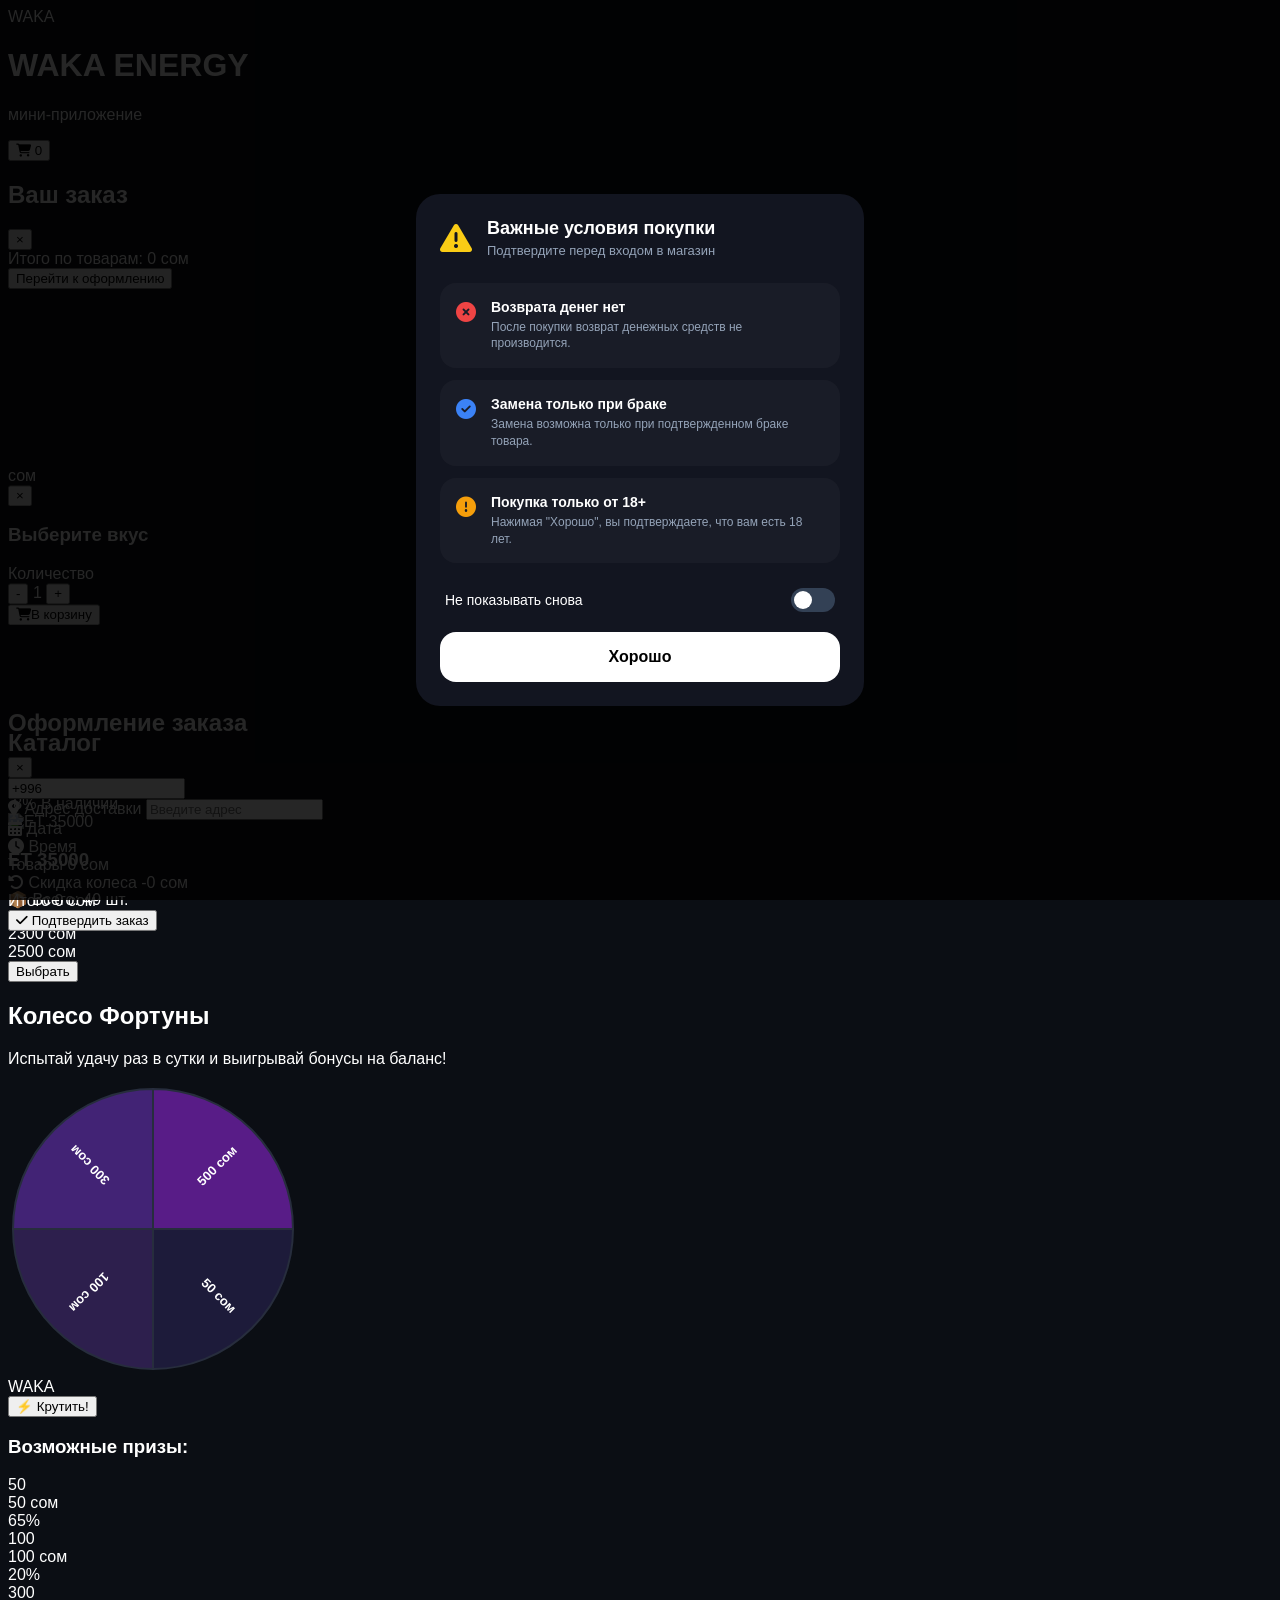
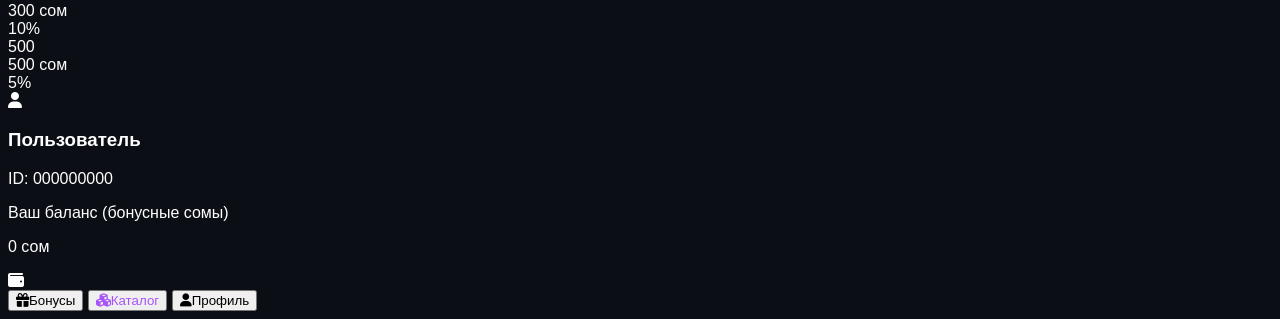
==== index.html @ b7a35d6b "Add files via upload" ====
<!DOCTYPE html>
<html lang="ru">
<head>
    <meta charset="UTF-8">
    <meta name="viewport" content="width=device-width, initial-scale=1.0, maximum-scale=1.0, user-scalable=no">
    <title>WAKA ENERGY</title>
    <script src="https://cdn.jsdelivr.net/npm/@tailwindcss/browser@4"></script>
    <script src="https://telegram.org/js/telegram-web-app.js"></script>
    <link rel="stylesheet" href="https://cdnjs.cloudflare.com/ajax/libs/font-awesome/6.4.0/css/all.min.css">
    <style>
        .success-content {
            background: #121520;
            width: 85%;
            max-width: 360px;
            border-radius: 24px;
            padding: 35px 24px;
            text-align: center;
            color: white;
            font-family: sans-serif;
            box-shadow: 0 10px 30px rgba(0, 0, 0, 0.5);
        }
        .success-icon-circle {
            width: 90px;
            height: 90px;
            background: #10b981;
            border-radius: 50%;
            display: flex;
            justify-content: center;
            align-items: center;
            margin: 0 auto 24px;
            box-shadow: 0 0 20px rgba(16, 185, 129, 0.4);
        }
        .checkmark { color: white; font-size: 45px; font-weight: bold; }
        .success-content h2 { font-size: 24px; margin: 0 0 12px 0; font-weight: 700; }
        .success-content p { font-size: 14px; color: #94a3b8; margin: 0 0 30px 0; line-height: 1.5; }
        .success-buttons { display: flex; gap: 12px; }
        .btn-secondary {
            flex: 1; background: #1e293b; color: #94a3b8; border: none;
            padding: 14px; border-radius: 16px; font-weight: bold; font-size: 15px; cursor: pointer;
        }
        .btn-primary {
            flex: 1; background: #6366f1; color: white; border: none;
            padding: 14px; border-radius: 16px; font-weight: bold; font-size: 15px; cursor: pointer;
            box-shadow: 0 4px 12px rgba(99, 102, 241, 0.3);
        }
        .btn-secondary:active, .btn-primary:active { transform: scale(0.97); }
        body {
            font-family: -apple-system, BlinkMacSystemFont, 'Segoe UI', Roboto, Helvetica, Arial, sans-serif;
            background-color: #0b0e14;
            color: #ffffff;
            -webkit-tap-highlight-color: transparent;
        }
        .active-tab { color: #a855f7; }
        .bottom-sheet { transition: transform 0.3s ease-out; transform: translateY(100%); }
        .bottom-sheet.active { transform: translateY(0); }
        .flavor-btn.selected { border-color: #a855f7; background-color: rgba(168, 85, 247, 0.15); }
        .modal-overlay {
            position: fixed; top: 0; left: 0; width: 100%; height: 100%;
            background: rgba(0, 0, 0, 0.85);
            display: flex; justify-content: center; align-items: center;
            z-index: 10000;
        }
        .terms-content {
            background: #121520; width: 90%; max-width: 400px;
            border-radius: 24px; padding: 24px; color: white; font-family: sans-serif;
        }
        .terms-header { display: flex; align-items: center; gap: 15px; margin-bottom: 25px; }
        .warning-icon { color: #facc15; font-size: 32px; }
        .terms-header h3 { margin: 0; font-size: 18px; }
        .terms-header p { margin: 4px 0 0; font-size: 13px; color: #94a3b8; }
        .terms-list { display: flex; flex-direction: column; gap: 12px; }
        .terms-item {
            display: flex; gap: 15px; padding: 16px; border-radius: 16px;
            background: rgba(255, 255, 255, 0.03);
        }
        .terms-item i { font-size: 20px; margin-top: 3px; }
        .terms-item strong { display: block; font-size: 14px; margin-bottom: 4px; }
        .terms-item p { margin: 0; font-size: 12px; color: #94a3b8; line-height: 1.4; }
        .item-red i { color: #ef4444; }
        .item-blue i { color: #3b82f6; }
        .item-gold i { color: #f59e0b; }
        .terms-footer { margin-top: 25px; }
        .toggle-container {
            display: flex; justify-content: space-between; align-items: center;
            margin-bottom: 20px; padding: 0 5px;
        }
        .toggle-container span { font-size: 14px; color: white; }
        .switch { position: relative; display: inline-block; width: 44px; height: 24px; }
        .switch input { opacity: 0; width: 0; height: 0; }
        .slider {
            position: absolute; cursor: pointer; top: 0; left: 0; right: 0; bottom: 0;
            background-color: #334155; transition: .4s; border-radius: 24px;
        }
        .slider:before {
            position: absolute; content: ""; height: 18px; width: 18px; left: 3px; bottom: 3px;
            background-color: white; transition: .4s; border-radius: 50%;
        }
        input:checked + .slider { background-color: #3b82f6; }
        input:checked + .slider:before { transform: translateX(20px); }
        .btn-confirm {
            width: 100%; border: none; padding: 16px; border-radius: 16px;
            background: #ffffff; color: black; font-weight: bold; font-size: 16px; cursor: pointer;
        }
        .btn-confirm:active { transform: scale(0.98); }
        #btn-admin { display: none; }
        #btn-admin.admin-visible {
            display: flex;
            flex-direction: column;
            align-items: center;
        }
        #admin-panel {
            display: none;
            position: fixed;
            inset: 0;
            z-index: 99999;
            background: #09090b;
            overflow-y: auto;
        }
        #admin-panel.admin-open { display: block; }
    </style>
</head>
<body class="select-none overflow-x-hidden pb-24">

    <div id="terms-modal" class="modal-overlay">
        <div class="terms-content">
            <div class="terms-header">
                <i class="fa-solid fa-triangle-exclamation warning-icon"></i>
                <div>
                    <h3>Важные условия покупки</h3>
                    <p>Подтвердите перед входом в магазин</p>
                </div>
            </div>
            <div class="terms-list">
                <div class="terms-item item-red">
                    <i class="fa-solid fa-circle-xmark"></i>
                    <div>
                        <strong>Возврата денег нет</strong>
                        <p>После покупки возврат денежных средств не производится.</p>
                    </div>
                </div>
                <div class="terms-item item-blue">
                    <i class="fa-solid fa-circle-check"></i>
                    <div>
                        <strong>Замена только при браке</strong>
                        <p>Замена возможна только при подтвержденном браке товара.</p>
                    </div>
                </div>
                <div class="terms-item item-gold">
                    <i class="fa-solid fa-circle-exclamation"></i>
                    <div>
                        <strong>Покупка только от 18+</strong>
                        <p>Нажимая "Хорошо", вы подтверждаете, что вам есть 18 лет.</p>
                    </div>
                </div>
            </div>
            <div class="terms-footer">
                <div class="toggle-container">
                    <span>Не показывать снова</span>
                    <label class="switch">
                        <input type="checkbox" id="dont-show-again">
                        <span class="slider round"></span>
                    </label>
                </div>
                <button class="btn-confirm" onclick="closeTermsModal()">Хорошо</button>
            </div>
        </div>
    </div>

    <header class="p-4 flex items-center justify-between border-b border-gray-900 bg-[#0f131c] sticky top-0 z-30">
        <div class="flex items-center space-x-3">
            <div class="w-10 h-10 rounded-xl bg-purple-600 flex items-center justify-center font-bold text-sm tracking-wider shadow-[0_0_15px_rgba(168,85,247,0.4)]">WAKA</div>
            <div>
                <h1 class="font-bold text-base tracking-wide">WAKA ENERGY</h1>
                <p class="text-xs text-gray-400">мини-приложение</p>
            </div>
        </div>
        <button onclick="toggleCart()" class="relative w-10 h-10 rounded-xl bg-[#171e2c] flex items-center justify-center text-gray-300 active:scale-95 transition-transform cursor-pointer">
            <i class="fa-solid fa-shopping-cart text-sm"></i>
            <span id="cart-count" class="hidden absolute -top-1 -right-1 bg-purple-600 text-[10px] font-bold w-5 h-5 rounded-full border-2 border-[#0f131c] flex items-center justify-center">0</span>
        </button>
    </header>

    <div id="cart-modal" class="hidden fixed inset-0 bg-black/90 backdrop-blur-sm z-50 p-4 flex items-center justify-center">
        <div class="bg-[#131924] w-full max-w-md rounded-3xl p-6 border border-gray-800 flex flex-col max-h-[80vh]">
            <div class="flex justify-between items-center mb-4">
                <h2 class="text-xl font-bold">Ваш заказ</h2>
                <button onclick="toggleCart()" class="text-gray-500 text-2xl hover:text-white">&times;</button>
            </div>
            <div id="cart-items" class="flex-1 overflow-y-auto space-y-3 pr-1"></div>
            <div class="border-t border-gray-800 mt-4 pt-4 space-y-4">
                <div class="flex justify-between font-bold text-lg">
                    <span>Итого по товарам:</span>
                    <span><span id="cart-total">0</span> сом</span>
                </div>
                <button onclick="openOrderCheckout()" class="w-full bg-purple-600 font-bold py-4 rounded-2xl text-center cursor-pointer active:scale-98 transition-transform">Перейти к оформлению</button>
            </div>
        </div>
    </div>

    <div id="details-back" class="hidden fixed inset-0 bg-black/60 backdrop-blur-xs z-50 flex items-end justify-center" onclick="closeDetails(event)">
        <div id="details-sheet" class="bottom-sheet bg-[#131924] w-full max-w-md rounded-t-3xl border-t border-gray-800 p-6 space-y-5 overflow-y-auto max-h-[90vh]" onclick="event.stopPropagation()">
            <div class="w-12 h-1 bg-gray-700 rounded-full mx-auto mb-2" onclick="closeDetailsForce()"></div>
            <div class="flex justify-between items-start">
                <div>
                    <h2 id="detail-name" class="text-2xl font-black tracking-wide"></h2>
                    <div class="flex items-center gap-3 mt-1">
                        <span id="detail-price" class="text-2xl font-black text-white"></span>
                        <span class="text-sm text-gray-400">сом</span>
                        <span id="detail-old-price" class="text-sm line-through text-gray-500"></span>
                    </div>
                    <div id="detail-status" class="text-[11px] font-bold text-emerald-400 mt-1"></div>
                </div>
                <button onclick="closeDetailsForce()" class="w-8 h-8 rounded-full bg-[#1e2638] flex items-center justify-center text-gray-400">&times;</button>
            </div>
            <div class="space-y-2">
                <h3 class="text-sm font-bold text-gray-300">Выберите вкус</h3>
                <div id="flavors-grid" class="grid grid-cols-2 gap-2"></div>
            </div>
            <div class="flex items-center justify-between bg-[#0b0e14] p-4 rounded-2xl border border-gray-900">
                <span class="text-sm font-medium text-gray-400">Количество</span>
                <div class="flex items-center space-x-4">
                    <button onclick="changeDetailQty(-1)" class="w-8 h-8 rounded-lg bg-[#171e2c] flex items-center justify-center font-bold text-lg active:scale-90">-</button>
                    <span id="detail-qty" class="text-base font-bold">1</span>
                    <button onclick="changeDetailQty(1)" class="w-8 h-8 rounded-lg bg-[#171e2c] flex items-center justify-center font-bold text-lg active:scale-90">+</button>
                </div>
            </div>
            <div class="flex gap-2 pt-2">
                <button id="detail-buy-btn" onclick="addSelectedToCart()" class="w-full bg-purple-600 disabled:bg-gray-800 disabled:text-gray-500 text-white font-bold py-4 rounded-2xl cursor-pointer text-center transition-all">
                    <i class="fa-solid fa-shopping-cart mr-2"></i>В корзину
                </button>
            </div>
        </div>
    </div>

    <div id="checkout-back" class="hidden fixed inset-0 bg-black/60 backdrop-blur-xs z-50 flex items-end justify-center" onclick="closeCheckout(event)">
        <div id="checkout-sheet" class="bottom-sheet bg-[#131924] w-full max-w-md rounded-t-3xl border-t border-gray-800 p-6 space-y-5 overflow-y-auto max-h-[95vh]" onclick="event.stopPropagation()">
            <div class="w-12 h-1 bg-gray-700 rounded-full mx-auto mb-2" onclick="closeCheckoutForce()"></div>
            <div class="flex justify-between items-center">
                <h2 class="text-xl font-bold tracking-wide">Оформление заказа</h2>
                <button onclick="closeCheckoutForce()" class="w-8 h-8 rounded-full bg-[#1e2638] flex items-center justify-center text-gray-400">&times;</button>
            </div>
            <div class="space-y-1">
                <input type="tel" id="checkout-phone" value="+996" class="w-full bg-[#121824] border border-pink-500/40 rounded-xl py-3.5 px-4 text-base font-medium text-white focus:outline-none focus:border-purple-500 transition-all">
            </div>
            <div class="space-y-1.5">
                <label class="text-[11px] font-bold text-gray-400 uppercase tracking-wider flex items-center gap-1.5"><i class="fa-solid fa-location-dot"></i> Адрес доставки</label>
                <input type="text" id="checkout-address" placeholder="Введите адрес" class="w-full bg-[#171e2c] border border-gray-800 rounded-xl py-3.5 px-4 text-sm text-white focus:outline-none focus:border-purple-500">
            </div>
            <div class="space-y-1.5">
                <label class="text-[11px] font-bold text-gray-400 uppercase tracking-wider flex items-center gap-1.5"><i class="fa-solid fa-calendar-days"></i> Дата</label>
                <div id="checkout-date-box" class="w-full bg-[#171e2c] border border-gray-800 rounded-xl py-3.5 px-4 text-sm text-white font-medium"></div>
            </div>
            <div class="space-y-1.5">
                <label class="text-[11px] font-bold text-gray-400 uppercase tracking-wider flex items-center gap-1.5"><i class="fa-solid fa-clock"></i> Время</label>
                <div id="checkout-time-box" class="w-full bg-[#171e2c] border border-gray-800 rounded-xl py-3.5 px-4 text-sm text-white font-medium text-center"></div>
            </div>
            <div class="bg-[#0b0e14] p-4 rounded-2xl border border-gray-900 space-y-2.5">
                <div class="flex justify-between text-sm text-gray-400">
                    <span>Товары</span>
                    <span class="text-white font-medium"><span id="summary-subtotal">0</span> сом</span>
                </div>
                <div class="flex justify-between text-sm text-gray-400">
                    <span class="flex items-center gap-1"><i class="fa-solid fa-rotate-left text-xs"></i> Скидка колеса</span>
                    <span class="text-emerald-400 font-medium">-<span id="summary-discount">0</span> сом</span>
                </div>
                <div class="border-t border-gray-900 my-1"></div>
                <div class="flex justify-between items-baseline">
                    <span class="font-bold text-base">Итого</span>
                    <span class="text-xl font-black text-white"><span id="summary-total">0</span> сом</span>
                </div>
            </div>
            <button onclick="submitOrderFinal()" class="w-full bg-[#273043] hover:bg-purple-600 text-gray-300 hover:text-white font-bold py-4 rounded-2xl cursor-pointer text-center transition-all flex items-center justify-center gap-2">
                <i class="fa-solid fa-check"></i> Подтвердить заказ
            </button>
        </div>
    </div>

    <main id="tab-catalog" class="p-4 space-y-4">
        <div class="flex items-baseline justify-between">
            <h2 class="text-2xl font-bold">Каталог</h2>
            <span id="product-count" class="text-xs text-gray-400">1 товар</span>
        </div>
        <div id="catalog-grid" class="grid grid-cols-2 gap-3"></div>
    </main>

    <main id="tab-bonuses" class="p-4 hidden space-y-6 text-center">
        <div class="text-left">
            <h2 class="text-2xl font-bold">Колесо Фортуны</h2>
            <p class="text-xs text-gray-400 mt-1">Испытай удачу раз в сутки и выигрывай бонусы на баланс!</p>
        </div>
        <div class="relative w-76 h-76 mx-auto my-4 flex items-center justify-center">
            <div class="absolute top-0 w-0 h-0 border-l-[15px] border-l-transparent border-r-[15px] border-r-transparent border-t-[25px] border-t-purple-500 z-30 filter drop-shadow-[0_2px_5px_rgba(0,0,0,0.5)]"></div>
            <canvas id="wheelCanvas" width="290" height="290" class="rounded-full shadow-[0_0_30px_rgba(168,85,247,0.25)] border-4 border-[#171e2c] transition-transform duration-5000 ease-out"></canvas>
            <div class="absolute w-14 h-14 bg-[#0b0e14] border-2 border-purple-500 rounded-full text-white font-black flex items-center justify-center text-[10px]">WAKA</div>
        </div>
        <button onclick="spinWheel()" id="spin-btn" class="w-full max-w-sm bg-gradient-to-r from-purple-600 to-indigo-600 font-bold py-4 rounded-2xl shadow-[0_4px_15px_rgba(168,85,247,0.3)] disabled:from-gray-800 disabled:to-gray-800 disabled:text-gray-500 disabled:cursor-not-allowed transition-all cursor-pointer">
            ⚡ Крутить!
        </button>
        <div class="bg-[#121824] p-4 rounded-3xl border border-gray-900 text-left space-y-3">
            <h3 class="text-sm font-bold text-gray-400 px-1">Возможные призы:</h3>
            <div class="space-y-3">
                <div class="flex items-center justify-between bg-[#171e2c] p-2.5 rounded-xl">
                    <div class="flex items-center space-x-3"><div class="w-8 h-8 rounded-lg bg-purple-600/20 border border-purple-500/30 flex items-center justify-center text-purple-400 text-xs font-bold">50</div><span class="text-sm font-bold">50 сом</span></div>
                    <div class="flex items-center space-x-2 flex-1 justify-end max-w-[60%]"><div class="w-full bg-gray-800 h-2 rounded-full overflow-hidden"><div class="bg-purple-600 h-full rounded-full" style="width: 65%"></div></div><span class="text-xs text-gray-400 font-bold min-w-8 text-right">65%</span></div>
                </div>
                <div class="flex items-center justify-between bg-[#171e2c] p-2.5 rounded-xl">
                    <div class="flex items-center space-x-3"><div class="w-8 h-8 rounded-lg bg-purple-600/20 border border-purple-500/30 flex items-center justify-center text-purple-400 text-xs font-bold">100</div><span class="text-sm font-bold">100 сом</span></div>
                    <div class="flex items-center space-x-2 flex-1 justify-end max-w-[60%]"><div class="w-full bg-gray-800 h-2 rounded-full overflow-hidden"><div class="bg-purple-600 h-full rounded-full" style="width: 20%"></div></div><span class="text-xs text-gray-400 font-bold min-w-8 text-right">20%</span></div>
                </div>
                <div class="flex items-center justify-between bg-[#171e2c] p-2.5 rounded-xl">
                    <div class="flex items-center space-x-3"><div class="w-8 h-8 rounded-lg bg-purple-600/20 border border-purple-500/30 flex items-center justify-center text-purple-400 text-xs font-bold">300</div><span class="text-sm font-bold">300 сом</span></div>
                    <div class="flex items-center space-x-2 flex-1 justify-end max-w-[60%]"><div class="w-full bg-gray-800 h-2 rounded-full overflow-hidden"><div class="bg-purple-600 h-full rounded-full" style="width: 10%"></div></div><span class="text-xs text-gray-400 font-bold min-w-8 text-right">10%</span></div>
                </div>
                <div class="flex items-center justify-between bg-[#171e2c] p-2.5 rounded-xl">
                    <div class="flex items-center space-x-3"><div class="w-8 h-8 rounded-lg bg-purple-600/20 border border-purple-500/30 flex items-center justify-center text-purple-400 text-xs font-bold">500</div><span class="text-sm font-bold">500 сом</span></div>
                    <div class="flex items-center space-x-2 flex-1 justify-end max-w-[60%]"><div class="w-full bg-gray-800 h-2 rounded-full overflow-hidden"><div class="bg-amber-500 h-full rounded-full" style="width: 5%"></div></div><span class="text-xs text-gray-400 font-bold min-w-8 text-right">5%</span></div>
                </div>
            </div>
        </div>
    </main>

    <main id="tab-profile" class="p-4 hidden space-y-4">
        <div class="flex items-center space-x-4 bg-[#121824] p-4 rounded-2xl border border-gray-900">
            <div class="w-12 h-12 rounded-full bg-purple-600 flex items-center justify-center text-xl font-bold"><i class="fa-solid fa-user"></i></div>
            <div>
                <h3 id="user-name" class="font-bold text-base">Пользователь</h3>
                <p id="user-id" class="text-xs text-gray-500">ID: 000000000</p>
            </div>
        </div>
        <div class="bg-[#121824] p-5 rounded-2xl border border-gray-900 flex justify-between items-center">
            <div>
                <p class="text-xs text-gray-400">Ваш баланс (бонусные сомы)</p>
                <p class="text-3xl font-black mt-1"><span id="user-balance">0</span> <span class="text-sm font-normal text-gray-400">сом</span></p>
            </div>
            <div class="w-12 h-12 rounded-xl bg-purple-950/50 flex items-center justify-center text-purple-400 text-lg"><i class="fa-solid fa-wallet"></i></div>
        </div>
    </main>

    <nav class="fixed bottom-0 inset-x-0 bg-[#0f131c]/95 backdrop-blur-md border-t border-gray-900 flex justify-around py-3 text-gray-500 text-xs font-semibold z-40">
        <button onclick="switchTab('bonuses')" id="btn-bonuses" class="flex flex-col items-center space-y-1 w-20"><i class="fa-solid fa-gift text-lg"></i><span>Бонусы</span></button>
        <button onclick="switchTab('catalog')" id="btn-catalog" class="flex flex-col items-center space-y-1 w-20 active-tab"><i class="fa-solid fa-cubes text-lg"></i><span>Каталог</span></button>
        <button onclick="switchTab('profile')" id="btn-profile" class="flex flex-col items-center space-y-1 w-20"><i class="fa-solid fa-user text-lg"></i><span>Профиль</span></button>
        <button id="btn-admin" onclick="openAdminPanel()" class="flex flex-col items-center space-y-1 w-20"><i class="fa-solid fa-shield-halved text-lg"></i><span>Админ</span></button>
    </nav>

    <div id="success-modal" class="modal-overlay" style="display: none;">
        <div class="success-content">
            <div class="success-icon-circle"><span class="checkmark">✓</span></div>
            <h2>Заказ оформлен!</h2>
            <p>Детали и инструкция по оплате отправлены в чат с ботом</p>
            <div class="success-buttons">
                <button class="btn-secondary" onclick="location.reload()">В магазин</button>
                <button class="btn-primary" onclick="triggerTelegramSend()">Открыть бота</button>
            </div>
        </div>
    </div>

    <!-- Админ-панель -->
    <div id="admin-panel">
        <div class="p-5 max-w-md mx-auto pb-10">
            <div class="flex items-center justify-between mb-6 border-b border-zinc-800 pb-4">
                <h2 class="text-2xl font-bold">Админка</h2>
                <button id="btn-admin-close" class="text-3xl text-zinc-400 hover:text-white leading-none">&times;</button>
            </div>
            <div id="admin-content"></div>
        </div>
    </div>

    <script>
        const tg = window.Telegram?.WebApp || {};
        if (typeof tg.expand === 'function') tg.expand();

        const ADMIN_IDS = new Set(['6466044615', '8729059527']);

        const DEFAULT_PRODUCTS = [
            {
                id: 1,
                name: "ET 35000",
                price: 2300,
                oldPrice: 2500,
                discount: "-8%",
                status: "instock",
                img: "https://picsum.photos/id/20/300/300",
                flavors: [
                    { name: "Мята", stock: 4 },
                    { name: "Гавайский Лимонад", stock: 8 },
                    { name: "Клубника Малина", stock: 9 },
                    { name: "Черника Малина Ментол", stock: 8 },
                    { name: "Кислое Яблоко Карамель", stock: 6 },
                    { name: "Лимонная Ледяная Кола", stock: 5 },
                    { name: "Сакура виноград", stock: 4 },
                    { name: "Ледяной Мокко", stock: 5 }
                ]
            }
        ];

        let products = [];
        let currentBalance = parseInt(localStorage.getItem('waka_balance')) || 0;
        let cart = JSON.parse(localStorage.getItem('waka_cart')) || [];
        let currentProduct = null;
        let selectedFlavor = null;
        let currentDetailQty = 1;
        let globalOrderData = null;

        function getDefaultProducts() {
            return JSON.parse(JSON.stringify(DEFAULT_PRODUCTS));
        }

        function loadProductsFromBot() {
            const b64 = new URLSearchParams(window.location.search).get('catalog');
            // Fallback: открытие через иконку слева — catalog в URL нет → DEFAULT_PRODUCTS
            if (!b64 || !String(b64).trim()) {
                return getDefaultProducts();
            }
            try {
                const normalized = b64.replace(/-/g, '+').replace(/_/g, '/');
                const binary = atob(normalized);
                const bytes = Uint8Array.from(binary, ch => ch.charCodeAt(0));
                const json = new TextDecoder().decode(bytes);
                const data = JSON.parse(json);
                if (Array.isArray(data) && data.length > 0) return data;
            } catch (e) {
                console.error('Ошибка чтения каталога от бота:', e);
            }
            return getDefaultProducts();
        }

        function getBasePrice(product) {
            if (product.basePrice != null && product.basePrice > 0) return product.basePrice;
            if (product.oldPrice > product.price) return product.oldPrice;
            return product.price;
        }

        function getDiscountPercent(product) {
            if (product.discountPercent != null) return Number(product.discountPercent) || 0;
            const match = String(product.discount || '').match(/(\d+)/);
            if (match) return parseInt(match[1], 10);
            if (product.oldPrice > product.price) {
                return Math.round((1 - product.price / product.oldPrice) * 100);
            }
            return 0;
        }

        function applyDiscount(product, percent) {
            const p = Math.max(0, Math.min(99, parseInt(percent, 10) || 0));
            const base = getBasePrice(product);
            product.basePrice = base;
            product.discountPercent = p;
            if (p > 0) {
                product.discount = '-' + p + '%';
                product.oldPrice = base;
                product.price = Math.round(base * (1 - p / 100));
            } else {
                product.discount = '';
                product.oldPrice = base;
                product.price = base;
            }
        }

        function normalizeProductPrices(product) {
            if (product.basePrice == null || product.basePrice <= 0) {
                product.basePrice = product.oldPrice > product.price ? product.oldPrice : product.price;
            }
            applyDiscount(product, getDiscountPercent(product));
        }

        function getTelegramUserId() {
            const unsafeId = tg?.initDataUnsafe?.user?.id;
            if (unsafeId != null) return String(unsafeId);

            const initData = tg?.initData || '';
            if (initData) {
                try {
                    const userRaw = new URLSearchParams(initData).get('user');
                    if (userRaw) return String(JSON.parse(userRaw).id);
                } catch (e) {}
            }
            return null;
        }

        function isAdminUser() {
            const userId = getTelegramUserId();
            if (userId && ADMIN_IDS.has(userId)) return true;
            return new URLSearchParams(window.location.search).get('is_admin') === '1';
        }

        function isAdminPanelOpen() {
            return document.getElementById('admin-panel')?.classList.contains('admin-open');
        }

        function updateAdminUI() {
            const btn = document.getElementById('btn-admin');
            if (!btn) return;
            const admin = isAdminUser();
            btn.style.display = admin ? 'flex' : 'none';
            btn.classList.toggle('admin-visible', admin);
        }

        function openAdminPanel() {
            if (!isAdminUser()) return;
            const panel = document.getElementById('admin-panel');
            if (!panel) return;
            panel.classList.add('admin-open');
            document.body.style.overflow = 'hidden';
            renderAdminPanel();
        }

        function saveAdminChanges() {
            if (!isAdminUser()) {
                alert('Нет доступа.');
                return;
            }
            if (!confirm('Сохранить изменения в боте? Приложение закроется — это нормально.')) return;
            if (tg.initDataUnsafe?.query_id) {
                alert('Откройте магазин через кнопку «Открыть магазин» внизу чата.');
                return;
            }
            try {
                tg.sendData(JSON.stringify({ action: 'save_catalog', products: products }));
            } catch (e) {
                alert('Ошибка отправки: ' + e.message);
            }
        }

        function closeAdminPanel() {
            document.getElementById('admin-panel')?.classList.remove('admin-open');
            document.body.style.overflow = '';
        }

        function renderAdminPanel() {
            const content = document.getElementById('admin-content');
            if (!content) return;

            let html = `
                <div class="flex justify-between items-center mb-5">
                    <h3 class="font-bold text-lg">Товары</h3>
                    <button type="button" data-action="add-product" class="bg-purple-600 px-4 py-2 rounded-xl text-sm font-bold">+ Товар</button>
                </div>
                <button type="button" data-action="save-changes"
                        class="w-full py-3 mb-5 bg-emerald-600 rounded-xl font-bold text-sm">
                    💾 Сохранить изменения
                </button>`;

            products.forEach((product, pIndex) => {
                const flavors = Array.isArray(product.flavors) ? product.flavors : [];
                html += `
                    <div class="bg-zinc-900 rounded-2xl p-4 mb-5">
                        <div class="space-y-3 mb-4">
                            <input type="text" value="${escapeHtml(product.name)}"
                                   data-action="product-name" data-pindex="${pIndex}"
                                   class="w-full bg-zinc-800 text-lg font-bold rounded-xl px-3 py-2 outline-none">
                            <div class="flex gap-2 items-center flex-wrap">
                                <input type="number" value="${getBasePrice(product)}"
                                       data-action="product-price" data-pindex="${pIndex}"
                                       class="w-28 bg-zinc-800 text-center rounded-xl py-2 font-bold outline-none">
                                <span class="text-xs text-gray-400">сом</span>
                                <input type="number" value="${getDiscountPercent(product)}" min="0" max="99"
                                       data-action="product-discount" data-pindex="${pIndex}"
                                       class="w-20 bg-zinc-800 text-center rounded-xl py-2 font-bold outline-none"
                                       placeholder="%">
                                <span class="text-xs text-gray-400">Скидка (%)</span>
                            </div>
                            <input type="text" value="${escapeHtml(product.img || '')}" placeholder="Ссылка на картинку"
                                   data-action="product-image" data-pindex="${pIndex}"
                                   class="w-full bg-zinc-800 text-xs px-3 py-2 rounded-xl outline-none text-gray-300">
                        </div>
                        <div class="space-y-2">`;

                flavors.forEach((flavor, fIndex) => {
                    html += `
                        <div class="flex items-center gap-2 bg-zinc-950 p-3 rounded-xl">
                            <input type="text" value="${escapeHtml(flavor.name)}"
                                   data-action="flavor-name" data-pindex="${pIndex}" data-findex="${fIndex}"
                                   class="flex-1 bg-transparent outline-none text-sm font-medium">
                            <input type="number" value="${flavor.stock}" min="0"
                                   data-action="flavor-stock" data-pindex="${pIndex}" data-findex="${fIndex}"
                                   class="w-16 bg-zinc-800 text-center rounded-lg py-1.5 outline-none text-sm">
                            <button type="button" data-action="delete-flavor" data-pindex="${pIndex}" data-findex="${fIndex}" class="text-red-500 text-xl px-1">&times;</button>
                        </div>`;
                });

                html += `
                        </div>
                        <button type="button" data-action="add-flavor" data-pindex="${pIndex}"
                                class="w-full py-2.5 mt-3 border border-dashed border-purple-400 text-purple-400 rounded-xl text-sm font-bold">
                            + Добавить вкус
                        </button>
                    </div>`;
            });

            content.innerHTML = html;
        }

        function bindAdminEvents() {
            document.getElementById('btn-admin')?.addEventListener('click', openAdminPanel);
            document.getElementById('btn-admin-close')?.addEventListener('click', closeAdminPanel);

            document.getElementById('admin-content')?.addEventListener('click', (e) => {
                const btn = e.target.closest('[data-action]');
                if (!btn) return;
                const action = btn.dataset.action;
                const pIndex = parseInt(btn.dataset.pindex, 10);
                const fIndex = parseInt(btn.dataset.findex, 10);

                if (action === 'add-product') addNewProduct();
                if (action === 'add-flavor') addFlavor(pIndex);
                if (action === 'delete-flavor') deleteFlavor(pIndex, fIndex);
                if (action === 'save-changes') saveAdminChanges();
            });

            document.getElementById('admin-content')?.addEventListener('change', (e) => {
                const el = e.target.closest('[data-action]');
                if (!el) return;
                const action = el.dataset.action;
                const pIndex = parseInt(el.dataset.pindex, 10);
                const fIndex = parseInt(el.dataset.findex, 10);

                if (action === 'product-name') updateProductName(pIndex, el.value);
                if (action === 'product-price') updateProductPrice(pIndex, el.value);
                if (action === 'product-discount') updateProductDiscount(pIndex, el.value);
                if (action === 'product-image') updateProductImage(pIndex, el.value);
                if (action === 'flavor-name') updateFlavorName(pIndex, fIndex, el.value);
                if (action === 'flavor-stock') updateFlavorStock(pIndex, fIndex, el.value);
            });
        }

        function escapeHtml(str) {
            return String(str)
                .replace(/&/g, '&amp;')
                .replace(/</g, '&lt;')
                .replace(/>/g, '&gt;')
                .replace(/"/g, '&quot;');
        }

        function syncAfterProductChange() {
            renderProducts();
            refreshOpenDetails();
            if (isAdminPanelOpen()) renderAdminPanel();
        }

        function updateProductName(pIndex, newName) {
            products[pIndex].name = newName.trim() || products[pIndex].name;
            syncAfterProductChange();
        }

        function updateProductPrice(pIndex, newPrice) {
            const price = parseInt(newPrice, 10);
            if (!isNaN(price) && price > 0) {
                products[pIndex].basePrice = price;
                applyDiscount(products[pIndex], getDiscountPercent(products[pIndex]));
            }
            syncAfterProductChange();
        }

        function updateProductDiscount(pIndex, percent) {
            applyDiscount(products[pIndex], percent);
            syncAfterProductChange();
        }

        function updateProductImage(pIndex, newImg) {
            products[pIndex].img = newImg.trim();
            syncAfterProductChange();
        }

        function updateFlavorName(pIndex, fIndex, newName) {
            products[pIndex].flavors[fIndex].name = newName.trim() || products[pIndex].flavors[fIndex].name;
            syncAfterProductChange();
        }

        function updateFlavorStock(pIndex, fIndex, newStock) {
            const stock = parseInt(newStock, 10);
            products[pIndex].flavors[fIndex].stock = isNaN(stock) ? 0 : Math.max(0, stock);
            syncAfterProductChange();
        }

        function deleteFlavor(pIndex, fIndex) {
            if (!confirm('Удалить этот вкус?')) return;
            products[pIndex].flavors.splice(fIndex, 1);
            syncAfterProductChange();
        }

        function addFlavor(pIndex) {
            const name = prompt('Название нового вкуса:');
            if (!name || !name.trim()) return;
            const stockStr = prompt('Количество в наличии:', '10');
            const stock = parseInt(stockStr, 10);
            products[pIndex].flavors.push({ name: name.trim(), stock: isNaN(stock) ? 0 : stock });
            syncAfterProductChange();
        }

        function addNewProduct() {
            const name = prompt('Название нового товара:');
            if (!name || !name.trim()) return;
            const priceStr = prompt('Цена товара (сом):', '2300');
            const price = parseInt(priceStr, 10) || 2300;
            products.push({
                id: Date.now(),
                name: name.trim(),
                price: price,
                basePrice: price,
                oldPrice: price,
                discount: '',
                discountPercent: 0,
                status: 'instock',
                img: 'https://picsum.photos/id/' + (Math.floor(Math.random() * 100) + 10) + '/300/300',
                flavors: []
            });
            syncAfterProductChange();
        }

        function closeTermsModal() {
            const modal = document.getElementById('terms-modal');
            const checkbox = document.getElementById('dont-show-again');
            if (checkbox.checked) localStorage.setItem('terms-accepted', 'true');
            modal.style.display = 'none';
        }

        function submitOrderFinal() {
            const phone = document.getElementById('checkout-phone')?.value || 'Не указан';
            const address = document.getElementById('checkout-address')?.value || 'Не указан';
            const total = document.getElementById('summary-total')?.innerText || '0';
            const itemsText = cart.map(i => `${i.name} x${i.qty} (${i.flavor})`).join(', ');

            globalOrderData = { action: 'order', phone, address, items: itemsText || 'Пусто', total };

            const successModal = document.getElementById('success-modal');
            if (successModal) {
                successModal.style.display = 'flex';
            } else {
                triggerTelegramSend();
            }
        }

        function triggerTelegramSend() {
            if (!globalOrderData) {
                alert('Ошибка: Данные заказа не найдены в памяти!');
                return;
            }
            if (window.Telegram && window.Telegram.WebApp) {
                const webApp = window.Telegram.WebApp;
                if (webApp.initDataUnsafe && webApp.initDataUnsafe.query_id) {
                    alert("⚠️ Ограничение Telegram на ПК:\n\nВы открыли магазин через кнопку 'Menu' или старое сообщение. В таком режиме Telegram блокирует отправку данных.\n\nПожалуйста, закройте магазин, отправьте боту команду /start и зайдите через БОЛЬШУЮ КНОПКУ в самом внизу чата!");
                    return;
                }
                try {
                    webApp.sendData(JSON.stringify(globalOrderData));
                } catch (error) {
                    alert('Ошибка Telegram API: ' + error.message);
                }
            } else {
                alert('Браузерный тест! Данные заказа:\n' + JSON.stringify(globalOrderData));
                const modal = document.getElementById('success-modal');
                if (modal) modal.style.display = 'none';
            }
        }

        function switchTab(tabName) {
            ['catalog', 'bonuses', 'profile'].forEach(t => {
                document.getElementById('tab-' + t).classList.add('hidden');
                document.getElementById('btn-' + t).classList.remove('active-tab');
            });
            document.getElementById('tab-' + tabName).classList.remove('hidden');
            document.getElementById('btn-' + tabName).classList.add('active-tab');
            if (tabName === 'bonuses') checkWheelTimer();
        }

        function getTotalStock(product) {
            const flavors = Array.isArray(product.flavors) ? product.flavors : [];
            return flavors.reduce((sum, f) => sum + (f.stock || 0), 0);
        }

        function renderProducts() {
            const grid = document.getElementById('catalog-grid');
            if (!grid) return;
            if (!Array.isArray(products) || products.length === 0) {
                products = getDefaultProducts();
            }
            grid.innerHTML = '';

            const count = products.length;
            const word = count === 1 ? 'товар' : (count >= 2 && count <= 4 ? 'товара' : 'товаров');
            document.getElementById('product-count').innerText = `${count} ${word}`;

            products.forEach(p => {
                const totalStock = getTotalStock(p);
                const card = document.createElement('div');
                card.className = 'bg-[#121824] rounded-2xl border border-gray-900 overflow-hidden relative flex flex-col cursor-pointer';
                card.onclick = () => openDetails(p.id);
                const hasDiscount = p.discount && p.oldPrice > p.price;
                card.innerHTML = `
                    ${hasDiscount ? `<span class="absolute top-2 left-2 bg-red-500 text-white text-[10px] font-bold px-2 py-0.5 rounded-lg z-10">${p.discount}</span>` : ''}
                    <span class="absolute top-2 right-2 bg-emerald-500/20 text-emerald-400 border border-emerald-500/30 text-[9px] font-bold px-2 py-0.5 rounded-lg z-10">В наличии</span>
                    <div class="w-full aspect-square bg-[#171e2c] flex items-center justify-center p-4">
                        <img src="${p.img}" alt="${escapeHtml(p.name)}" class="rounded-xl object-cover max-h-full">
                    </div>
                    <div class="p-3 flex-1 flex flex-col justify-between space-y-3">
                        <div>
                            <h3 class="font-bold text-sm">${escapeHtml(p.name)}</h3>
                            <p class="text-[10px] text-gray-400 mt-1">📦 Всего: ${totalStock} шт.</p>
                        </div>
                        <div class="flex items-center justify-between">
                            <div class="flex flex-col">
                                <div class="flex items-baseline gap-1">
                                    <span class="text-base font-black">${p.price}</span>
                                    <span class="text-[9px] text-gray-400">сом</span>
                                </div>
                                ${hasDiscount ? `<span class="text-[10px] line-through text-gray-500">${p.oldPrice} сом</span>` : ''}
                            </div>
                            <button class="bg-purple-600 text-xs font-bold px-3 py-1.5 rounded-xl active:scale-90">Выбрать</button>
                        </div>
                    </div>`;
                card.querySelector('button').onclick = (e) => { e.stopPropagation(); openDetails(p.id); };
                grid.appendChild(card);
            });
        }

        function refreshOpenDetails() {
            if (!currentProduct) return;
            const updated = products.find(p => p.id === currentProduct.id);
            if (!updated) return;
            currentProduct = updated;
            document.getElementById('detail-name').innerText = currentProduct.name;
            document.getElementById('detail-price').innerText = currentProduct.price;
            const oldPriceEl = document.getElementById('detail-old-price');
            if (oldPriceEl) {
                const showOld = currentProduct.oldPrice > currentProduct.price && currentProduct.discount;
                oldPriceEl.innerText = showOld ? currentProduct.oldPrice + ' сом' : '';
                oldPriceEl.style.display = showOld ? '' : 'none';
            }
            const totalStock = getTotalStock(currentProduct);
            document.getElementById('detail-status').innerText = `🟢 В наличии: ${totalStock} шт.`;

            const flavorsGrid = document.getElementById('flavors-grid');
            if (!flavorsGrid) return;
            flavorsGrid.innerHTML = '';
            (currentProduct.flavors || []).forEach((f, index) => {
                const btn = document.createElement('button');
                btn.id = 'flavor-btn-' + index;
                btn.className = 'flavor-btn bg-[#171e2c] border border-gray-800 rounded-xl p-3 text-center flex flex-col justify-center items-center active:scale-95 transition-all cursor-pointer';
                btn.innerHTML = `<span class="text-sm font-bold text-white">${escapeHtml(f.name)}</span><span class="text-[10px] text-gray-400 mt-0.5">${f.stock} шт.</span>`;
                btn.onclick = () => selectFlavor(f.name, index, f.stock);
                if (selectedFlavor && selectedFlavor.name === f.name) btn.classList.add('selected');
                flavorsGrid.appendChild(btn);
            });
            updateBuyButtonState();
        }

        function openDetails(id) {
            currentProduct = products.find(prod => prod.id === id);
            if (!currentProduct) return;

            selectedFlavor = null;
            currentDetailQty = 1;
            document.getElementById('detail-qty').innerText = currentDetailQty;
            refreshOpenDetails();

            document.getElementById('details-back').classList.remove('hidden');
            setTimeout(() => document.getElementById('details-sheet').classList.add('active'), 10);
        }

        function selectFlavor(name, index, stock) {
            if (stock <= 0) return;
            selectedFlavor = { name, stock };
            currentDetailQty = 1;
            document.getElementById('detail-qty').innerText = currentDetailQty;
            document.querySelectorAll('.flavor-btn').forEach(btn => btn.classList.remove('selected'));
            const selectedBtn = document.getElementById('flavor-btn-' + index);
            if (selectedBtn) selectedBtn.classList.add('selected');
            updateBuyButtonState();
        }

        function changeDetailQty(amount) {
            if (!selectedFlavor) return;
            const newQty = currentDetailQty + amount;
            if (newQty >= 1 && newQty <= selectedFlavor.stock) {
                currentDetailQty = newQty;
                document.getElementById('detail-qty').innerText = currentDetailQty;
                updateBuyButtonState();
            }
        }

        function updateBuyButtonState() {
            const btn = document.getElementById('detail-buy-btn');
            if (!btn) return;
            if (selectedFlavor) {
                btn.disabled = false;
                btn.innerHTML = `<i class="fa-solid fa-shopping-cart mr-2"></i>Добавить в корзину (${currentDetailQty} шт.)`;
            } else {
                btn.disabled = true;
                btn.innerHTML = 'Выберите вкус';
            }
        }

        function addSelectedToCart() {
            if (!currentProduct || !selectedFlavor) return;
            const existingItem = cart.find(item => item.id === currentProduct.id && item.flavor === selectedFlavor.name);
            if (existingItem) {
                existingItem.qty = Math.min(existingItem.qty + currentDetailQty, selectedFlavor.stock);
            } else {
                cart.push({
                    id: currentProduct.id,
                    name: currentProduct.name,
                    price: currentProduct.price,
                    flavor: selectedFlavor.name,
                    qty: currentDetailQty
                });
            }
            localStorage.setItem('waka_cart', JSON.stringify(cart));
            updateCartCount();
            closeDetailsForce();
            if (tg.HapticFeedback) tg.HapticFeedback.impactOccurred('medium');
        }

        function closeDetailsForce() {
            document.getElementById('details-sheet').classList.remove('active');
            setTimeout(() => document.getElementById('details-back').classList.add('hidden'), 300);
        }

        function closeDetails(event) {
            if (event.target === document.getElementById('details-back')) closeDetailsForce();
        }

        function updateCartCount() {
            const badge = document.getElementById('cart-count');
            const totalItems = cart.reduce((sum, i) => sum + i.qty, 0);
            badge.innerText = totalItems;
            badge.classList.toggle('hidden', totalItems === 0);
        }

        function toggleCart() {
            const modal = document.getElementById('cart-modal');
            if (modal.classList.contains('hidden')) {
                const container = document.getElementById('cart-items');
                container.innerHTML = cart.length ? '' : '<p class="text-center text-gray-500 py-12 text-sm">Корзина пуста</p>';
                let total = 0;
                cart.forEach((item, idx) => {
                    const itemCost = item.price * item.qty;
                    total += itemCost;
                    container.innerHTML += `
                        <div class="flex justify-between items-center bg-[#1a2232] p-3 rounded-2xl border border-gray-800">
                            <div>
                                <span class="text-sm font-bold block">${escapeHtml(item.name)}</span>
                                <span class="text-xs text-purple-400">Вкус: ${escapeHtml(item.flavor)} (${item.qty} шт.)</span>
                            </div>
                            <div class="flex items-center gap-3">
                                <span class="text-sm font-black text-purple-400">${itemCost} с.</span>
                                <button onclick="removeFromCart(${idx})" class="text-red-400 text-xl font-bold px-2">&times;</button>
                            </div>
                        </div>`;
                });
                document.getElementById('cart-total').innerText = total;
                modal.classList.remove('hidden');
            } else {
                modal.classList.add('hidden');
            }
        }

        function removeFromCart(idx) {
            cart.splice(idx, 1);
            localStorage.setItem('waka_cart', JSON.stringify(cart));
            updateCartCount();
            toggleCart();
            toggleCart();
        }

        function openOrderCheckout() {
            if (!cart.length) return;
            document.getElementById('cart-modal').classList.add('hidden');

            const subtotal = cart.reduce((sum, item) => sum + (item.price * item.qty), 0);
            let discount = currentBalance;
            if (discount > subtotal) discount = subtotal;
            const finalTotal = subtotal - discount;

            document.getElementById('summary-subtotal').innerText = subtotal;
            document.getElementById('summary-discount').innerText = discount;
            document.getElementById('summary-total').innerText = finalTotal;

            const now = new Date();
            const months = ['января', 'февраля', 'марта', 'апреля', 'мая', 'июня', 'июля', 'августа', 'сентября', 'октября', 'ноября', 'декабря'];
            document.getElementById('checkout-date-box').innerText = `${now.getDate()} ${months[now.getMonth()]} ${now.getFullYear()} г.`;

            let hours = now.getHours();
            const minutes = now.getMinutes().toString().padStart(2, '0');
            const ampm = hours >= 12 ? 'PM' : 'AM';
            hours = hours % 12 || 12;
            document.getElementById('checkout-time-box').innerText = `${hours}:${minutes} ${ampm}`;

            document.getElementById('checkout-back').classList.remove('hidden');
            setTimeout(() => document.getElementById('checkout-sheet').classList.add('active'), 10);
        }

        function closeCheckoutForce() {
            document.getElementById('checkout-sheet').classList.remove('active');
            setTimeout(() => document.getElementById('checkout-back').classList.add('hidden'), 300);
        }

        function closeCheckout(event) {
            if (event.target === document.getElementById('checkout-back')) closeCheckoutForce();
        }

        const canvas = document.getElementById('wheelCanvas');
        const ctx = canvas ? canvas.getContext('2d') : null;
        const prizes = [
            { text: '50 сом', value: 50, color: '#1d1b3a', weight: 65 },
            { text: '100 сом', value: 100, color: '#2d1f4d', weight: 20 },
            { text: '300 сом', value: 300, color: '#422375', weight: 10 },
            { text: '500 сом', value: 500, color: '#581c87', weight: 5 }
        ];
        const numSectors = prizes.length;
        const arcSize = (2 * Math.PI) / numSectors;
        let isSpinning = false;
        let timerInterval = null;

        function drawWheel() {
            if (!canvas || !ctx) return;
            const size = canvas.width;
            const center = size / 2;
            ctx.clearRect(0, 0, size, size);
            for (let i = 0; i < numSectors; i++) {
                const angle = i * arcSize;
                ctx.fillStyle = prizes[i].color;
                ctx.beginPath();
                ctx.moveTo(center, center);
                ctx.arc(center, center, center - 5, angle, angle + arcSize);
                ctx.lineTo(center, center);
                ctx.fill();
                ctx.strokeStyle = '#272d3d';
                ctx.lineWidth = 2;
                ctx.stroke();
                ctx.save();
                ctx.fillStyle = '#ffffff';
                ctx.font = 'bold 13px sans-serif';
                ctx.translate(center, center);
                ctx.rotate(angle + arcSize / 2);
                ctx.textAlign = 'right';
                ctx.fillText(prizes[i].text, center - 30, 5);
                ctx.restore();
            }
        }

        function getWeightedPrizeIndex() {
            const totalWeight = prizes.reduce((sum, p) => sum + p.weight, 0);
            let random = Math.random() * totalWeight;
            for (let i = 0; i < prizes.length; i++) {
                if (random < prizes[i].weight) return i;
                random -= prizes[i].weight;
            }
            return 0;
        }

        function checkWheelTimer() {
            const lastSpin = localStorage.getItem('waka_last_spin');
            const btn = document.getElementById('spin-btn');
            if (lastSpin) {
                const passed = Date.now() - parseInt(lastSpin);
                const dayMs = 24 * 60 * 60 * 1000;
                if (passed < dayMs) {
                    btn.disabled = true;
                    btn.classList.add('opacity-50');
                    if (timerInterval) clearInterval(timerInterval);
                    timerInterval = setInterval(() => {
                        const remaining = dayMs - (Date.now() - parseInt(lastSpin));
                        if (remaining <= 0) {
                            clearInterval(timerInterval);
                            btn.disabled = false;
                            btn.classList.remove('opacity-50');
                            btn.innerText = '⚡ Крутить!';
                        } else {
                            const h = Math.floor(remaining / (1000 * 60 * 60));
                            const m = Math.floor((remaining % (1000 * 60 * 60)) / (1000 * 60));
                            const s = Math.floor((remaining % (1000 * 60)) / 1000);
                            btn.innerText = `Доступно через ${h.toString().padStart(2, '0')}:${m.toString().padStart(2, '0')}:${s.toString().padStart(2, '0')}`;
                        }
                    }, 1000);
                    return false;
                }
            }
            btn.disabled = false;
            btn.classList.remove('opacity-50');
            btn.innerText = '⚡ Крутить!';
            return true;
        }

        function spinWheel() {
            if (!canvas || !ctx) return;
            if (isSpinning || !checkWheelTimer()) return;
            isSpinning = true;
            const btn = document.getElementById('spin-btn');
            btn.innerText = '⏳ Колесо крутится...';
            const winIndex = getWeightedPrizeIndex();
            const degreesPerSector = 360 / numSectors;
            const targetAngle = 360 - (winIndex * degreesPerSector) - (degreesPerSector / 2);
            const stopAngle = (5 * 360) + targetAngle - 90;
            canvas.style.transition = 'transform 5s ease-out';
            canvas.style.transform = `rotate(${stopAngle}deg)`;
            setTimeout(() => {
                isSpinning = false;
                const finalPrize = prizes[winIndex];
                currentBalance += finalPrize.value;
                localStorage.setItem('waka_balance', currentBalance);
                localStorage.setItem('waka_last_spin', Date.now().toString());
                document.getElementById('user-balance').innerText = currentBalance;
                alert(`🎉 Супер! Вы выиграли ${finalPrize.text}! Бонусы начислены.`);
                canvas.style.transition = 'none';
                canvas.style.transform = `rotate(${stopAngle % 360}deg)`;
                setTimeout(() => { canvas.style.transition = 'transform 5s ease-out'; }, 50);
                checkWheelTimer();
            }, 5000);
        }

        function initApp() {
            if (localStorage.getItem('terms-accepted') === 'true') {
                document.getElementById('terms-modal').style.display = 'none';
            }

            products = loadProductsFromBot();
            if (!Array.isArray(products) || products.length === 0) {
                products = getDefaultProducts();
            }
            products.forEach(normalizeProductPrices);
            document.getElementById('user-balance').innerText = currentBalance;

            if (tg.initDataUnsafe?.user) {
                const user = tg.initDataUnsafe.user;
                document.getElementById('user-name').innerText = user.first_name + (user.last_name ? ' ' + user.last_name : '');
                document.getElementById('user-id').innerText = 'ID: ' + user.id;
            }

            updateAdminUI();
            drawWheel();
            renderProducts();
            updateCartCount();
            checkWheelTimer();
        }

        window.openAdminPanel = openAdminPanel;
        window.closeAdminPanel = closeAdminPanel;

        bindAdminEvents();

        products = getDefaultProducts();

        function bootApp() {
            initApp();
            updateAdminUI();
            setTimeout(updateAdminUI, 200);
            setTimeout(updateAdminUI, 800);
            setTimeout(updateAdminUI, 2000);
        }

        function showCatalogFallback() {
            if (!Array.isArray(products) || products.length === 0) {
                products = getDefaultProducts();
            }
            renderProducts();
        }

        if (document.readyState === 'loading') {
            document.addEventListener('DOMContentLoaded', showCatalogFallback);
        } else {
            showCatalogFallback();
        }

        if (typeof tg.ready === 'function') tg.ready(bootApp);
        else bootApp();
        window.addEventListener('load', bootApp);
    </script>
</body>
</html>
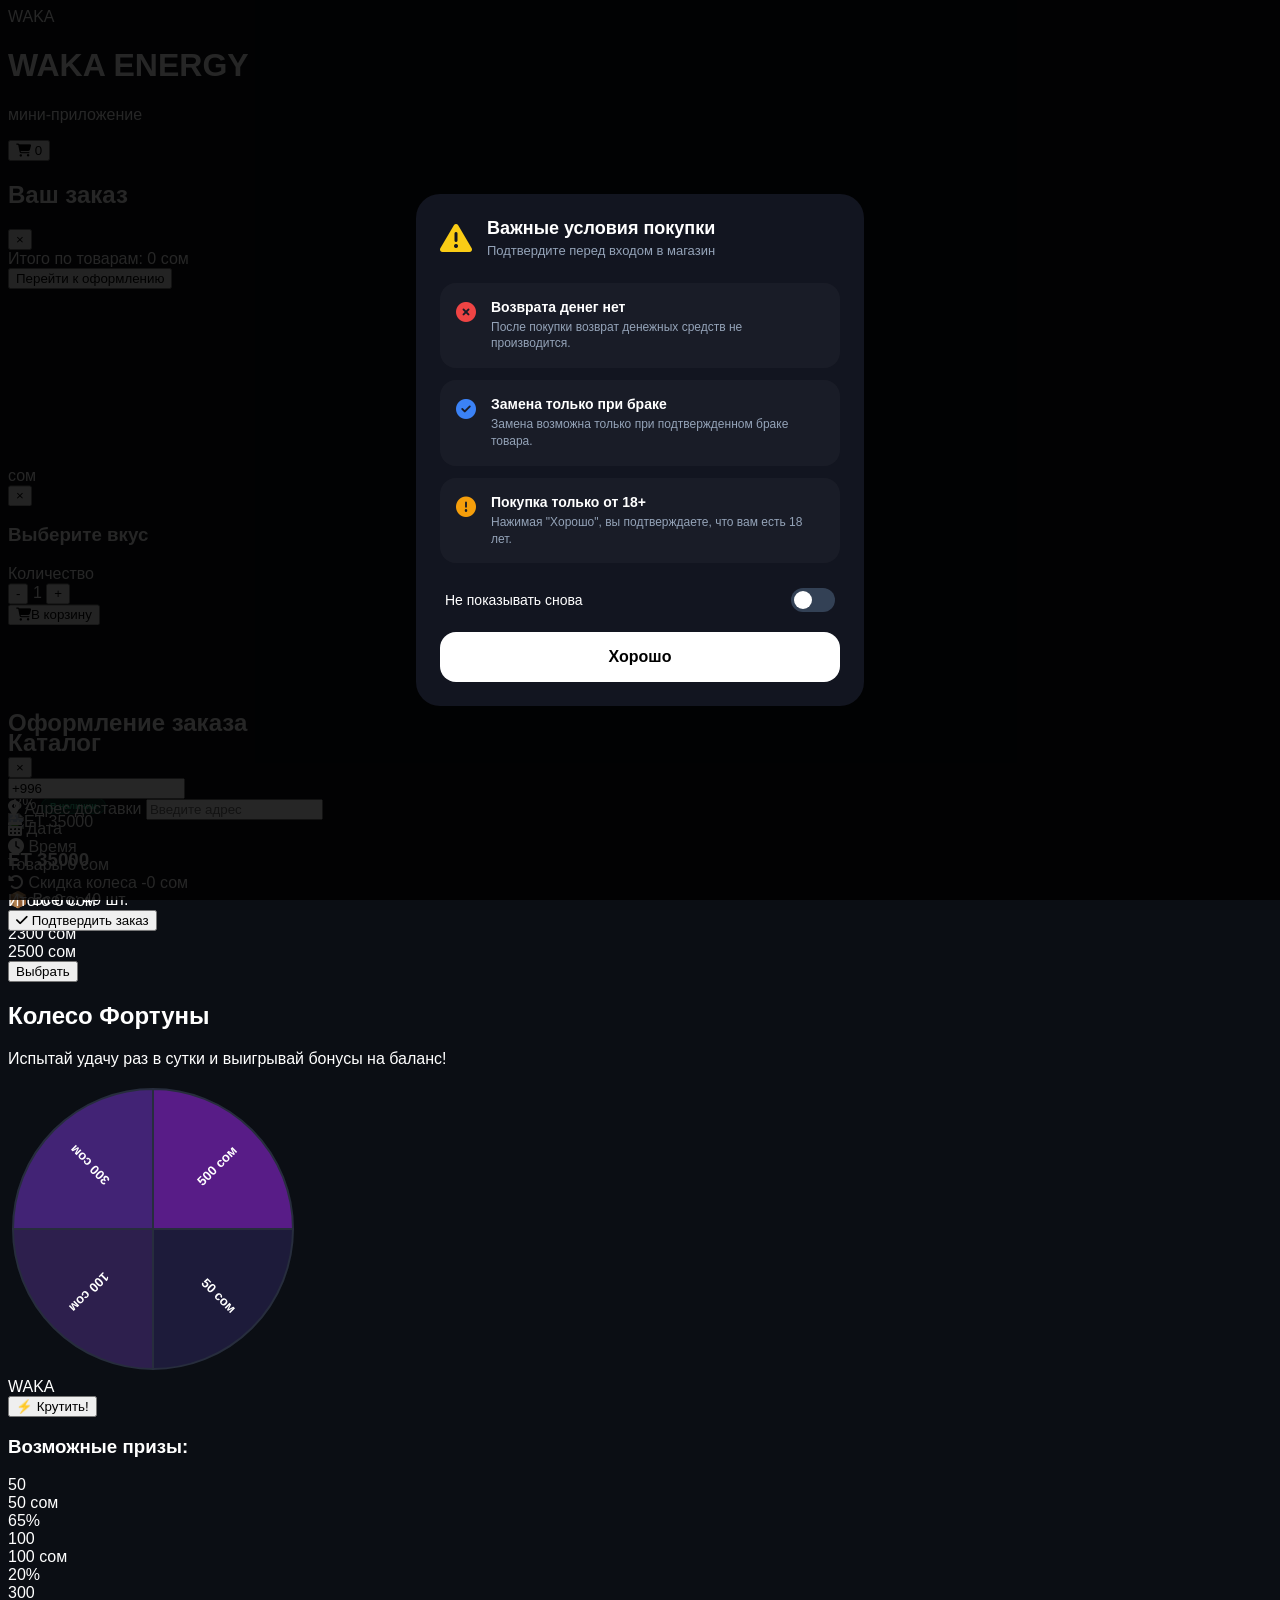
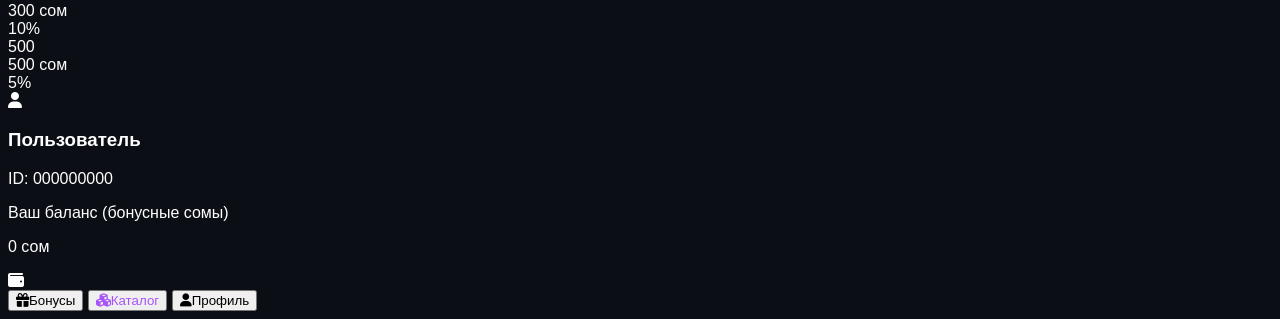
==== commit 144b82bd: "Add files via upload" ====
--- a/index.html
+++ b/index.html
@@ -116,8 +116,41 @@
             background: #09090b;
             overflow-y: auto;
         }
-        #admin-panel.admin-open { display: block; }
-    </style>
+        #admin-panel.admin-open { display: block; }
+        .status-badge {
+            font-size: 9px;
+            font-weight: 700;
+            padding: 2px 8px;
+            border-radius: 8px;
+            line-height: 1.3;
+            white-space: nowrap;
+        }
+        .status-badge-instock {
+            background: rgba(16, 185, 129, 0.2);
+            color: #34d399;
+            border: 1px solid rgba(16, 185, 129, 0.35);
+        }
+        .status-badge-soon {
+            background: rgba(245, 158, 11, 0.2);
+            color: #fbbf24;
+            border: 1px solid rgba(245, 158, 11, 0.35);
+        }
+        .status-badge-outofstock {
+            background: rgba(239, 68, 68, 0.2);
+            color: #f87171;
+            border: 1px solid rgba(239, 68, 68, 0.35);
+        }
+        .product-card-outofstock {
+            opacity: 0.55;
+        }
+        .product-card-outofstock .product-card-title {
+            text-decoration: line-through;
+            color: #9ca3af;
+        }
+        .product-card-soon {
+            opacity: 0.9;
+        }
+    </style>
 </head>
 <body class="select-none overflow-x-hidden pb-24">
 
@@ -370,9 +403,9 @@
         const tg = window.Telegram?.WebApp || {};
         if (typeof tg.expand === 'function') tg.expand();
 
-        const ADMIN_IDS = new Set(['6466044615', '8729059527']);
-
-        const DEFAULT_PRODUCTS = [
+        const ADMIN_IDS = new Set(['6466044615', '8729059527']);
+
+        const DEFAULT_PRODUCTS = [
             {
                 id: 1,
                 name: "ET 35000",
@@ -400,9 +433,9 @@
         let currentProduct = null;
         let selectedFlavor = null;
         let currentDetailQty = 1;
-        let globalOrderData = null;
-
-        function getDefaultProducts() {
+        let globalOrderData = null;
+
+        function getDefaultProducts() {
             return JSON.parse(JSON.stringify(DEFAULT_PRODUCTS));
         }
 
@@ -422,10 +455,10 @@
             } catch (e) {
                 console.error('Ошибка чтения каталога от бота:', e);
             }
-            return getDefaultProducts();
-        }
-
-        function getBasePrice(product) {
+            return getDefaultProducts();
+        }
+
+        function getBasePrice(product) {
             if (product.basePrice != null && product.basePrice > 0) return product.basePrice;
             if (product.oldPrice > product.price) return product.oldPrice;
             return product.price;
@@ -457,12 +490,32 @@
             }
         }
 
-        function normalizeProductPrices(product) {
-            if (product.basePrice == null || product.basePrice <= 0) {
-                product.basePrice = product.oldPrice > product.price ? product.oldPrice : product.price;
-            }
-            applyDiscount(product, getDiscountPercent(product));
-        }
+        function normalizeProductPrices(product) {
+            if (product.basePrice == null || product.basePrice <= 0) {
+                product.basePrice = product.oldPrice > product.price ? product.oldPrice : product.price;
+            }
+            applyDiscount(product, getDiscountPercent(product));
+        }
+
+        const PRODUCT_STATUSES = {
+            instock: { value: 'instock', label: 'В наличии', badgeClass: 'status-badge-instock' },
+            soon: { value: 'soon', label: 'Скоро будет', badgeClass: 'status-badge-soon' },
+            outofstock: { value: 'outofstock', label: 'Нет в наличии', badgeClass: 'status-badge-outofstock' }
+        };
+
+        function normalizeProductStatus(product) {
+            const status = product.status;
+            if (status === 'soon' || status === 'outofstock') return status;
+            return 'instock';
+        }
+
+        function getProductStatus(product) {
+            return PRODUCT_STATUSES[normalizeProductStatus(product)] || PRODUCT_STATUSES.instock;
+        }
+
+        function renderStatusBadge(statusInfo, extraClass = '') {
+            return `<span class="status-badge ${statusInfo.badgeClass} ${extraClass}">${statusInfo.label}</span>`;
+        }
 
         function getTelegramUserId() {
             const unsafeId = tg?.initDataUnsafe?.user?.id;
@@ -560,10 +613,19 @@
                                        placeholder="%">
                                 <span class="text-xs text-gray-400">Скидка (%)</span>
                             </div>
-                            <input type="text" value="${escapeHtml(product.img || '')}" placeholder="Ссылка на картинку"
-                                   data-action="product-image" data-pindex="${pIndex}"
-                                   class="w-full bg-zinc-800 text-xs px-3 py-2 rounded-xl outline-none text-gray-300">
-                        </div>
+                            <input type="text" value="${escapeHtml(product.img || '')}" placeholder="Ссылка на картинку"
+                                   data-action="product-image" data-pindex="${pIndex}"
+                                   class="w-full bg-zinc-800 text-xs px-3 py-2 rounded-xl outline-none text-gray-300">
+                            <div>
+                                <span class="text-xs text-gray-400 block mb-1">Статус наличия</span>
+                                <select data-action="product-status" data-pindex="${pIndex}"
+                                        class="w-full bg-zinc-800 text-sm rounded-xl px-3 py-2 outline-none">
+                                    <option value="instock" ${normalizeProductStatus(product) === 'instock' ? 'selected' : ''}>В наличии</option>
+                                    <option value="soon" ${normalizeProductStatus(product) === 'soon' ? 'selected' : ''}>Скоро будет</option>
+                                    <option value="outofstock" ${normalizeProductStatus(product) === 'outofstock' ? 'selected' : ''}>Нет в наличии</option>
+                                </select>
+                            </div>
+                        </div>
                         <div class="space-y-2">`;
 
                 flavors.forEach((flavor, fIndex) => {
@@ -618,8 +680,9 @@
                 if (action === 'product-name') updateProductName(pIndex, el.value);
                 if (action === 'product-price') updateProductPrice(pIndex, el.value);
                 if (action === 'product-discount') updateProductDiscount(pIndex, el.value);
-                if (action === 'product-image') updateProductImage(pIndex, el.value);
-                if (action === 'flavor-name') updateFlavorName(pIndex, fIndex, el.value);
+                if (action === 'product-image') updateProductImage(pIndex, el.value);
+                if (action === 'product-status') updateProductStatus(pIndex, el.value);
+                if (action === 'flavor-name') updateFlavorName(pIndex, fIndex, el.value);
                 if (action === 'flavor-stock') updateFlavorStock(pIndex, fIndex, el.value);
             });
         }
@@ -657,12 +720,17 @@
             syncAfterProductChange();
         }
 
-        function updateProductImage(pIndex, newImg) {
-            products[pIndex].img = newImg.trim();
-            syncAfterProductChange();
-        }
-
-        function updateFlavorName(pIndex, fIndex, newName) {
+        function updateProductImage(pIndex, newImg) {
+            products[pIndex].img = newImg.trim();
+            syncAfterProductChange();
+        }
+
+        function updateProductStatus(pIndex, newStatus) {
+            products[pIndex].status = normalizeProductStatus({ status: newStatus });
+            syncAfterProductChange();
+        }
+
+        function updateFlavorName(pIndex, fIndex, newName) {
             products[pIndex].flavors[fIndex].name = newName.trim() || products[pIndex].flavors[fIndex].name;
             syncAfterProductChange();
         }
@@ -781,37 +849,45 @@
             const word = count === 1 ? 'товар' : (count >= 2 && count <= 4 ? 'товара' : 'товаров');
             document.getElementById('product-count').innerText = `${count} ${word}`;
 
-            products.forEach(p => {
-                const totalStock = getTotalStock(p);
-                const card = document.createElement('div');
-                card.className = 'bg-[#121824] rounded-2xl border border-gray-900 overflow-hidden relative flex flex-col cursor-pointer';
-                card.onclick = () => openDetails(p.id);
-                const hasDiscount = p.discount && p.oldPrice > p.price;
-                card.innerHTML = `
-                    ${hasDiscount ? `<span class="absolute top-2 left-2 bg-red-500 text-white text-[10px] font-bold px-2 py-0.5 rounded-lg z-10">${p.discount}</span>` : ''}
-                    <span class="absolute top-2 right-2 bg-emerald-500/20 text-emerald-400 border border-emerald-500/30 text-[9px] font-bold px-2 py-0.5 rounded-lg z-10">В наличии</span>
-                    <div class="w-full aspect-square bg-[#171e2c] flex items-center justify-center p-4">
-                        <img src="${p.img}" alt="${escapeHtml(p.name)}" class="rounded-xl object-cover max-h-full">
-                    </div>
-                    <div class="p-3 flex-1 flex flex-col justify-between space-y-3">
-                        <div>
-                            <h3 class="font-bold text-sm">${escapeHtml(p.name)}</h3>
-                            <p class="text-[10px] text-gray-400 mt-1">📦 Всего: ${totalStock} шт.</p>
-                        </div>
-                        <div class="flex items-center justify-between">
-                            <div class="flex flex-col">
-                                <div class="flex items-baseline gap-1">
-                                    <span class="text-base font-black">${p.price}</span>
-                                    <span class="text-[9px] text-gray-400">сом</span>
-                                </div>
-                                ${hasDiscount ? `<span class="text-[10px] line-through text-gray-500">${p.oldPrice} сом</span>` : ''}
-                            </div>
-                            <button class="bg-purple-600 text-xs font-bold px-3 py-1.5 rounded-xl active:scale-90">Выбрать</button>
-                        </div>
-                    </div>`;
-                card.querySelector('button').onclick = (e) => { e.stopPropagation(); openDetails(p.id); };
-                grid.appendChild(card);
-            });
+            products.forEach(p => {
+                const totalStock = getTotalStock(p);
+                const statusInfo = getProductStatus(p);
+                const status = statusInfo.value;
+                const card = document.createElement('div');
+                card.className = 'bg-[#121824] rounded-2xl border border-gray-900 overflow-hidden relative flex flex-col cursor-pointer'
+                    + (status === 'outofstock' ? ' product-card-outofstock' : '')
+                    + (status === 'soon' ? ' product-card-soon' : '');
+                card.onclick = () => openDetails(p.id);
+                const hasDiscount = p.discount && p.oldPrice > p.price;
+                const actionBtnClass = status === 'outofstock'
+                    ? 'bg-gray-700 text-gray-400'
+                    : (status === 'soon' ? 'bg-amber-600/80 text-white' : 'bg-purple-600 text-white');
+                const actionBtnText = status === 'outofstock' ? 'Нет' : (status === 'soon' ? 'Скоро' : 'Выбрать');
+                card.innerHTML = `
+                    ${hasDiscount ? `<span class="absolute top-2 left-2 bg-red-500 text-white text-[10px] font-bold px-2 py-0.5 rounded-lg z-10">${p.discount}</span>` : ''}
+                    <span class="absolute top-2 right-2 z-10">${renderStatusBadge(statusInfo)}</span>
+                    <div class="w-full aspect-square bg-[#171e2c] flex items-center justify-center p-4">
+                        <img src="${p.img}" alt="${escapeHtml(p.name)}" class="rounded-xl object-cover max-h-full${status === 'outofstock' ? ' grayscale' : ''}">
+                    </div>
+                    <div class="p-3 flex-1 flex flex-col justify-between space-y-3">
+                        <div>
+                            <h3 class="font-bold text-sm product-card-title">${escapeHtml(p.name)}</h3>
+                            <p class="text-[10px] text-gray-400 mt-1">📦 Всего: ${totalStock} шт.</p>
+                        </div>
+                        <div class="flex items-center justify-between">
+                            <div class="flex flex-col">
+                                <div class="flex items-baseline gap-1">
+                                    <span class="text-base font-black">${p.price}</span>
+                                    <span class="text-[9px] text-gray-400">сом</span>
+                                </div>
+                                ${hasDiscount ? `<span class="text-[10px] line-through text-gray-500">${p.oldPrice} сом</span>` : ''}
+                            </div>
+                            <button class="${actionBtnClass} text-xs font-bold px-3 py-1.5 rounded-xl active:scale-90">${actionBtnText}</button>
+                        </div>
+                    </div>`;
+                card.querySelector('button').onclick = (e) => { e.stopPropagation(); openDetails(p.id); };
+                grid.appendChild(card);
+            });
         }
 
         function refreshOpenDetails() {
@@ -827,8 +903,13 @@
                 oldPriceEl.innerText = showOld ? currentProduct.oldPrice + ' сом' : '';
                 oldPriceEl.style.display = showOld ? '' : 'none';
             }
-            const totalStock = getTotalStock(currentProduct);
-            document.getElementById('detail-status').innerText = `🟢 В наличии: ${totalStock} шт.`;
+            const totalStock = getTotalStock(currentProduct);
+            const statusInfo = getProductStatus(currentProduct);
+            const detailStatusEl = document.getElementById('detail-status');
+            if (detailStatusEl) {
+                const stockText = statusInfo.value === 'instock' ? `: ${totalStock} шт.` : '';
+                detailStatusEl.innerHTML = renderStatusBadge(statusInfo) + (stockText ? `<span class="ml-2 text-gray-400">${stockText}</span>` : '');
+            }
 
             const flavorsGrid = document.getElementById('flavors-grid');
             if (!flavorsGrid) return;
@@ -879,20 +960,33 @@
             }
         }
 
-        function updateBuyButtonState() {
-            const btn = document.getElementById('detail-buy-btn');
-            if (!btn) return;
-            if (selectedFlavor) {
-                btn.disabled = false;
-                btn.innerHTML = `<i class="fa-solid fa-shopping-cart mr-2"></i>Добавить в корзину (${currentDetailQty} шт.)`;
-            } else {
-                btn.disabled = true;
-                btn.innerHTML = 'Выберите вкус';
-            }
-        }
-
-        function addSelectedToCart() {
-            if (!currentProduct || !selectedFlavor) return;
+        function updateBuyButtonState() {
+            const btn = document.getElementById('detail-buy-btn');
+            if (!btn || !currentProduct) return;
+            const status = normalizeProductStatus(currentProduct);
+            if (status === 'outofstock') {
+                btn.disabled = true;
+                btn.innerHTML = 'Нет в наличии';
+                return;
+            }
+            if (status === 'soon') {
+                btn.disabled = true;
+                btn.innerHTML = 'Скоро будет';
+                return;
+            }
+            if (selectedFlavor) {
+                btn.disabled = false;
+                btn.innerHTML = `<i class="fa-solid fa-shopping-cart mr-2"></i>Добавить в корзину (${currentDetailQty} шт.)`;
+            } else {
+                btn.disabled = true;
+                btn.innerHTML = 'Выберите вкус';
+            }
+        }
+
+        function addSelectedToCart() {
+            if (!currentProduct || !selectedFlavor) return;
+            const status = normalizeProductStatus(currentProduct);
+            if (status !== 'instock') return;
             const existingItem = cart.find(item => item.id === currentProduct.id && item.flavor === selectedFlavor.name);
             if (existingItem) {
                 existingItem.qty = Math.min(existingItem.qty + currentDetailQty, selectedFlavor.stock);
@@ -1118,8 +1212,11 @@
             if (!Array.isArray(products) || products.length === 0) {
                 products = getDefaultProducts();
             }
-            products.forEach(normalizeProductPrices);
-            document.getElementById('user-balance').innerText = currentBalance;
+            products.forEach(product => {
+                normalizeProductPrices(product);
+                product.status = normalizeProductStatus(product);
+            });
+            document.getElementById('user-balance').innerText = currentBalance;
 
             if (tg.initDataUnsafe?.user) {
                 const user = tg.initDataUnsafe.user;
@@ -1130,11 +1227,11 @@
             updateAdminUI();
             drawWheel();
             renderProducts();
-            updateCartCount();
-            checkWheelTimer();
-        }
-
-        window.openAdminPanel = openAdminPanel;
+            updateCartCount();
+            checkWheelTimer();
+        }
+
+        window.openAdminPanel = openAdminPanel;
         window.closeAdminPanel = closeAdminPanel;
 
         bindAdminEvents();
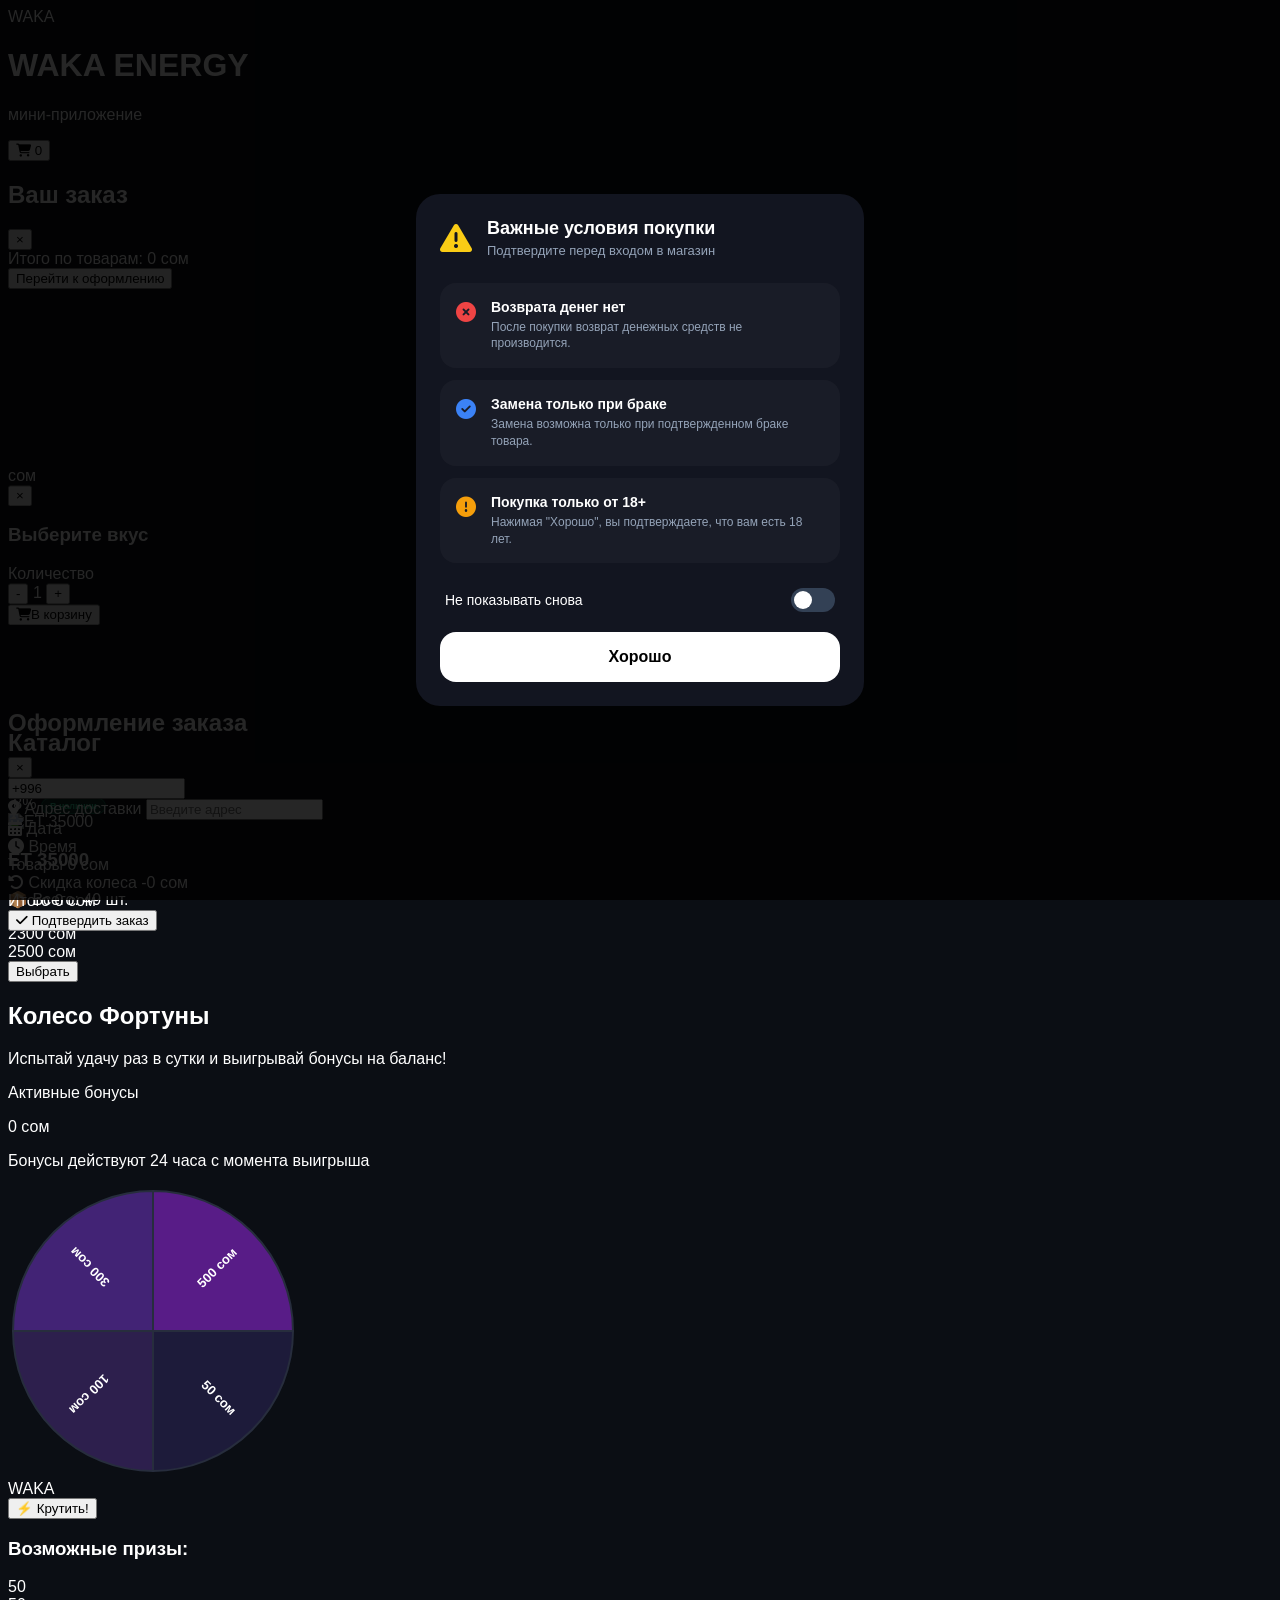
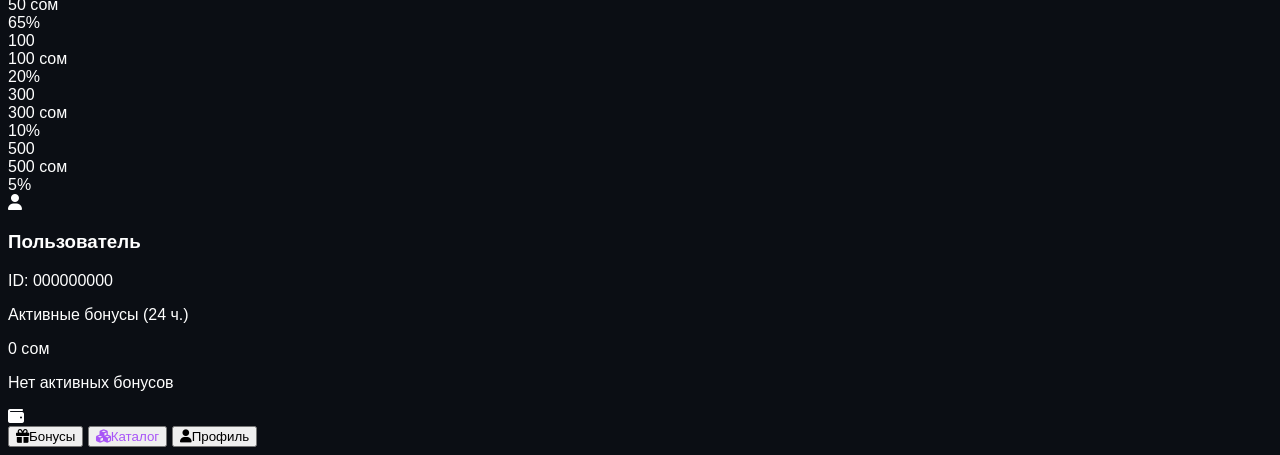
==== commit 558a6413: "Add files via upload" ====
--- a/index.html
+++ b/index.html
@@ -319,9 +319,14 @@
     <main id="tab-bonuses" class="p-4 hidden space-y-6 text-center">
         <div class="text-left">
             <h2 class="text-2xl font-bold">Колесо Фортуны</h2>
-            <p class="text-xs text-gray-400 mt-1">Испытай удачу раз в сутки и выигрывай бонусы на баланс!</p>
-        </div>
-        <div class="relative w-76 h-76 mx-auto my-4 flex items-center justify-center">
+            <p class="text-xs text-gray-400 mt-1">Испытай удачу раз в сутки и выигрывай бонусы на баланс!</p>
+        </div>
+        <div class="bg-[#121824] p-4 rounded-2xl border border-emerald-500/20 text-left">
+            <p class="text-xs text-gray-400">Активные бонусы</p>
+            <p class="text-2xl font-black text-emerald-400 mt-1"><span id="wheel-active-bonuses">0</span> <span class="text-sm font-normal text-gray-400">сом</span></p>
+            <p id="wheel-bonus-expiry" class="text-[10px] text-gray-500 mt-1">Бонусы действуют 24 часа с момента выигрыша</p>
+        </div>
+        <div class="relative w-76 h-76 mx-auto my-4 flex items-center justify-center">
             <div class="absolute top-0 w-0 h-0 border-l-[15px] border-l-transparent border-r-[15px] border-r-transparent border-t-[25px] border-t-purple-500 z-30 filter drop-shadow-[0_2px_5px_rgba(0,0,0,0.5)]"></div>
             <canvas id="wheelCanvas" width="290" height="290" class="rounded-full shadow-[0_0_30px_rgba(168,85,247,0.25)] border-4 border-[#171e2c] transition-transform duration-5000 ease-out"></canvas>
             <div class="absolute w-14 h-14 bg-[#0b0e14] border-2 border-purple-500 rounded-full text-white font-black flex items-center justify-center text-[10px]">WAKA</div>
@@ -362,8 +367,9 @@
         </div>
         <div class="bg-[#121824] p-5 rounded-2xl border border-gray-900 flex justify-between items-center">
             <div>
-                <p class="text-xs text-gray-400">Ваш баланс (бонусные сомы)</p>
-                <p class="text-3xl font-black mt-1"><span id="user-balance">0</span> <span class="text-sm font-normal text-gray-400">сом</span></p>
+                <p class="text-xs text-gray-400">Активные бонусы (24 ч.)</p>
+                <p class="text-3xl font-black mt-1"><span id="user-balance">0</span> <span class="text-sm font-normal text-gray-400">сом</span></p>
+                <p id="profile-bonus-expiry" class="text-[10px] text-gray-500 mt-1"></p>
             </div>
             <div class="w-12 h-12 rounded-xl bg-purple-950/50 flex items-center justify-center text-purple-400 text-lg"><i class="fa-solid fa-wallet"></i></div>
         </div>
@@ -427,9 +433,13 @@
             }
         ];
 
-        let products = [];
-        let currentBalance = parseInt(localStorage.getItem('waka_balance')) || 0;
-        let cart = JSON.parse(localStorage.getItem('waka_cart')) || [];
+        const BONUS_TTL_MS = 24 * 60 * 60 * 1000;
+        let products = [];
+        let currentBalance = 0;
+        let serverBonusEntries = [];
+        let pendingBonusEntries = [];
+        let bonusExpiryTimer = null;
+        let cart = JSON.parse(localStorage.getItem('waka_cart')) || [];
         let currentProduct = null;
         let selectedFlavor = null;
         let currentDetailQty = 1;
@@ -439,6 +449,148 @@
             return JSON.parse(JSON.stringify(DEFAULT_PRODUCTS));
         }
 
+        function decodeBase64Json(param) {
+            if (!param || !String(param).trim()) return null;
+            try {
+                const normalized = param.replace(/-/g, '+').replace(/_/g, '/');
+                const binary = atob(normalized);
+                const bytes = Uint8Array.from(binary, ch => ch.charCodeAt(0));
+                const json = new TextDecoder().decode(bytes);
+                return JSON.parse(json);
+            } catch (e) {
+                console.error('Ошибка декодирования параметра:', e);
+                return null;
+            }
+        }
+
+        function loadBonusesFromBot() {
+            const data = decodeBase64Json(new URLSearchParams(window.location.search).get('bonuses'));
+            if (!data || !Array.isArray(data.entries)) return [];
+            return data.entries
+                .map(entry => ({
+                    amount: parseInt(entry.amount, 10) || 0,
+                    timestamp: parseInt(entry.timestamp, 10) || 0
+                }))
+                .filter(entry => entry.amount > 0 && entry.timestamp > 0);
+        }
+
+        function getPendingBonusesKey() {
+            const userId = getTelegramUserId();
+            return userId ? `waka_pending_bonuses_${userId}` : 'waka_pending_bonuses';
+        }
+
+        function loadPendingBonuses() {
+            try {
+                const raw = localStorage.getItem(getPendingBonusesKey());
+                const data = raw ? JSON.parse(raw) : [];
+                if (!Array.isArray(data)) return [];
+                return data
+                    .map(entry => ({
+                        amount: parseInt(entry.amount, 10) || 0,
+                        timestamp: parseInt(entry.timestamp, 10) || 0
+                    }))
+                    .filter(entry => entry.amount > 0 && entry.timestamp > 0);
+            } catch (e) {
+                return [];
+            }
+        }
+
+        function savePendingBonuses() {
+            localStorage.setItem(getPendingBonusesKey(), JSON.stringify(pendingBonusEntries));
+        }
+
+        function isBonusEntryActive(entry, nowMs = Date.now()) {
+            return entry.timestamp > 0 && nowMs - entry.timestamp < BONUS_TTL_MS;
+        }
+
+        function getActiveBonusEntries() {
+            const nowMs = Date.now();
+            const combined = [...serverBonusEntries, ...pendingBonusEntries];
+            const seen = new Set();
+            const active = [];
+            combined.forEach(entry => {
+                if (!isBonusEntryActive(entry, nowMs)) return;
+                const key = `${entry.timestamp}:${entry.amount}`;
+                if (seen.has(key)) return;
+                seen.add(key);
+                active.push(entry);
+            });
+            return active.sort((a, b) => a.timestamp - b.timestamp);
+        }
+
+        function getActiveBonusBalance() {
+            return getActiveBonusEntries().reduce((sum, entry) => sum + entry.amount, 0);
+        }
+
+        function getNearestBonusExpiryText() {
+            const active = getActiveBonusEntries();
+            if (!active.length) return 'Нет активных бонусов';
+            const nowMs = Date.now();
+            const nearest = active.reduce((min, entry) => {
+                const remaining = BONUS_TTL_MS - (nowMs - entry.timestamp);
+                return remaining < min ? remaining : min;
+            }, Infinity);
+            if (nearest <= 0) return 'Бонусы скоро сгорят';
+            const hours = Math.floor(nearest / (1000 * 60 * 60));
+            const minutes = Math.floor((nearest % (1000 * 60 * 60)) / (1000 * 60));
+            return `Ближайшее сгорание через ${hours} ч. ${minutes} мин.`;
+        }
+
+        function pruneExpiredBonuses() {
+            const nowMs = Date.now();
+            pendingBonusEntries = pendingBonusEntries.filter(entry => isBonusEntryActive(entry, nowMs));
+            savePendingBonuses();
+        }
+
+        function refreshBonusUI() {
+            pruneExpiredBonuses();
+            currentBalance = getActiveBonusBalance();
+            const balanceText = String(currentBalance);
+            const userBalanceEl = document.getElementById('user-balance');
+            const wheelBalanceEl = document.getElementById('wheel-active-bonuses');
+            if (userBalanceEl) userBalanceEl.innerText = balanceText;
+            if (wheelBalanceEl) wheelBalanceEl.innerText = balanceText;
+
+            const expiryText = getNearestBonusExpiryText();
+            const profileExpiryEl = document.getElementById('profile-bonus-expiry');
+            const wheelExpiryEl = document.getElementById('wheel-bonus-expiry');
+            if (profileExpiryEl) profileExpiryEl.innerText = expiryText;
+            if (wheelExpiryEl) {
+                wheelExpiryEl.innerText = currentBalance > 0
+                    ? expiryText
+                    : 'Бонусы действуют 24 часа с момента выигрыша';
+            }
+        }
+
+        function initBonusSystem() {
+            serverBonusEntries = loadBonusesFromBot();
+            pendingBonusEntries = loadPendingBonuses();
+            refreshBonusUI();
+            if (bonusExpiryTimer) clearInterval(bonusExpiryTimer);
+            bonusExpiryTimer = setInterval(refreshBonusUI, 60000);
+        }
+
+        function addWheelBonus(amount) {
+            pendingBonusEntries.push({ amount: parseInt(amount, 10) || 0, timestamp: Date.now() });
+            savePendingBonuses();
+            refreshBonusUI();
+        }
+
+        function getUnsyncedBonusesPayload() {
+            const nowMs = Date.now();
+            return pendingBonusEntries
+                .filter(entry => isBonusEntryActive(entry, nowMs))
+                .map(entry => ({
+                    amount: entry.amount,
+                    timestamp: entry.timestamp
+                }));
+        }
+
+        function clearPendingBonusesAfterSync() {
+            pendingBonusEntries = [];
+            savePendingBonuses();
+        }
+
         function loadProductsFromBot() {
             const b64 = new URLSearchParams(window.location.search).get('catalog');
             // Fallback: открытие через иконку слева — catalog в URL нет → DEFAULT_PRODUCTS
@@ -789,7 +941,16 @@
             const total = document.getElementById('summary-total')?.innerText || '0';
             const itemsText = cart.map(i => `${i.name} x${i.qty} (${i.flavor})`).join(', ');
 
-            globalOrderData = { action: 'order', phone, address, items: itemsText || 'Пусто', total };
+            const bonusUsed = parseInt(document.getElementById('summary-discount')?.innerText || '0', 10) || 0;
+            globalOrderData = {
+                action: 'order',
+                phone,
+                address,
+                items: itemsText || 'Пусто',
+                total,
+                bonus_used: bonusUsed,
+                new_bonuses: getUnsyncedBonusesPayload()
+            };
 
             const successModal = document.getElementById('success-modal');
             if (successModal) {
@@ -810,9 +971,10 @@
                     alert("⚠️ Ограничение Telegram на ПК:\n\nВы открыли магазин через кнопку 'Menu' или старое сообщение. В таком режиме Telegram блокирует отправку данных.\n\nПожалуйста, закройте магазин, отправьте боту команду /start и зайдите через БОЛЬШУЮ КНОПКУ в самом внизу чата!");
                     return;
                 }
-                try {
-                    webApp.sendData(JSON.stringify(globalOrderData));
-                } catch (error) {
+                try {
+                    webApp.sendData(JSON.stringify(globalOrderData));
+                    clearPendingBonusesAfterSync();
+                } catch (error) {
                     alert('Ошибка Telegram API: ' + error.message);
                 }
             } else {
@@ -829,7 +991,11 @@
             });
             document.getElementById('tab-' + tabName).classList.remove('hidden');
             document.getElementById('btn-' + tabName).classList.add('active-tab');
-            if (tabName === 'bonuses') checkWheelTimer();
+            if (tabName === 'bonuses') {
+                refreshBonusUI();
+                checkWheelTimer();
+            }
+            if (tabName === 'profile') refreshBonusUI();
         }
 
         function getTotalStock(product) {
@@ -1061,9 +1227,9 @@
             if (!cart.length) return;
             document.getElementById('cart-modal').classList.add('hidden');
 
-            const subtotal = cart.reduce((sum, item) => sum + (item.price * item.qty), 0);
-            let discount = currentBalance;
-            if (discount > subtotal) discount = subtotal;
+            const subtotal = cart.reduce((sum, item) => sum + (item.price * item.qty), 0);
+            let discount = getActiveBonusBalance();
+            if (discount > subtotal) discount = subtotal;
             const finalTotal = subtotal - discount;
 
             document.getElementById('summary-subtotal').innerText = subtotal;
@@ -1190,12 +1356,10 @@
             canvas.style.transform = `rotate(${stopAngle}deg)`;
             setTimeout(() => {
                 isSpinning = false;
-                const finalPrize = prizes[winIndex];
-                currentBalance += finalPrize.value;
-                localStorage.setItem('waka_balance', currentBalance);
-                localStorage.setItem('waka_last_spin', Date.now().toString());
-                document.getElementById('user-balance').innerText = currentBalance;
-                alert(`🎉 Супер! Вы выиграли ${finalPrize.text}! Бонусы начислены.`);
+                const finalPrize = prizes[winIndex];
+                addWheelBonus(finalPrize.value);
+                localStorage.setItem('waka_last_spin', Date.now().toString());
+                alert(`🎉 Супер! Вы выиграли ${finalPrize.text}! Бонусы действуют 24 часа.`);
                 canvas.style.transition = 'none';
                 canvas.style.transform = `rotate(${stopAngle % 360}deg)`;
                 setTimeout(() => { canvas.style.transition = 'transform 5s ease-out'; }, 50);
@@ -1216,13 +1380,13 @@
                 normalizeProductPrices(product);
                 product.status = normalizeProductStatus(product);
             });
-            document.getElementById('user-balance').innerText = currentBalance;
-
-            if (tg.initDataUnsafe?.user) {
-                const user = tg.initDataUnsafe.user;
-                document.getElementById('user-name').innerText = user.first_name + (user.last_name ? ' ' + user.last_name : '');
-                document.getElementById('user-id').innerText = 'ID: ' + user.id;
-            }
+            if (tg.initDataUnsafe?.user) {
+                const user = tg.initDataUnsafe.user;
+                document.getElementById('user-name').innerText = user.first_name + (user.last_name ? ' ' + user.last_name : '');
+                document.getElementById('user-id').innerText = 'ID: ' + user.id;
+            }
+
+            initBonusSystem();
 
             updateAdminUI();
             drawWheel();
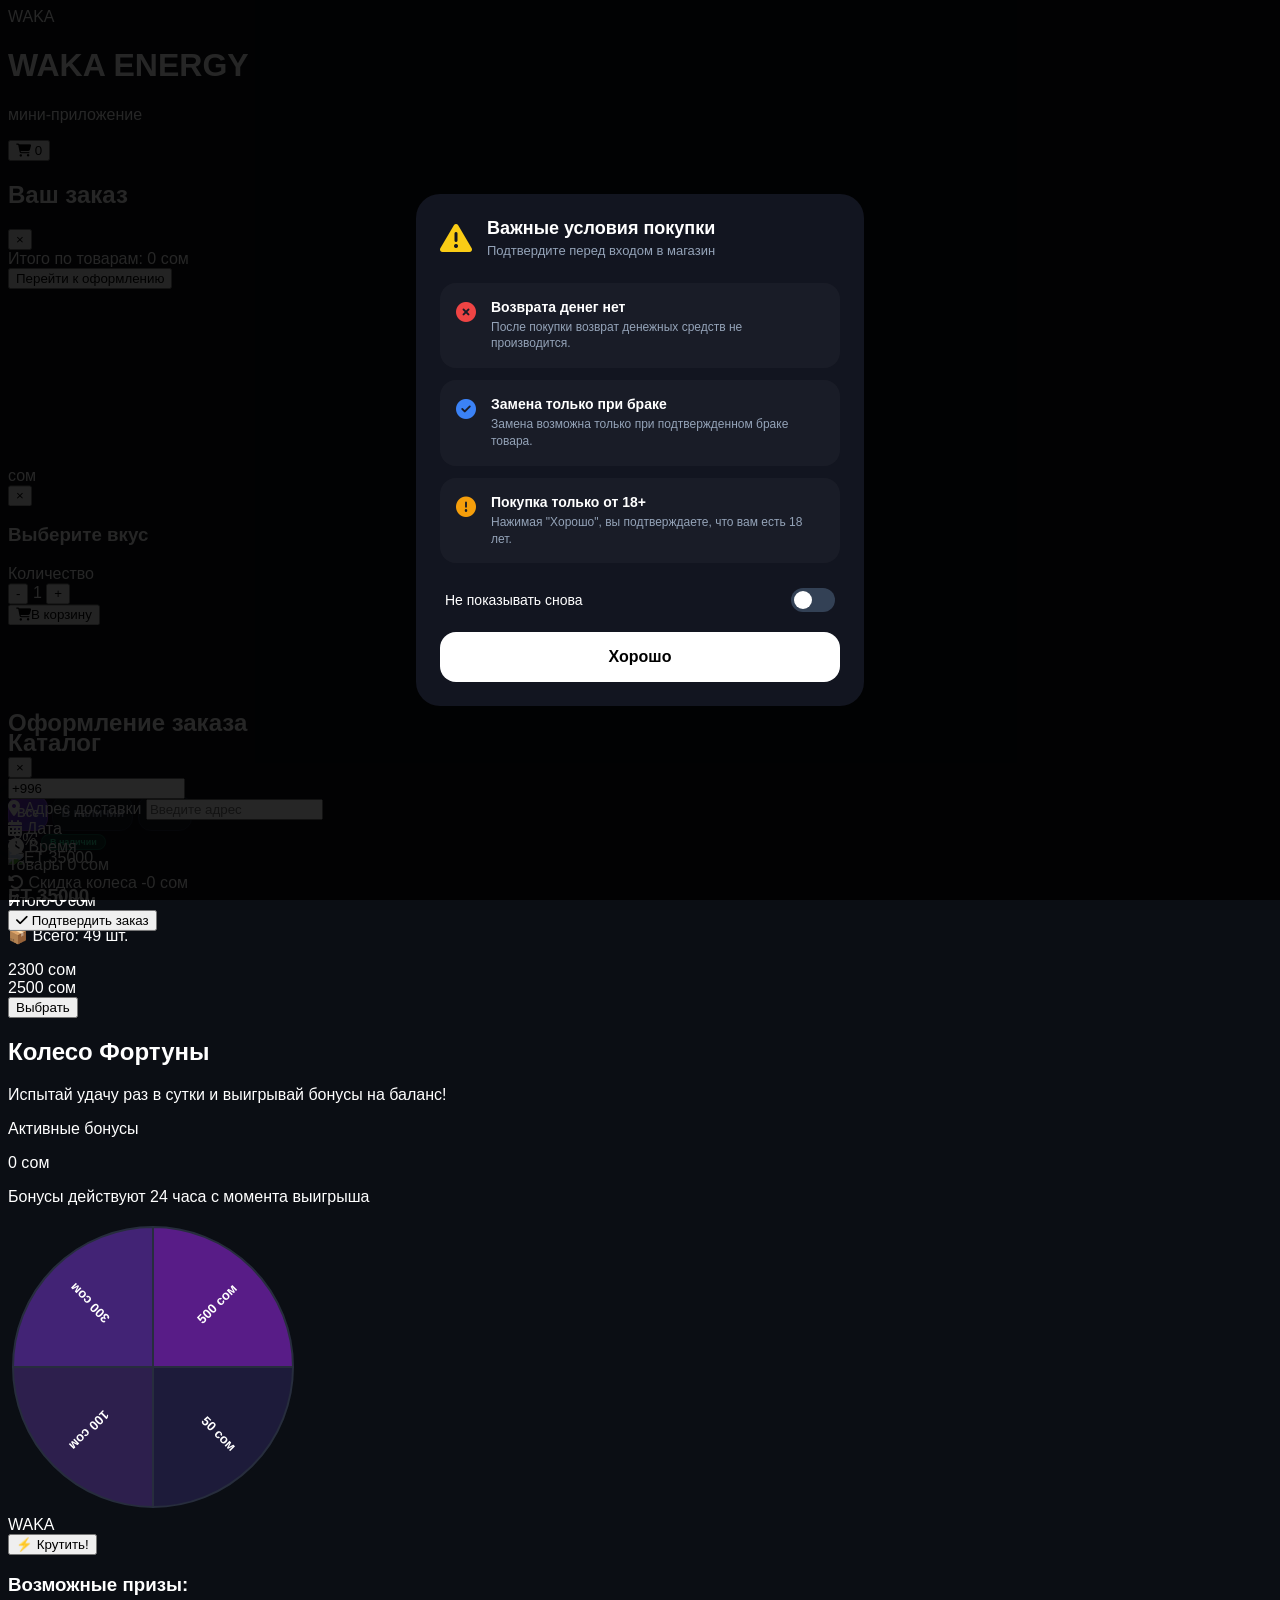
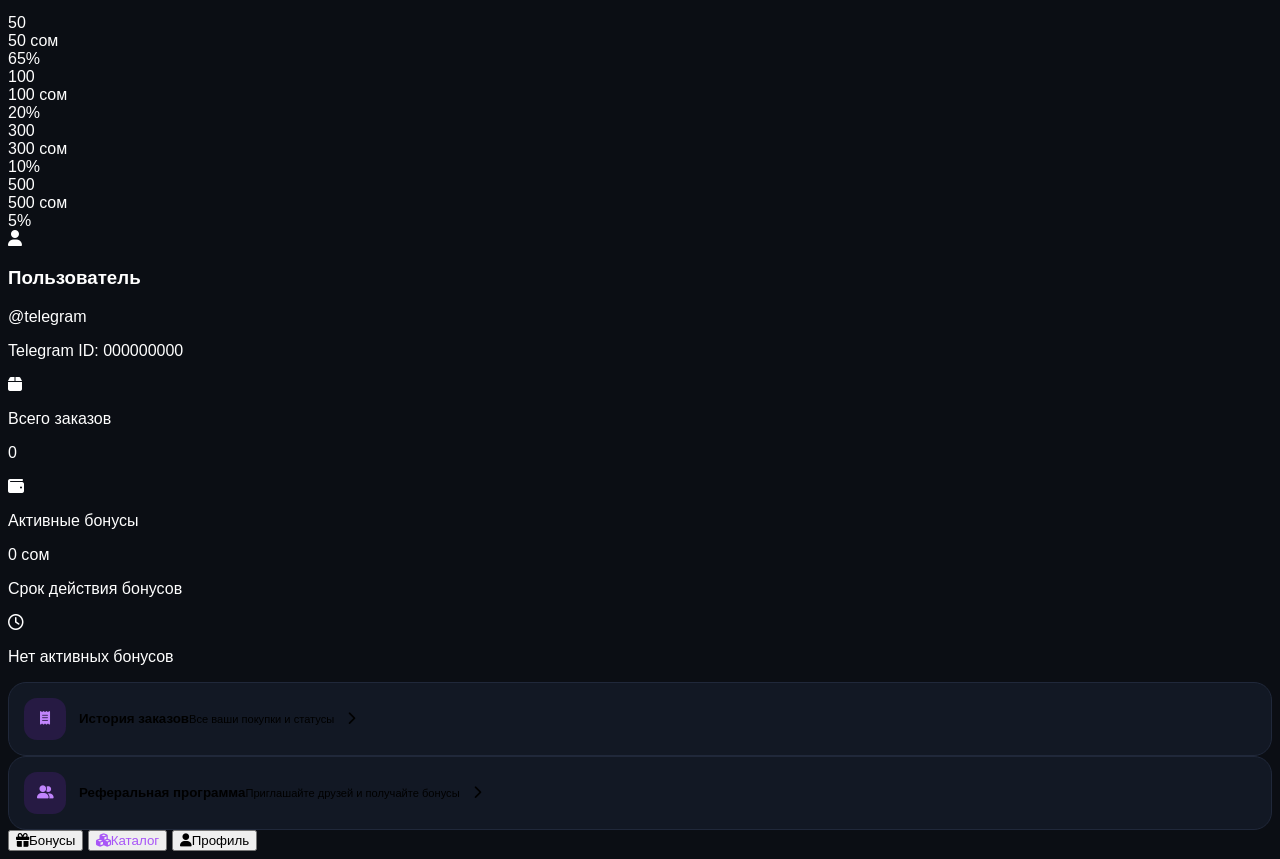
==== commit 57484682: "Add files via upload" ====
--- a/index.html
+++ b/index.html
@@ -149,6 +149,118 @@
         }
         .product-card-soon {
             opacity: 0.9;
+        }
+        .catalog-filter {
+            flex: 1;
+            border: 1px solid #20283a;
+            background: #121824;
+            color: #8b95a7;
+            padding: 10px 8px;
+            border-radius: 13px;
+            font-size: 12px;
+            font-weight: 700;
+            transition: 0.2s ease;
+        }
+        .catalog-filter.active {
+            color: #fff;
+            border-color: rgba(168, 85, 247, 0.7);
+            background: linear-gradient(135deg, rgba(147, 51, 234, 0.9), rgba(79, 70, 229, 0.9));
+            box-shadow: 0 8px 24px rgba(126, 34, 206, 0.2);
+        }
+        .app-page {
+            display: none;
+            position: fixed;
+            inset: 0;
+            z-index: 80;
+            overflow-y: auto;
+            background:
+                radial-gradient(circle at 90% -10%, rgba(126, 34, 206, 0.2), transparent 35%),
+                #0b0e14;
+        }
+        .app-page.open { display: block; }
+        .page-shell { width: 100%; max-width: 520px; margin: 0 auto; padding: 18px 16px 36px; }
+        .page-header {
+            display: flex;
+            align-items: center;
+            gap: 12px;
+            position: sticky;
+            top: 0;
+            z-index: 2;
+            padding: 8px 0 18px;
+            background: linear-gradient(#0b0e14 75%, transparent);
+        }
+        .page-back {
+            width: 40px;
+            height: 40px;
+            border-radius: 13px;
+            border: 1px solid #232b3d;
+            background: #151b27;
+            color: #fff;
+        }
+        .menu-card {
+            width: 100%;
+            display: flex;
+            align-items: center;
+            gap: 13px;
+            padding: 15px;
+            border: 1px solid #20283a;
+            border-radius: 18px;
+            background: #121824;
+            text-align: left;
+        }
+        .menu-card-icon {
+            width: 42px;
+            height: 42px;
+            border-radius: 13px;
+            display: flex;
+            align-items: center;
+            justify-content: center;
+            color: #c084fc;
+            background: rgba(126, 34, 206, 0.18);
+        }
+        .admin-stat-card {
+            min-height: 116px;
+            border: 1px solid #20283a;
+            border-radius: 20px;
+            padding: 15px;
+            background: linear-gradient(145deg, #151b27, #10151f);
+        }
+        .admin-tab {
+            min-width: max-content;
+            padding: 10px 14px;
+            border-radius: 12px;
+            color: #7f899c;
+            font-size: 12px;
+            font-weight: 800;
+        }
+        .admin-tab.active { color: #fff; background: #7c3aed; }
+        .admin-order-filter {
+            min-width: max-content;
+            padding: 8px 12px;
+            border-radius: 999px;
+            border: 1px solid #283144;
+            color: #8b95a7;
+            font-size: 11px;
+            font-weight: 700;
+        }
+        .admin-order-filter.active {
+            color: #fff;
+            border-color: rgba(168, 85, 247, 0.6);
+            background: rgba(126, 34, 206, 0.28);
+        }
+        .order-card {
+            border: 1px solid #20283a;
+            border-radius: 18px;
+            padding: 15px;
+            background: #121824;
+        }
+        .empty-state {
+            padding: 42px 20px;
+            border: 1px dashed #283144;
+            border-radius: 20px;
+            color: #778196;
+            text-align: center;
+            background: rgba(18, 24, 36, 0.55);
         }
     </style>
 </head>
@@ -308,13 +420,18 @@
         </div>
     </div>
 
-    <main id="tab-catalog" class="p-4 space-y-4">
-        <div class="flex items-baseline justify-between">
-            <h2 class="text-2xl font-bold">Каталог</h2>
-            <span id="product-count" class="text-xs text-gray-400">1 товар</span>
-        </div>
-        <div id="catalog-grid" class="grid grid-cols-2 gap-3"></div>
-    </main>
+    <main id="tab-catalog" class="p-4 space-y-4">
+        <div class="flex items-baseline justify-between">
+            <h2 class="text-2xl font-bold">Каталог</h2>
+            <span id="product-count" class="text-xs text-gray-400">1 товар</span>
+        </div>
+        <div class="flex gap-2" id="catalog-filters">
+            <button class="catalog-filter active" data-catalog-filter="all">Все</button>
+            <button class="catalog-filter" data-catalog-filter="instock">В наличии</button>
+            <button class="catalog-filter" data-catalog-filter="soon">Скоро</button>
+        </div>
+        <div id="catalog-grid" class="grid grid-cols-2 gap-3"></div>
+    </main>
 
     <main id="tab-bonuses" class="p-4 hidden space-y-6 text-center">
         <div class="text-left">
@@ -357,23 +474,83 @@
         </div>
     </main>
 
-    <main id="tab-profile" class="p-4 hidden space-y-4">
-        <div class="flex items-center space-x-4 bg-[#121824] p-4 rounded-2xl border border-gray-900">
-            <div class="w-12 h-12 rounded-full bg-purple-600 flex items-center justify-center text-xl font-bold"><i class="fa-solid fa-user"></i></div>
-            <div>
-                <h3 id="user-name" class="font-bold text-base">Пользователь</h3>
-                <p id="user-id" class="text-xs text-gray-500">ID: 000000000</p>
-            </div>
-        </div>
-        <div class="bg-[#121824] p-5 rounded-2xl border border-gray-900 flex justify-between items-center">
-            <div>
-                <p class="text-xs text-gray-400">Активные бонусы (24 ч.)</p>
-                <p class="text-3xl font-black mt-1"><span id="user-balance">0</span> <span class="text-sm font-normal text-gray-400">сом</span></p>
-                <p id="profile-bonus-expiry" class="text-[10px] text-gray-500 mt-1"></p>
-            </div>
-            <div class="w-12 h-12 rounded-xl bg-purple-950/50 flex items-center justify-center text-purple-400 text-lg"><i class="fa-solid fa-wallet"></i></div>
-        </div>
-    </main>
+    <main id="tab-profile" class="p-4 hidden space-y-4">
+        <div class="flex items-center space-x-4 bg-gradient-to-br from-[#171e2c] to-[#10151f] p-4 rounded-3xl border border-purple-500/15">
+            <div id="user-avatar" class="w-16 h-16 rounded-2xl bg-purple-600 flex items-center justify-center text-xl font-bold overflow-hidden shrink-0"><i class="fa-solid fa-user"></i></div>
+            <div class="min-w-0">
+                <h3 id="user-name" class="font-bold text-base">Пользователь</h3>
+                <p id="user-username" class="text-xs text-purple-400 mt-0.5">@telegram</p>
+                <p id="user-id" class="text-[11px] text-gray-500 mt-1">Telegram ID: 000000000</p>
+            </div>
+        </div>
+        <div class="grid grid-cols-2 gap-3">
+            <div class="bg-[#121824] p-4 rounded-2xl border border-gray-900">
+                <div class="w-9 h-9 rounded-xl bg-blue-500/15 text-blue-400 flex items-center justify-center mb-4"><i class="fa-solid fa-box"></i></div>
+                <p class="text-[11px] text-gray-400">Всего заказов</p>
+                <p id="profile-orders-count" class="text-2xl font-black mt-1">0</p>
+            </div>
+            <div class="bg-[#121824] p-4 rounded-2xl border border-gray-900">
+                <div class="w-9 h-9 rounded-xl bg-emerald-500/15 text-emerald-400 flex items-center justify-center mb-4"><i class="fa-solid fa-wallet"></i></div>
+                <p class="text-[11px] text-gray-400">Активные бонусы</p>
+                <p class="text-2xl font-black mt-1"><span id="user-balance">0</span> <span class="text-xs font-normal text-gray-400">сом</span></p>
+            </div>
+        </div>
+        <div class="bg-[#121824] p-4 rounded-2xl border border-gray-900">
+            <div class="flex justify-between items-center">
+                <p class="text-xs text-gray-400">Срок действия бонусов</p>
+                <i class="fa-regular fa-clock text-purple-400"></i>
+            </div>
+            <p id="profile-bonus-expiry" class="text-[11px] text-gray-500 mt-2"></p>
+        </div>
+        <div class="space-y-3">
+            <button onclick="openAppPage('orders-page')" class="menu-card">
+                <span class="menu-card-icon"><i class="fa-solid fa-receipt"></i></span>
+                <span class="flex-1"><strong class="text-sm block">История заказов</strong><small class="text-gray-500">Все ваши покупки и статусы</small></span>
+                <i class="fa-solid fa-chevron-right text-xs text-gray-600"></i>
+            </button>
+            <button onclick="openReferralPage()" class="menu-card">
+                <span class="menu-card-icon"><i class="fa-solid fa-user-group"></i></span>
+                <span class="flex-1"><strong class="text-sm block">Реферальная программа</strong><small class="text-gray-500">Приглашайте друзей и получайте бонусы</small></span>
+                <i class="fa-solid fa-chevron-right text-xs text-gray-600"></i>
+            </button>
+        </div>
+    </main>
+
+    <section id="orders-page" class="app-page">
+        <div class="page-shell">
+            <div class="page-header">
+                <button class="page-back" onclick="closeAppPage('orders-page')"><i class="fa-solid fa-arrow-left"></i></button>
+                <div><h2 class="text-xl font-black">История заказов</h2><p class="text-xs text-gray-500">Ваши последние покупки</p></div>
+            </div>
+            <div id="orders-history-list" class="space-y-3"></div>
+        </div>
+    </section>
+
+    <section id="referral-page" class="app-page">
+        <div class="page-shell">
+            <div class="page-header">
+                <button class="page-back" onclick="closeAppPage('referral-page')"><i class="fa-solid fa-arrow-left"></i></button>
+                <div><h2 class="text-xl font-black">Реферальная программа</h2><p class="text-xs text-gray-500">Бонусы вместе с друзьями</p></div>
+            </div>
+            <div class="rounded-3xl p-6 border border-purple-500/20 bg-gradient-to-br from-purple-700/30 to-indigo-900/20 text-center">
+                <div class="w-16 h-16 rounded-2xl bg-purple-500/20 text-purple-300 flex items-center justify-center text-2xl mx-auto"><i class="fa-solid fa-gift"></i></div>
+                <h3 class="text-2xl font-black mt-5">Приглашай друзей</h3>
+                <p class="text-sm text-gray-400 mt-2">Делитесь своей ссылкой и получайте бонусы за активных друзей.</p>
+            </div>
+            <div class="grid grid-cols-2 gap-3 mt-4">
+                <div class="admin-stat-card"><p class="text-xs text-gray-500">Приглашено</p><p id="referral-invited" class="text-3xl font-black mt-3">0</p><p class="text-[10px] text-gray-600 mt-1">друзей</p></div>
+                <div class="admin-stat-card"><p class="text-xs text-gray-500">Заработано</p><p id="referral-earned" class="text-3xl font-black mt-3">0</p><p class="text-[10px] text-gray-600 mt-1">сом</p></div>
+            </div>
+            <div class="mt-4 bg-[#121824] border border-gray-800 rounded-2xl p-4">
+                <p class="text-xs text-gray-500 mb-2">Ваша реферальная ссылка</p>
+                <div class="flex gap-2">
+                    <input id="referral-link" readonly class="min-w-0 flex-1 bg-[#0b0e14] border border-gray-800 rounded-xl px-3 text-xs text-gray-300">
+                    <button onclick="copyReferralLink()" class="w-12 h-12 rounded-xl bg-purple-600"><i class="fa-regular fa-copy"></i></button>
+                </div>
+                <button onclick="shareReferralLink()" class="w-full mt-3 py-3.5 rounded-xl bg-white text-black font-bold text-sm"><i class="fa-solid fa-share-nodes mr-2"></i>Поделиться</button>
+            </div>
+        </div>
+    </section>
 
     <nav class="fixed bottom-0 inset-x-0 bg-[#0f131c]/95 backdrop-blur-md border-t border-gray-900 flex justify-around py-3 text-gray-500 text-xs font-semibold z-40">
         <button onclick="switchTab('bonuses')" id="btn-bonuses" class="flex flex-col items-center space-y-1 w-20"><i class="fa-solid fa-gift text-lg"></i><span>Бонусы</span></button>
@@ -395,15 +572,22 @@
     </div>
 
     <!-- Админ-панель -->
-    <div id="admin-panel">
-        <div class="p-5 max-w-md mx-auto pb-10">
-            <div class="flex items-center justify-between mb-6 border-b border-zinc-800 pb-4">
-                <h2 class="text-2xl font-bold">Админка</h2>
-                <button id="btn-admin-close" class="text-3xl text-zinc-400 hover:text-white leading-none">&times;</button>
-            </div>
-            <div id="admin-content"></div>
-        </div>
-    </div>
+    <div id="admin-panel">
+        <div class="p-4 max-w-xl mx-auto pb-10">
+            <div class="flex items-center justify-between mb-5 pt-1">
+                <div><p class="text-xs text-purple-400 font-bold uppercase tracking-widest">WAKA ENERGY</p><h2 class="text-2xl font-black mt-1">Админ-панель</h2></div>
+                <button id="btn-admin-close" class="w-10 h-10 rounded-xl bg-zinc-900 text-zinc-400 hover:text-white text-xl">&times;</button>
+            </div>
+            <div id="admin-stats" class="grid grid-cols-2 gap-3 mb-5"></div>
+            <div id="admin-tabs" class="flex gap-2 overflow-x-auto bg-[#10151f] border border-gray-900 rounded-2xl p-1.5 mb-5">
+                <button class="admin-tab active" data-admin-tab="orders">Заказы</button>
+                <button class="admin-tab" data-admin-tab="stats">Статистика</button>
+                <button class="admin-tab" data-admin-tab="products">Товары</button>
+                <button class="admin-tab" data-admin-tab="users">Юзеры</button>
+            </div>
+            <div id="admin-content"></div>
+        </div>
+    </div>
 
     <script>
         const tg = window.Telegram?.WebApp || {};
@@ -441,9 +625,13 @@
         let bonusExpiryTimer = null;
         let cart = JSON.parse(localStorage.getItem('waka_cart')) || [];
         let currentProduct = null;
-        let selectedFlavor = null;
-        let currentDetailQty = 1;
+        let selectedFlavor = null;
+        let currentDetailQty = 1;
         let globalOrderData = null;
+        let currentCatalogFilter = 'all';
+        let currentAdminTab = 'orders';
+        let currentAdminOrderFilter = 'all';
+        let adminOrderSearch = '';
 
         function getDefaultProducts() {
             return JSON.parse(JSON.stringify(DEFAULT_PRODUCTS));
@@ -591,23 +779,57 @@
             savePendingBonuses();
         }
 
-        function loadProductsFromBot() {
-            const b64 = new URLSearchParams(window.location.search).get('catalog');
-            // Fallback: открытие через иконку слева — catalog в URL нет → DEFAULT_PRODUCTS
-            if (!b64 || !String(b64).trim()) {
-                return getDefaultProducts();
-            }
-            try {
-                const normalized = b64.replace(/-/g, '+').replace(/_/g, '/');
-                const binary = atob(normalized);
-                const bytes = Uint8Array.from(binary, ch => ch.charCodeAt(0));
-                const json = new TextDecoder().decode(bytes);
-                const data = JSON.parse(json);
-                if (Array.isArray(data) && data.length > 0) return data;
-            } catch (e) {
-                console.error('Ошибка чтения каталога от бота:', e);
-            }
-            return getDefaultProducts();
+        function cacheCatalog(data) {
+            if (!Array.isArray(data) || !data.length) return;
+            try {
+                localStorage.setItem('waka_catalog_cache', JSON.stringify(data));
+                localStorage.setItem('waka_catalog_cache_time', String(Date.now()));
+            } catch (e) {}
+        }
+
+        function loadCachedCatalog() {
+            try {
+                const data = JSON.parse(localStorage.getItem('waka_catalog_cache') || 'null');
+                return Array.isArray(data) && data.length ? data : null;
+            } catch (e) {
+                return null;
+            }
+        }
+
+        async function loadProductsFromBot() {
+            const b64 = new URLSearchParams(window.location.search).get('catalog');
+            if (b64 && String(b64).trim()) {
+                try {
+                    const normalized = b64.replace(/-/g, '+').replace(/_/g, '/');
+                    const binary = atob(normalized);
+                    const bytes = Uint8Array.from(binary, ch => ch.charCodeAt(0));
+                    const data = JSON.parse(new TextDecoder().decode(bytes));
+                    if (Array.isArray(data) && data.length > 0) {
+                        cacheCatalog(data);
+                        return data;
+                    }
+                } catch (e) {
+                    console.error('Ошибка чтения каталога от бота:', e);
+                }
+            }
+
+            try {
+                const response = await fetch(`./catalog.json?v=${Date.now()}`, {
+                    cache: 'no-store',
+                    headers: { 'Cache-Control': 'no-cache' }
+                });
+                if (response.ok) {
+                    const data = await response.json();
+                    if (Array.isArray(data) && data.length > 0) {
+                        cacheCatalog(data);
+                        return data;
+                    }
+                }
+            } catch (e) {
+                console.warn('Свежий catalog.json недоступен, используется локальная копия.');
+            }
+
+            return loadCachedCatalog() || getDefaultProducts();
         }
 
         function getBasePrice(product) {
@@ -669,9 +891,9 @@
             return `<span class="status-badge ${statusInfo.badgeClass} ${extraClass}">${statusInfo.label}</span>`;
         }
 
-        function getTelegramUserId() {
-            const unsafeId = tg?.initDataUnsafe?.user?.id;
-            if (unsafeId != null) return String(unsafeId);
+        function getTelegramUserId() {
+            const unsafeId = tg?.initDataUnsafe?.user?.id;
+            if (unsafeId != null) return String(unsafeId);
 
             const initData = tg?.initData || '';
             if (initData) {
@@ -679,11 +901,145 @@
                     const userRaw = new URLSearchParams(initData).get('user');
                     if (userRaw) return String(JSON.parse(userRaw).id);
                 } catch (e) {}
-            }
-            return null;
-        }
-
-        function isAdminUser() {
+            }
+            return null;
+        }
+
+        function getOrdersStorageKey() {
+            return `waka_orders_${getTelegramUserId() || 'guest'}`;
+        }
+
+        function getStoredOrders() {
+            try {
+                const data = JSON.parse(localStorage.getItem(getOrdersStorageKey()) || '[]');
+                return Array.isArray(data) ? data : [];
+            } catch (e) {
+                return [];
+            }
+        }
+
+        function saveStoredOrders(orders) {
+            localStorage.setItem(getOrdersStorageKey(), JSON.stringify(orders.slice(0, 100)));
+            updateProfileStats();
+        }
+
+        function createLocalOrder(total, phone, address) {
+            const code = 'WK-' + Math.random().toString(36).slice(2, 10).toUpperCase();
+            const order = {
+                code,
+                createdAt: new Date().toISOString(),
+                status: 'processing',
+                phone,
+                address,
+                total: parseInt(total, 10) || 0,
+                userId: getTelegramUserId() || 'guest',
+                userName: document.getElementById('user-name')?.innerText || 'Пользователь',
+                items: cart.map(item => ({
+                    name: item.name,
+                    flavor: item.flavor,
+                    qty: item.qty,
+                    price: item.price
+                }))
+            };
+            saveStoredOrders([order, ...getStoredOrders()]);
+            return order;
+        }
+
+        function getOrderStatusMeta(status) {
+            const statuses = {
+                processing: { label: 'В обработке', className: 'text-amber-300 bg-amber-500/10 border-amber-500/20' },
+                confirmed: { label: 'Подтвержден', className: 'text-blue-300 bg-blue-500/10 border-blue-500/20' },
+                delivery: { label: 'Доставляется', className: 'text-purple-300 bg-purple-500/10 border-purple-500/20' },
+                completed: { label: 'Завершен', className: 'text-emerald-300 bg-emerald-500/10 border-emerald-500/20' }
+            };
+            return statuses[status] || statuses.processing;
+        }
+
+        function formatOrderDate(value) {
+            const date = new Date(value);
+            if (Number.isNaN(date.getTime())) return 'Дата не указана';
+            return date.toLocaleString('ru-RU', {
+                day: '2-digit',
+                month: 'short',
+                year: 'numeric',
+                hour: '2-digit',
+                minute: '2-digit'
+            });
+        }
+
+        function renderOrdersHistory() {
+            const container = document.getElementById('orders-history-list');
+            if (!container) return;
+            const orders = getStoredOrders();
+            document.getElementById('profile-orders-count').innerText = orders.length;
+            if (!orders.length) {
+                container.innerHTML = '<div class="empty-state"><i class="fa-solid fa-receipt text-2xl mb-3"></i><p class="font-bold text-sm text-gray-400">Заказов пока нет</p><p class="text-xs mt-1">После оформления они появятся здесь.</p></div>';
+                return;
+            }
+            container.innerHTML = orders.map(order => {
+                const status = getOrderStatusMeta(order.status);
+                const items = (order.items || []).map(item =>
+                    `<li class="flex justify-between gap-3"><span>${escapeHtml(item.name)} · ${escapeHtml(item.flavor || '')}</span><b class="whitespace-nowrap">×${item.qty}</b></li>`
+                ).join('');
+                return `<article class="order-card">
+                    <div class="flex justify-between items-start gap-3">
+                        <div><p class="font-black">${escapeHtml(order.code)}</p><p class="text-[10px] text-gray-500 mt-1">${formatOrderDate(order.createdAt)}</p></div>
+                        <span class="text-[10px] font-bold border rounded-lg px-2 py-1 ${status.className}">${status.label}</span>
+                    </div>
+                    <ul class="text-xs text-gray-400 space-y-1.5 mt-4">${items}</ul>
+                    <div class="flex justify-between border-t border-gray-800 mt-4 pt-3"><span class="text-xs text-gray-500">Итого</span><strong>${order.total} сом</strong></div>
+                </article>`;
+            }).join('');
+        }
+
+        function updateProfileStats() {
+            const count = document.getElementById('profile-orders-count');
+            if (count) count.innerText = getStoredOrders().length;
+        }
+
+        function openAppPage(pageId) {
+            document.getElementById(pageId)?.classList.add('open');
+            document.body.style.overflow = 'hidden';
+            if (pageId === 'orders-page') renderOrdersHistory();
+        }
+
+        function closeAppPage(pageId) {
+            document.getElementById(pageId)?.classList.remove('open');
+            document.body.style.overflow = '';
+        }
+
+        function getReferralLink() {
+            const userId = getTelegramUserId() || 'guest';
+            return `${window.location.origin}${window.location.pathname}?ref=${encodeURIComponent(userId)}`;
+        }
+
+        function openReferralPage() {
+            const link = document.getElementById('referral-link');
+            if (link) link.value = getReferralLink();
+            document.getElementById('referral-invited').innerText = localStorage.getItem('waka_referral_invited') || '0';
+            document.getElementById('referral-earned').innerText = localStorage.getItem('waka_referral_earned') || '0';
+            openAppPage('referral-page');
+        }
+
+        async function copyReferralLink() {
+            const link = getReferralLink();
+            try {
+                await navigator.clipboard.writeText(link);
+                if (tg.showPopup) tg.showPopup({ message: 'Ссылка скопирована' });
+                else alert('Ссылка скопирована');
+            } catch (e) {
+                document.getElementById('referral-link')?.select();
+            }
+        }
+
+        function shareReferralLink() {
+            const text = 'Присоединяйся к WAKA ENERGY!';
+            const shareUrl = `https://t.me/share/url?url=${encodeURIComponent(getReferralLink())}&text=${encodeURIComponent(text)}`;
+            if (typeof tg.openTelegramLink === 'function') tg.openTelegramLink(shareUrl);
+            else window.open(shareUrl, '_blank');
+        }
+
+        function isAdminUser() {
             const userId = getTelegramUserId();
             if (userId && ADMIN_IDS.has(userId)) return true;
             return new URLSearchParams(window.location.search).get('is_admin') === '1';
@@ -732,9 +1088,114 @@
             document.body.style.overflow = '';
         }
 
-        function renderAdminPanel() {
-            const content = document.getElementById('admin-content');
-            if (!content) return;
+        function renderAdminStats() {
+            const stats = document.getElementById('admin-stats');
+            if (!stats) return;
+            const orders = getStoredOrders();
+            const now = new Date();
+            const todayRevenue = orders
+                .filter(order => new Date(order.createdAt).toDateString() === now.toDateString())
+                .reduce((sum, order) => sum + (Number(order.total) || 0), 0);
+            const monthRevenue = orders
+                .filter(order => {
+                    const date = new Date(order.createdAt);
+                    return date.getMonth() === now.getMonth() && date.getFullYear() === now.getFullYear();
+                })
+                .reduce((sum, order) => sum + (Number(order.total) || 0), 0);
+            const clients = new Set(orders.map(order => order.userId || 'guest')).size || (getTelegramUserId() ? 1 : 0);
+            stats.innerHTML = `
+                <div class="admin-stat-card"><div class="flex justify-between text-purple-400"><i class="fa-solid fa-receipt"></i><span class="text-[10px] text-gray-600">ВСЕГО</span></div><p class="text-3xl font-black mt-4">${orders.length}</p><p class="text-xs text-gray-500 mt-1">Заказы</p></div>
+                <div class="admin-stat-card"><div class="flex justify-between text-emerald-400"><i class="fa-solid fa-arrow-trend-up"></i><span class="text-[10px] text-gray-600">СЕГОДНЯ</span></div><p class="text-2xl font-black mt-4">${Math.round(todayRevenue * 0.3)} <small class="text-xs text-gray-500">сом</small></p><p class="text-xs text-gray-500 mt-1">Чистая прибыль</p></div>
+                <div class="admin-stat-card"><div class="flex justify-between text-blue-400"><i class="fa-solid fa-users"></i><span class="text-[10px] text-gray-600">БАЗА</span></div><p class="text-3xl font-black mt-4">${clients}</p><p class="text-xs text-gray-500 mt-1">Клиенты</p></div>
+                <div class="admin-stat-card"><div class="flex justify-between text-pink-400"><i class="fa-solid fa-chart-column"></i><span class="text-[10px] text-gray-600">МЕСЯЦ</span></div><p class="text-2xl font-black mt-4">${Math.round(monthRevenue * 0.3)} <small class="text-xs text-gray-500">сом</small></p><p class="text-xs text-gray-500 mt-1">Чистая прибыль</p></div>`;
+        }
+
+        function renderAdminOrders() {
+            const content = document.getElementById('admin-content');
+            const filters = [
+                ['all', 'Все'],
+                ['processing', 'В обработке'],
+                ['confirmed', 'Подтвержден'],
+                ['delivery', 'Доставляется']
+            ];
+            let orders = getStoredOrders();
+            if (currentAdminOrderFilter !== 'all') {
+                orders = orders.filter(order => order.status === currentAdminOrderFilter);
+            }
+            if (adminOrderSearch.trim()) {
+                const query = adminOrderSearch.trim().toLowerCase();
+                orders = orders.filter(order =>
+                    String(order.code).toLowerCase().includes(query)
+                    || String(order.userName).toLowerCase().includes(query)
+                    || String(order.phone).toLowerCase().includes(query)
+                );
+            }
+            const cards = orders.length ? orders.map(order => {
+                const status = getOrderStatusMeta(order.status);
+                const itemCount = (order.items || []).reduce((sum, item) => sum + (Number(item.qty) || 0), 0);
+                return `<article class="order-card">
+                    <div class="flex justify-between gap-3">
+                        <div><p class="font-black">${escapeHtml(order.code)}</p><p class="text-[10px] text-gray-500 mt-1">${formatOrderDate(order.createdAt)}</p></div>
+                        <span class="h-fit text-[10px] font-bold border rounded-lg px-2 py-1 ${status.className}">${status.label}</span>
+                    </div>
+                    <div class="grid grid-cols-2 gap-2 mt-4 text-xs">
+                        <div class="bg-[#0b0e14] rounded-xl p-3"><p class="text-gray-600">Клиент</p><p class="font-bold mt-1 truncate">${escapeHtml(order.userName || 'Пользователь')}</p></div>
+                        <div class="bg-[#0b0e14] rounded-xl p-3"><p class="text-gray-600">Товары</p><p class="font-bold mt-1">${itemCount} шт.</p></div>
+                    </div>
+                    <div class="flex justify-between items-center mt-4"><strong>${order.total} сом</strong><select data-action="order-status" data-order-code="${escapeHtml(order.code)}" class="bg-[#1b2332] rounded-xl px-3 py-2 text-xs outline-none"><option value="processing" ${order.status === 'processing' ? 'selected' : ''}>В обработке</option><option value="confirmed" ${order.status === 'confirmed' ? 'selected' : ''}>Подтвержден</option><option value="delivery" ${order.status === 'delivery' ? 'selected' : ''}>Доставляется</option><option value="completed" ${order.status === 'completed' ? 'selected' : ''}>Завершен</option></select></div>
+                </article>`;
+            }).join('') : '<div class="empty-state"><i class="fa-solid fa-magnifying-glass text-xl mb-3"></i><p class="font-bold text-sm">Заказы не найдены</p></div>';
+
+            content.innerHTML = `
+                <div class="relative mb-3">
+                    <i class="fa-solid fa-magnifying-glass absolute left-4 top-1/2 -translate-y-1/2 text-gray-600 text-sm"></i>
+                    <input id="admin-order-search" value="${escapeHtml(adminOrderSearch)}" placeholder="Поиск по коду, клиенту, телефону" class="w-full bg-[#121824] border border-gray-800 rounded-2xl py-3.5 pl-11 pr-4 text-sm outline-none focus:border-purple-500">
+                </div>
+                <div class="flex gap-2 overflow-x-auto mb-4">${filters.map(([value, label]) => `<button class="admin-order-filter ${currentAdminOrderFilter === value ? 'active' : ''}" data-order-filter="${value}">${label}</button>`).join('')}</div>
+                <div class="space-y-3">${cards}</div>`;
+        }
+
+        function renderAdminAnalytics() {
+            const content = document.getElementById('admin-content');
+            const orders = getStoredOrders();
+            const revenue = orders.reduce((sum, order) => sum + (Number(order.total) || 0), 0);
+            const average = orders.length ? Math.round(revenue / orders.length) : 0;
+            content.innerHTML = `
+                <div class="space-y-3">
+                    <div class="order-card"><p class="text-xs text-gray-500">Общая выручка</p><p class="text-3xl font-black mt-2">${revenue} <small class="text-sm text-gray-500">сом</small></p></div>
+                    <div class="order-card"><p class="text-xs text-gray-500">Средний чек</p><p class="text-3xl font-black mt-2">${average} <small class="text-sm text-gray-500">сом</small></p></div>
+                    <div class="order-card"><p class="text-xs text-gray-500 mb-3">Статусы заказов</p>${['processing', 'confirmed', 'delivery', 'completed'].map(value => { const meta = getOrderStatusMeta(value); const count = orders.filter(order => order.status === value).length; return `<div class="flex justify-between py-2 border-b border-gray-900 last:border-0"><span class="text-sm ${meta.className.split(' ')[0]}">${meta.label}</span><b>${count}</b></div>`; }).join('')}</div>
+                </div>`;
+        }
+
+        function renderAdminUsers() {
+            const content = document.getElementById('admin-content');
+            const orders = getStoredOrders();
+            const user = tg?.initDataUnsafe?.user || {};
+            const name = [user.first_name, user.last_name].filter(Boolean).join(' ') || 'Пользователь';
+            content.innerHTML = `
+                <div class="order-card flex items-center gap-3">
+                    <div class="w-12 h-12 rounded-2xl bg-purple-600/20 text-purple-400 flex items-center justify-center"><i class="fa-solid fa-user"></i></div>
+                    <div class="min-w-0 flex-1"><p class="font-bold truncate">${escapeHtml(name)}</p><p class="text-[11px] text-gray-500">ID: ${escapeHtml(getTelegramUserId() || 'не определён')}</p></div>
+                    <div class="text-right"><p class="font-black">${orders.length}</p><p class="text-[10px] text-gray-600">заказов</p></div>
+                </div>
+                <p class="text-[11px] text-gray-600 text-center mt-4">Полная база пользователей появится после подключения серверного хранилища.</p>`;
+        }
+
+        function renderAdminPanel() {
+            renderAdminStats();
+            document.querySelectorAll('.admin-tab').forEach(button => {
+                button.classList.toggle('active', button.dataset.adminTab === currentAdminTab);
+            });
+            if (currentAdminTab === 'orders') renderAdminOrders();
+            if (currentAdminTab === 'stats') renderAdminAnalytics();
+            if (currentAdminTab === 'products') renderAdminProductsEditor();
+            if (currentAdminTab === 'users') renderAdminUsers();
+        }
+
+        function renderAdminProductsEditor() {
+            const content = document.getElementById('admin-content');
+            if (!content) return;
 
             let html = `
                 <div class="flex justify-between items-center mb-5">
@@ -805,13 +1266,25 @@
             content.innerHTML = html;
         }
 
-        function bindAdminEvents() {
-            document.getElementById('btn-admin')?.addEventListener('click', openAdminPanel);
-            document.getElementById('btn-admin-close')?.addEventListener('click', closeAdminPanel);
-
-            document.getElementById('admin-content')?.addEventListener('click', (e) => {
-                const btn = e.target.closest('[data-action]');
-                if (!btn) return;
+        function bindAdminEvents() {
+            document.getElementById('btn-admin')?.addEventListener('click', openAdminPanel);
+            document.getElementById('btn-admin-close')?.addEventListener('click', closeAdminPanel);
+            document.getElementById('admin-tabs')?.addEventListener('click', (e) => {
+                const button = e.target.closest('[data-admin-tab]');
+                if (!button) return;
+                currentAdminTab = button.dataset.adminTab;
+                renderAdminPanel();
+            });
+
+            document.getElementById('admin-content')?.addEventListener('click', (e) => {
+                const filter = e.target.closest('[data-order-filter]');
+                if (filter) {
+                    currentAdminOrderFilter = filter.dataset.orderFilter;
+                    renderAdminOrders();
+                    return;
+                }
+                const btn = e.target.closest('[data-action]');
+                if (!btn) return;
                 const action = btn.dataset.action;
                 const pIndex = parseInt(btn.dataset.pindex, 10);
                 const fIndex = parseInt(btn.dataset.findex, 10);
@@ -835,9 +1308,28 @@
                 if (action === 'product-image') updateProductImage(pIndex, el.value);
                 if (action === 'product-status') updateProductStatus(pIndex, el.value);
                 if (action === 'flavor-name') updateFlavorName(pIndex, fIndex, el.value);
-                if (action === 'flavor-stock') updateFlavorStock(pIndex, fIndex, el.value);
-            });
-        }
+                if (action === 'flavor-stock') updateFlavorStock(pIndex, fIndex, el.value);
+                if (action === 'order-status') {
+                    const orders = getStoredOrders();
+                    const order = orders.find(item => item.code === el.dataset.orderCode);
+                    if (order) {
+                        order.status = el.value;
+                        saveStoredOrders(orders);
+                        renderAdminPanel();
+                    }
+                }
+            });
+
+            document.getElementById('admin-content')?.addEventListener('input', (e) => {
+                if (e.target.id !== 'admin-order-search') return;
+                adminOrderSearch = e.target.value;
+                const cursorPosition = e.target.selectionStart;
+                renderAdminOrders();
+                const input = document.getElementById('admin-order-search');
+                input?.focus();
+                input?.setSelectionRange(cursorPosition, cursorPosition);
+            });
+        }
 
         function escapeHtml(str) {
             return String(str)
@@ -939,9 +1431,10 @@
             const phone = document.getElementById('checkout-phone')?.value || 'Не указан';
             const address = document.getElementById('checkout-address')?.value || 'Не указан';
             const total = document.getElementById('summary-total')?.innerText || '0';
-            const itemsText = cart.map(i => `${i.name} x${i.qty} (${i.flavor})`).join(', ');
-
+            const itemsText = cart.map(i => `${i.name} x${i.qty} (${i.flavor})`).join(', ');
+
             const bonusUsed = parseInt(document.getElementById('summary-discount')?.innerText || '0', 10) || 0;
+            const localOrder = createLocalOrder(total, phone, address);
             globalOrderData = {
                 action: 'order',
                 phone,
@@ -949,8 +1442,9 @@
                 items: itemsText || 'Пусто',
                 total,
                 bonus_used: bonusUsed,
-                new_bonuses: getUnsyncedBonusesPayload()
-            };
+                new_bonuses: getUnsyncedBonusesPayload(),
+                client_order_code: localOrder.code
+            };
 
             const successModal = document.getElementById('success-modal');
             if (successModal) {
@@ -1003,19 +1497,30 @@
             return flavors.reduce((sum, f) => sum + (f.stock || 0), 0);
         }
 
-        function renderProducts() {
-            const grid = document.getElementById('catalog-grid');
-            if (!grid) return;
+        function renderProducts() {
+            const grid = document.getElementById('catalog-grid');
+            if (!grid) return;
             if (!Array.isArray(products) || products.length === 0) {
                 products = getDefaultProducts();
-            }
-            grid.innerHTML = '';
-
-            const count = products.length;
-            const word = count === 1 ? 'товар' : (count >= 2 && count <= 4 ? 'товара' : 'товаров');
-            document.getElementById('product-count').innerText = `${count} ${word}`;
-
-            products.forEach(p => {
+            }
+            grid.innerHTML = '';
+
+            const visibleProducts = currentCatalogFilter === 'all'
+                ? products
+                : products.filter(product => normalizeProductStatus(product) === currentCatalogFilter);
+            const count = visibleProducts.length;
+            const word = count === 1 ? 'товар' : (count >= 2 && count <= 4 ? 'товара' : 'товаров');
+            document.getElementById('product-count').innerText = `${count} ${word}`;
+            document.querySelectorAll('[data-catalog-filter]').forEach(button => {
+                button.classList.toggle('active', button.dataset.catalogFilter === currentCatalogFilter);
+            });
+
+            if (!visibleProducts.length) {
+                grid.innerHTML = '<div class="empty-state col-span-2"><i class="fa-solid fa-box-open text-2xl mb-3"></i><p class="font-bold text-sm text-gray-400">В этой категории пока пусто</p></div>';
+                return;
+            }
+
+            visibleProducts.forEach(p => {
                 const totalStock = getTotalStock(p);
                 const statusInfo = getProductStatus(p);
                 const status = statusInfo.value;
@@ -1367,15 +1872,15 @@
             }, 5000);
         }
 
-        function initApp() {
-            if (localStorage.getItem('terms-accepted') === 'true') {
-                document.getElementById('terms-modal').style.display = 'none';
-            }
-
-            products = loadProductsFromBot();
-            if (!Array.isArray(products) || products.length === 0) {
-                products = getDefaultProducts();
-            }
+        async function initApp() {
+            if (localStorage.getItem('terms-accepted') === 'true') {
+                document.getElementById('terms-modal').style.display = 'none';
+            }
+
+            products = await loadProductsFromBot();
+            if (!Array.isArray(products) || products.length === 0) {
+                products = getDefaultProducts();
+            }
             products.forEach(product => {
                 normalizeProductPrices(product);
                 product.status = normalizeProductStatus(product);
@@ -1383,12 +1888,17 @@
             if (tg.initDataUnsafe?.user) {
                 const user = tg.initDataUnsafe.user;
                 document.getElementById('user-name').innerText = user.first_name + (user.last_name ? ' ' + user.last_name : '');
-                document.getElementById('user-id').innerText = 'ID: ' + user.id;
+                document.getElementById('user-id').innerText = 'Telegram ID: ' + user.id;
+                document.getElementById('user-username').innerText = user.username ? '@' + user.username : 'Telegram пользователь';
+                if (user.photo_url) {
+                    document.getElementById('user-avatar').innerHTML = `<img src="${escapeHtml(user.photo_url)}" alt="Аватар" class="w-full h-full object-cover">`;
+                }
             }
 
             initBonusSystem();
-
-            updateAdminUI();
+            updateProfileStats();
+
+            updateAdminUI();
             drawWheel();
             renderProducts();
             updateCartCount();
@@ -1398,15 +1908,25 @@
         window.openAdminPanel = openAdminPanel;
         window.closeAdminPanel = closeAdminPanel;
 
-        bindAdminEvents();
-
-        products = getDefaultProducts();
-
-        function bootApp() {
-            initApp();
-            updateAdminUI();
-            setTimeout(updateAdminUI, 200);
-            setTimeout(updateAdminUI, 800);
+        bindAdminEvents();
+        document.getElementById('catalog-filters')?.addEventListener('click', (e) => {
+            const button = e.target.closest('[data-catalog-filter]');
+            if (!button) return;
+            currentCatalogFilter = button.dataset.catalogFilter;
+            renderProducts();
+            if (tg.HapticFeedback) tg.HapticFeedback.selectionChanged();
+        });
+
+        products = getDefaultProducts();
+        let appBooted = false;
+
+        async function bootApp() {
+            if (appBooted) return;
+            appBooted = true;
+            await initApp();
+            updateAdminUI();
+            setTimeout(updateAdminUI, 200);
+            setTimeout(updateAdminUI, 800);
             setTimeout(updateAdminUI, 2000);
         }
 
@@ -1423,9 +1943,12 @@
             showCatalogFallback();
         }
 
-        if (typeof tg.ready === 'function') tg.ready(bootApp);
-        else bootApp();
-        window.addEventListener('load', bootApp);
+        if (typeof tg.ready === 'function') tg.ready();
+        if (document.readyState === 'loading') {
+            document.addEventListener('DOMContentLoaded', bootApp, { once: true });
+        } else {
+            bootApp();
+        }
     </script>
 </body>
-</html>+</html>
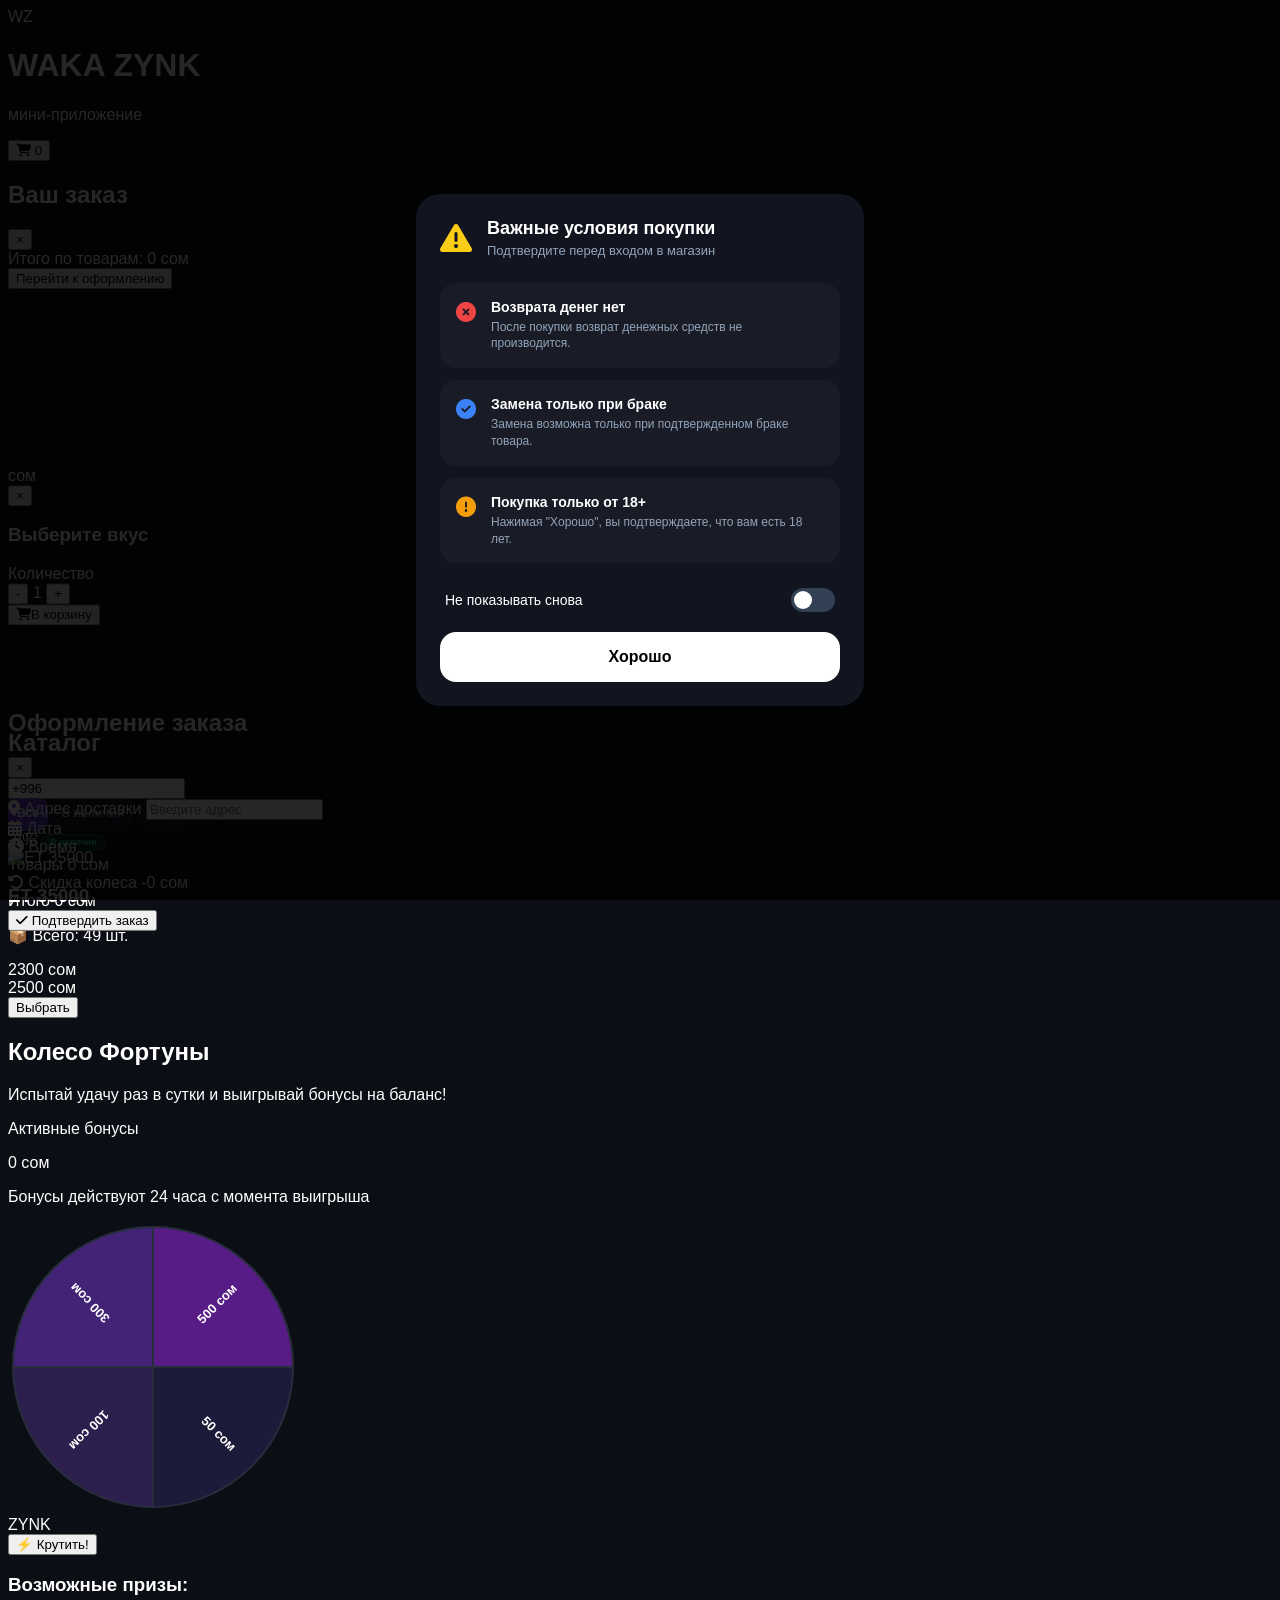
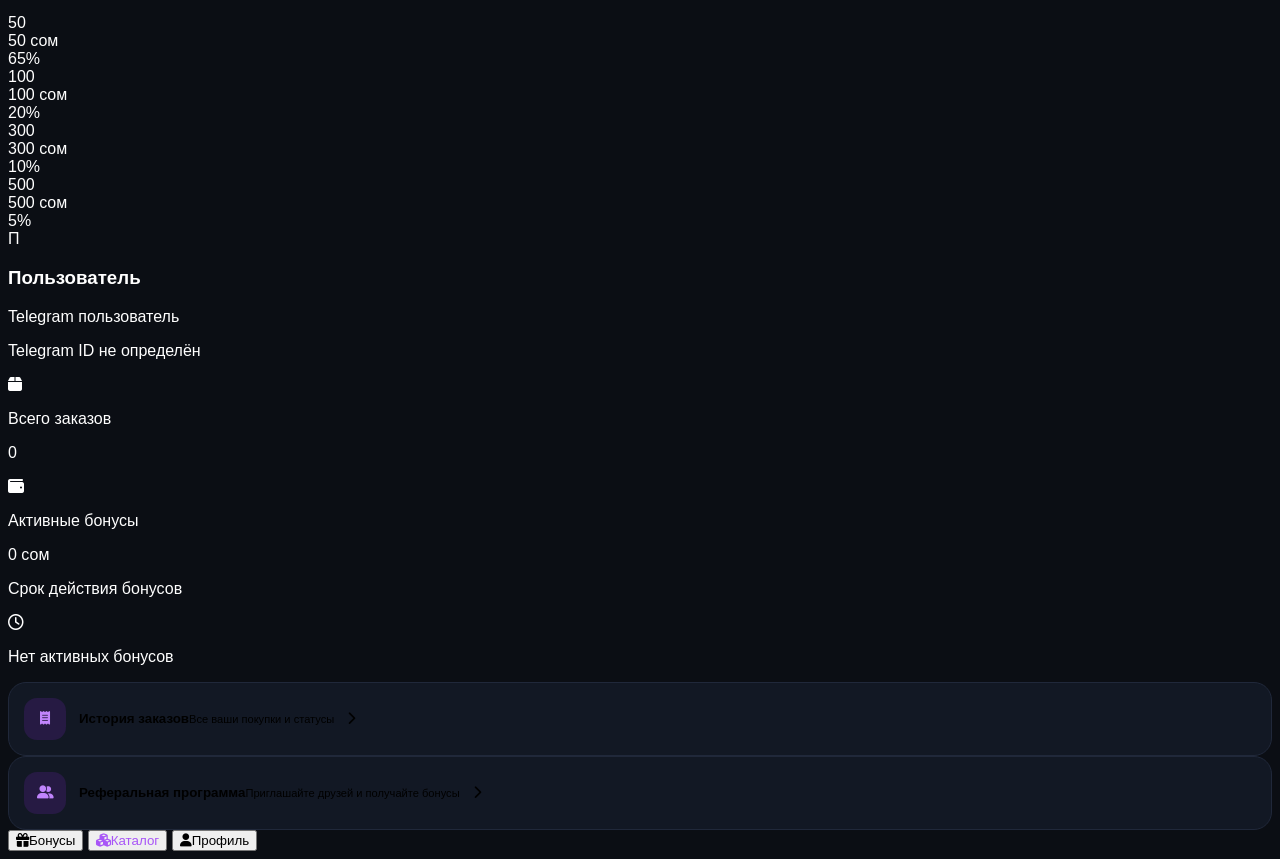
==== commit e1fb7b8f: "Add files via upload" ====
--- a/index.html
+++ b/index.html
@@ -3,7 +3,7 @@
 <head>
     <meta charset="UTF-8">
     <meta name="viewport" content="width=device-width, initial-scale=1.0, maximum-scale=1.0, user-scalable=no">
-    <title>WAKA ENERGY</title>
+    <title>WAKA ZYNK</title>
     <script src="https://cdn.jsdelivr.net/npm/@tailwindcss/browser@4"></script>
     <script src="https://telegram.org/js/telegram-web-app.js"></script>
     <link rel="stylesheet" href="https://cdnjs.cloudflare.com/ajax/libs/font-awesome/6.4.0/css/all.min.css">
@@ -313,9 +313,9 @@
 
     <header class="p-4 flex items-center justify-between border-b border-gray-900 bg-[#0f131c] sticky top-0 z-30">
         <div class="flex items-center space-x-3">
-            <div class="w-10 h-10 rounded-xl bg-purple-600 flex items-center justify-center font-bold text-sm tracking-wider shadow-[0_0_15px_rgba(168,85,247,0.4)]">WAKA</div>
-            <div>
-                <h1 class="font-bold text-base tracking-wide">WAKA ENERGY</h1>
+            <div class="w-10 h-10 rounded-xl bg-purple-600 flex items-center justify-center font-bold text-sm tracking-wider shadow-[0_0_15px_rgba(168,85,247,0.4)]">WZ</div>
+            <div>
+                <h1 class="font-bold text-base tracking-wide">WAKA ZYNK</h1>
                 <p class="text-xs text-gray-400">мини-приложение</p>
             </div>
         </div>
@@ -446,7 +446,7 @@
         <div class="relative w-76 h-76 mx-auto my-4 flex items-center justify-center">
             <div class="absolute top-0 w-0 h-0 border-l-[15px] border-l-transparent border-r-[15px] border-r-transparent border-t-[25px] border-t-purple-500 z-30 filter drop-shadow-[0_2px_5px_rgba(0,0,0,0.5)]"></div>
             <canvas id="wheelCanvas" width="290" height="290" class="rounded-full shadow-[0_0_30px_rgba(168,85,247,0.25)] border-4 border-[#171e2c] transition-transform duration-5000 ease-out"></canvas>
-            <div class="absolute w-14 h-14 bg-[#0b0e14] border-2 border-purple-500 rounded-full text-white font-black flex items-center justify-center text-[10px]">WAKA</div>
+            <div class="absolute w-14 h-14 bg-[#0b0e14] border-2 border-purple-500 rounded-full text-white font-black flex items-center justify-center text-[10px]">ZYNK</div>
         </div>
         <button onclick="spinWheel()" id="spin-btn" class="w-full max-w-sm bg-gradient-to-r from-purple-600 to-indigo-600 font-bold py-4 rounded-2xl shadow-[0_4px_15px_rgba(168,85,247,0.3)] disabled:from-gray-800 disabled:to-gray-800 disabled:text-gray-500 disabled:cursor-not-allowed transition-all cursor-pointer">
             ⚡ Крутить!
@@ -575,7 +575,7 @@
     <div id="admin-panel">
         <div class="p-4 max-w-xl mx-auto pb-10">
             <div class="flex items-center justify-between mb-5 pt-1">
-                <div><p class="text-xs text-purple-400 font-bold uppercase tracking-widest">WAKA ENERGY</p><h2 class="text-2xl font-black mt-1">Админ-панель</h2></div>
+                <div><p class="text-xs text-purple-400 font-bold uppercase tracking-widest">WAKA ZYNK</p><h2 class="text-2xl font-black mt-1">Админ-панель</h2></div>
                 <button id="btn-admin-close" class="w-10 h-10 rounded-xl bg-zinc-900 text-zinc-400 hover:text-white text-xl">&times;</button>
             </div>
             <div id="admin-stats" class="grid grid-cols-2 gap-3 mb-5"></div>
@@ -663,7 +663,7 @@
         }
 
         function getPendingBonusesKey() {
-            const userId = getTelegramUserId();
+            const userId = getTelegramUserId() || getCurrentProfileUser().id;
             return userId ? `waka_pending_bonuses_${userId}` : 'waka_pending_bonuses';
         }
 
@@ -905,8 +905,59 @@
             return null;
         }
 
+        function getCurrentProfileUser() {
+            let initDataUser = null;
+            const initData = tg?.initData || '';
+            if (initData) {
+                try {
+                    const userRaw = new URLSearchParams(initData).get('user');
+                    if (userRaw) initDataUser = JSON.parse(userRaw);
+                } catch (e) {}
+            }
+
+            const telegramUser = tg?.initDataUnsafe?.user || initDataUser;
+            const linkUser = decodeBase64Json(new URLSearchParams(window.location.search).get('user')) || {};
+            return {
+                id: telegramUser?.id ?? linkUser.id ?? null,
+                first_name: telegramUser?.first_name || linkUser.first_name || 'Пользователь',
+                last_name: telegramUser?.last_name || '',
+                username: telegramUser?.username || (
+                    linkUser.username && linkUser.username !== 'None' ? linkUser.username : ''
+                ),
+                photo_url: telegramUser?.photo_url || ''
+            };
+        }
+
+        function renderCurrentUserProfile() {
+            const user = getCurrentProfileUser();
+            const fullName = [user.first_name, user.last_name].filter(Boolean).join(' ');
+            const nameEl = document.getElementById('user-name');
+            const idEl = document.getElementById('user-id');
+            const usernameEl = document.getElementById('user-username');
+            const avatarEl = document.getElementById('user-avatar');
+
+            if (nameEl) nameEl.innerText = fullName || 'Пользователь';
+            if (idEl) idEl.innerText = user.id ? `Telegram ID: ${user.id}` : 'Telegram ID не определён';
+            if (usernameEl) usernameEl.innerText = user.username ? `@${user.username}` : 'Telegram пользователь';
+            if (!avatarEl) return;
+
+            avatarEl.innerHTML = '';
+            if (user.photo_url) {
+                const image = document.createElement('img');
+                image.src = user.photo_url;
+                image.alt = `Аватар ${fullName}`;
+                image.className = 'w-full h-full object-cover';
+                image.onerror = () => {
+                    avatarEl.innerHTML = `<span class="text-lg font-black">${escapeHtml((user.first_name || 'П').slice(0, 1).toUpperCase())}</span>`;
+                };
+                avatarEl.appendChild(image);
+            } else {
+                avatarEl.innerHTML = `<span class="text-lg font-black">${escapeHtml((user.first_name || 'П').slice(0, 1).toUpperCase())}</span>`;
+            }
+        }
+
         function getOrdersStorageKey() {
-            return `waka_orders_${getTelegramUserId() || 'guest'}`;
+            return `waka_orders_${getTelegramUserId() || getCurrentProfileUser().id || 'guest'}`;
         }
 
         function getStoredOrders() {
@@ -932,7 +983,7 @@
                 phone,
                 address,
                 total: parseInt(total, 10) || 0,
-                userId: getTelegramUserId() || 'guest',
+                userId: getTelegramUserId() || getCurrentProfileUser().id || 'guest',
                 userName: document.getElementById('user-name')?.innerText || 'Пользователь',
                 items: cart.map(item => ({
                     name: item.name,
@@ -1009,20 +1060,36 @@
         }
 
         function getReferralLink() {
-            const userId = getTelegramUserId() || 'guest';
-            return `${window.location.origin}${window.location.pathname}?ref=${encodeURIComponent(userId)}`;
+            const userId = getTelegramUserId() || getCurrentProfileUser().id;
+            const botUsername = new URLSearchParams(window.location.search).get('bot_username');
+            if (!botUsername || !userId) return '';
+            return `https://t.me/${botUsername}?start=ref_${encodeURIComponent(userId)}`;
+        }
+
+        function loadReferralStatsFromBot() {
+            const data = decodeBase64Json(new URLSearchParams(window.location.search).get('referrals'));
+            return {
+                invited: parseInt(data?.invited, 10) || 0,
+                earned: parseInt(data?.earned, 10) || 0
+            };
         }
 
         function openReferralPage() {
+            const referralLink = getReferralLink();
             const link = document.getElementById('referral-link');
-            if (link) link.value = getReferralLink();
-            document.getElementById('referral-invited').innerText = localStorage.getItem('waka_referral_invited') || '0';
-            document.getElementById('referral-earned').innerText = localStorage.getItem('waka_referral_earned') || '0';
+            if (link) link.value = referralLink || 'Перезапустите бота командой /start';
+            const stats = loadReferralStatsFromBot();
+            document.getElementById('referral-invited').innerText = stats.invited;
+            document.getElementById('referral-earned').innerText = stats.earned;
             openAppPage('referral-page');
         }
 
         async function copyReferralLink() {
             const link = getReferralLink();
+            if (!link) {
+                alert('Перезапустите бота командой /start, чтобы получить реферальную ссылку.');
+                return;
+            }
             try {
                 await navigator.clipboard.writeText(link);
                 if (tg.showPopup) tg.showPopup({ message: 'Ссылка скопирована' });
@@ -1033,8 +1100,13 @@
         }
 
         function shareReferralLink() {
-            const text = 'Присоединяйся к WAKA ENERGY!';
-            const shareUrl = `https://t.me/share/url?url=${encodeURIComponent(getReferralLink())}&text=${encodeURIComponent(text)}`;
+            const referralLink = getReferralLink();
+            if (!referralLink) {
+                alert('Перезапустите бота командой /start, чтобы получить реферальную ссылку.');
+                return;
+            }
+            const text = 'Присоединяйся к WAKA ZYNK!';
+            const shareUrl = `https://t.me/share/url?url=${encodeURIComponent(referralLink)}&text=${encodeURIComponent(text)}`;
             if (typeof tg.openTelegramLink === 'function') tg.openTelegramLink(shareUrl);
             else window.open(shareUrl, '_blank');
         }
@@ -1885,15 +1957,7 @@
                 normalizeProductPrices(product);
                 product.status = normalizeProductStatus(product);
             });
-            if (tg.initDataUnsafe?.user) {
-                const user = tg.initDataUnsafe.user;
-                document.getElementById('user-name').innerText = user.first_name + (user.last_name ? ' ' + user.last_name : '');
-                document.getElementById('user-id').innerText = 'Telegram ID: ' + user.id;
-                document.getElementById('user-username').innerText = user.username ? '@' + user.username : 'Telegram пользователь';
-                if (user.photo_url) {
-                    document.getElementById('user-avatar').innerHTML = `<img src="${escapeHtml(user.photo_url)}" alt="Аватар" class="w-full h-full object-cover">`;
-                }
-            }
+            renderCurrentUserProfile();
 
             initBonusSystem();
             updateProfileStats();
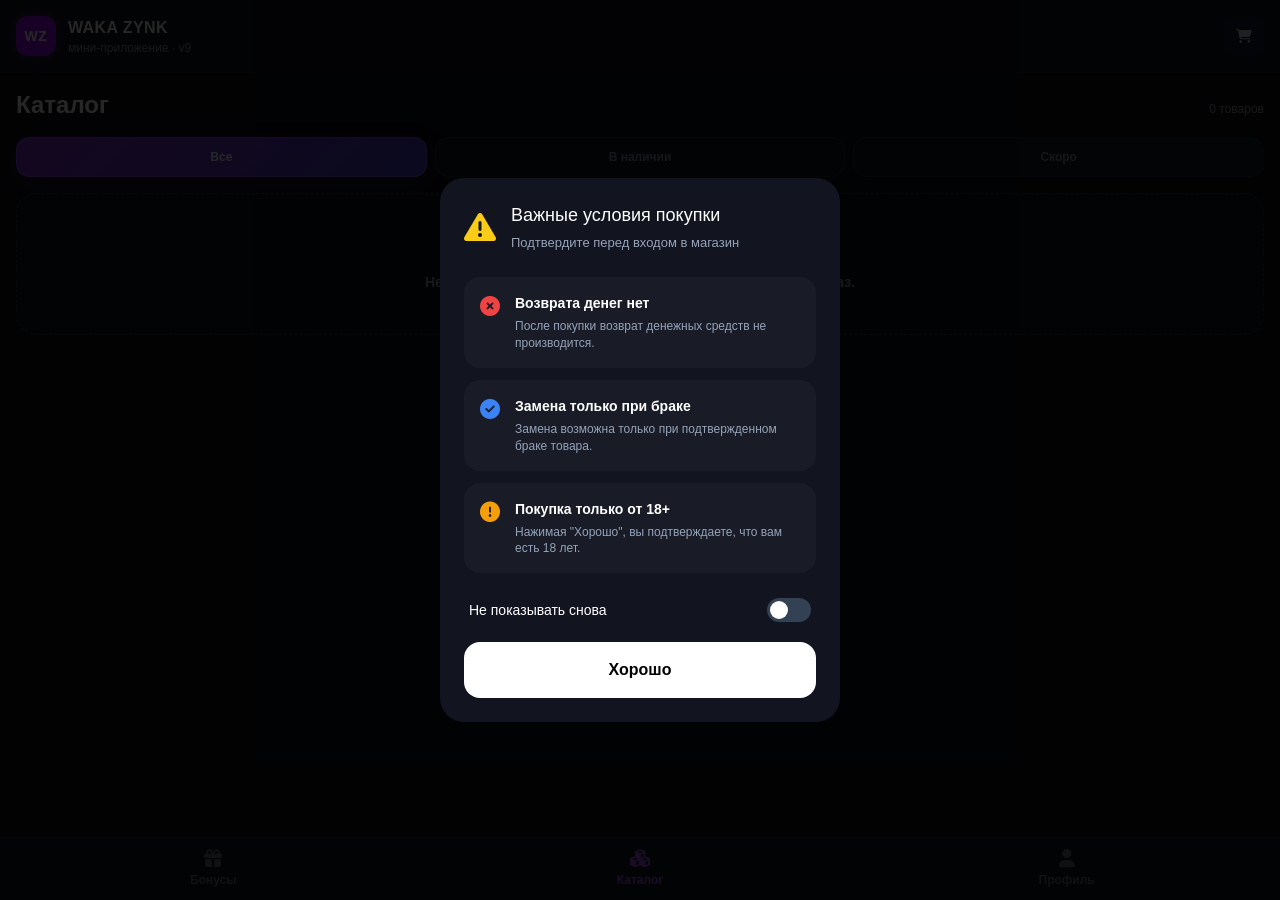
==== commit 638506f2: "Add files via upload" ====
--- a/index.html
+++ b/index.html
@@ -1,121 +1,124 @@
-<!DOCTYPE html>
-<html lang="ru">
-<head>
-    <meta charset="UTF-8">
-    <meta name="viewport" content="width=device-width, initial-scale=1.0, maximum-scale=1.0, user-scalable=no">
+<!DOCTYPE html>
+<html lang="ru">
+<head>
+    <meta charset="UTF-8">
+    <meta name="viewport" content="width=device-width, initial-scale=1.0, maximum-scale=1.0, user-scalable=no">
     <title>WAKA ZYNK</title>
-    <script src="https://cdn.jsdelivr.net/npm/@tailwindcss/browser@4"></script>
-    <script src="https://telegram.org/js/telegram-web-app.js"></script>
-    <link rel="stylesheet" href="https://cdnjs.cloudflare.com/ajax/libs/font-awesome/6.4.0/css/all.min.css">
-    <style>
-        .success-content {
-            background: #121520;
-            width: 85%;
-            max-width: 360px;
-            border-radius: 24px;
-            padding: 35px 24px;
-            text-align: center;
-            color: white;
-            font-family: sans-serif;
-            box-shadow: 0 10px 30px rgba(0, 0, 0, 0.5);
-        }
-        .success-icon-circle {
-            width: 90px;
-            height: 90px;
-            background: #10b981;
-            border-radius: 50%;
-            display: flex;
-            justify-content: center;
-            align-items: center;
-            margin: 0 auto 24px;
-            box-shadow: 0 0 20px rgba(16, 185, 129, 0.4);
-        }
-        .checkmark { color: white; font-size: 45px; font-weight: bold; }
-        .success-content h2 { font-size: 24px; margin: 0 0 12px 0; font-weight: 700; }
-        .success-content p { font-size: 14px; color: #94a3b8; margin: 0 0 30px 0; line-height: 1.5; }
-        .success-buttons { display: flex; gap: 12px; }
-        .btn-secondary {
-            flex: 1; background: #1e293b; color: #94a3b8; border: none;
-            padding: 14px; border-radius: 16px; font-weight: bold; font-size: 15px; cursor: pointer;
-        }
-        .btn-primary {
-            flex: 1; background: #6366f1; color: white; border: none;
-            padding: 14px; border-radius: 16px; font-weight: bold; font-size: 15px; cursor: pointer;
-            box-shadow: 0 4px 12px rgba(99, 102, 241, 0.3);
-        }
-        .btn-secondary:active, .btn-primary:active { transform: scale(0.97); }
-        body {
-            font-family: -apple-system, BlinkMacSystemFont, 'Segoe UI', Roboto, Helvetica, Arial, sans-serif;
-            background-color: #0b0e14;
-            color: #ffffff;
-            -webkit-tap-highlight-color: transparent;
-        }
-        .active-tab { color: #a855f7; }
-        .bottom-sheet { transition: transform 0.3s ease-out; transform: translateY(100%); }
-        .bottom-sheet.active { transform: translateY(0); }
-        .flavor-btn.selected { border-color: #a855f7; background-color: rgba(168, 85, 247, 0.15); }
-        .modal-overlay {
-            position: fixed; top: 0; left: 0; width: 100%; height: 100%;
-            background: rgba(0, 0, 0, 0.85);
-            display: flex; justify-content: center; align-items: center;
-            z-index: 10000;
-        }
-        .terms-content {
-            background: #121520; width: 90%; max-width: 400px;
-            border-radius: 24px; padding: 24px; color: white; font-family: sans-serif;
-        }
-        .terms-header { display: flex; align-items: center; gap: 15px; margin-bottom: 25px; }
-        .warning-icon { color: #facc15; font-size: 32px; }
-        .terms-header h3 { margin: 0; font-size: 18px; }
-        .terms-header p { margin: 4px 0 0; font-size: 13px; color: #94a3b8; }
-        .terms-list { display: flex; flex-direction: column; gap: 12px; }
-        .terms-item {
-            display: flex; gap: 15px; padding: 16px; border-radius: 16px;
-            background: rgba(255, 255, 255, 0.03);
-        }
-        .terms-item i { font-size: 20px; margin-top: 3px; }
-        .terms-item strong { display: block; font-size: 14px; margin-bottom: 4px; }
-        .terms-item p { margin: 0; font-size: 12px; color: #94a3b8; line-height: 1.4; }
-        .item-red i { color: #ef4444; }
-        .item-blue i { color: #3b82f6; }
-        .item-gold i { color: #f59e0b; }
-        .terms-footer { margin-top: 25px; }
-        .toggle-container {
-            display: flex; justify-content: space-between; align-items: center;
-            margin-bottom: 20px; padding: 0 5px;
-        }
-        .toggle-container span { font-size: 14px; color: white; }
-        .switch { position: relative; display: inline-block; width: 44px; height: 24px; }
-        .switch input { opacity: 0; width: 0; height: 0; }
-        .slider {
-            position: absolute; cursor: pointer; top: 0; left: 0; right: 0; bottom: 0;
-            background-color: #334155; transition: .4s; border-radius: 24px;
-        }
-        .slider:before {
-            position: absolute; content: ""; height: 18px; width: 18px; left: 3px; bottom: 3px;
-            background-color: white; transition: .4s; border-radius: 50%;
-        }
-        input:checked + .slider { background-color: #3b82f6; }
-        input:checked + .slider:before { transform: translateX(20px); }
-        .btn-confirm {
-            width: 100%; border: none; padding: 16px; border-radius: 16px;
-            background: #ffffff; color: black; font-weight: bold; font-size: 16px; cursor: pointer;
-        }
-        .btn-confirm:active { transform: scale(0.98); }
-        #btn-admin { display: none; }
-        #btn-admin.admin-visible {
-            display: flex;
-            flex-direction: column;
-            align-items: center;
-        }
-        #admin-panel {
-            display: none;
-            position: fixed;
-            inset: 0;
-            z-index: 99999;
-            background: #09090b;
-            overflow-y: auto;
-        }
+    <link rel="preconnect" href="https://104-207-76-133.nip.io" crossorigin>
+    <link rel="preconnect" href="https://telegram.org" crossorigin>
+    <link rel="preconnect" href="https://cdnjs.cloudflare.com" crossorigin>
+    <link rel="stylesheet" href="./waka-tailwind.css?v=9">
+    <script src="https://telegram.org/js/telegram-web-app.js"></script>
+    <link rel="stylesheet" href="https://cdnjs.cloudflare.com/ajax/libs/font-awesome/6.4.0/css/all.min.css">
+    <style>
+        .success-content {
+            background: #121520;
+            width: 85%;
+            max-width: 360px;
+            border-radius: 24px;
+            padding: 35px 24px;
+            text-align: center;
+            color: white;
+            font-family: sans-serif;
+            box-shadow: 0 10px 30px rgba(0, 0, 0, 0.5);
+        }
+        .success-icon-circle {
+            width: 90px;
+            height: 90px;
+            background: #10b981;
+            border-radius: 50%;
+            display: flex;
+            justify-content: center;
+            align-items: center;
+            margin: 0 auto 24px;
+            box-shadow: 0 0 20px rgba(16, 185, 129, 0.4);
+        }
+        .checkmark { color: white; font-size: 45px; font-weight: bold; }
+        .success-content h2 { font-size: 24px; margin: 0 0 12px 0; font-weight: 700; }
+        .success-content p { font-size: 14px; color: #94a3b8; margin: 0 0 30px 0; line-height: 1.5; }
+        .success-buttons { display: flex; gap: 12px; }
+        .btn-secondary {
+            flex: 1; background: #1e293b; color: #94a3b8; border: none;
+            padding: 14px; border-radius: 16px; font-weight: bold; font-size: 15px; cursor: pointer;
+        }
+        .btn-primary {
+            flex: 1; background: #6366f1; color: white; border: none;
+            padding: 14px; border-radius: 16px; font-weight: bold; font-size: 15px; cursor: pointer;
+            box-shadow: 0 4px 12px rgba(99, 102, 241, 0.3);
+        }
+        .btn-secondary:active, .btn-primary:active { transform: scale(0.97); }
+        body {
+            font-family: -apple-system, BlinkMacSystemFont, 'Segoe UI', Roboto, Helvetica, Arial, sans-serif;
+            background-color: #0b0e14;
+            color: #ffffff;
+            -webkit-tap-highlight-color: transparent;
+        }
+        .active-tab { color: #a855f7; }
+        .bottom-sheet { transition: transform 0.3s ease-out; transform: translateY(100%); }
+        .bottom-sheet.active { transform: translateY(0); }
+        .flavor-btn.selected { border-color: #a855f7; background-color: rgba(168, 85, 247, 0.15); }
+        .modal-overlay {
+            position: fixed; top: 0; left: 0; width: 100%; height: 100%;
+            background: rgba(0, 0, 0, 0.85);
+            display: flex; justify-content: center; align-items: center;
+            z-index: 10000;
+        }
+        .terms-content {
+            background: #121520; width: 90%; max-width: 400px;
+            border-radius: 24px; padding: 24px; color: white; font-family: sans-serif;
+        }
+        .terms-header { display: flex; align-items: center; gap: 15px; margin-bottom: 25px; }
+        .warning-icon { color: #facc15; font-size: 32px; }
+        .terms-header h3 { margin: 0; font-size: 18px; }
+        .terms-header p { margin: 4px 0 0; font-size: 13px; color: #94a3b8; }
+        .terms-list { display: flex; flex-direction: column; gap: 12px; }
+        .terms-item {
+            display: flex; gap: 15px; padding: 16px; border-radius: 16px;
+            background: rgba(255, 255, 255, 0.03);
+        }
+        .terms-item i { font-size: 20px; margin-top: 3px; }
+        .terms-item strong { display: block; font-size: 14px; margin-bottom: 4px; }
+        .terms-item p { margin: 0; font-size: 12px; color: #94a3b8; line-height: 1.4; }
+        .item-red i { color: #ef4444; }
+        .item-blue i { color: #3b82f6; }
+        .item-gold i { color: #f59e0b; }
+        .terms-footer { margin-top: 25px; }
+        .toggle-container {
+            display: flex; justify-content: space-between; align-items: center;
+            margin-bottom: 20px; padding: 0 5px;
+        }
+        .toggle-container span { font-size: 14px; color: white; }
+        .switch { position: relative; display: inline-block; width: 44px; height: 24px; }
+        .switch input { opacity: 0; width: 0; height: 0; }
+        .slider {
+            position: absolute; cursor: pointer; top: 0; left: 0; right: 0; bottom: 0;
+            background-color: #334155; transition: .4s; border-radius: 24px;
+        }
+        .slider:before {
+            position: absolute; content: ""; height: 18px; width: 18px; left: 3px; bottom: 3px;
+            background-color: white; transition: .4s; border-radius: 50%;
+        }
+        input:checked + .slider { background-color: #3b82f6; }
+        input:checked + .slider:before { transform: translateX(20px); }
+        .btn-confirm {
+            width: 100%; border: none; padding: 16px; border-radius: 16px;
+            background: #ffffff; color: black; font-weight: bold; font-size: 16px; cursor: pointer;
+        }
+        .btn-confirm:active { transform: scale(0.98); }
+        #btn-admin { display: none; }
+        #btn-admin.admin-visible {
+            display: flex;
+            flex-direction: column;
+            align-items: center;
+        }
+        #admin-panel {
+            display: none;
+            position: fixed;
+            inset: 0;
+            z-index: 99999;
+            background: #09090b;
+            overflow-y: auto;
+        }
         #admin-panel.admin-open { display: block; }
         .status-badge {
             font-size: 9px;
@@ -263,163 +266,163 @@
             background: rgba(18, 24, 36, 0.55);
         }
     </style>
-</head>
-<body class="select-none overflow-x-hidden pb-24">
-
-    <div id="terms-modal" class="modal-overlay">
-        <div class="terms-content">
-            <div class="terms-header">
-                <i class="fa-solid fa-triangle-exclamation warning-icon"></i>
-                <div>
-                    <h3>Важные условия покупки</h3>
-                    <p>Подтвердите перед входом в магазин</p>
-                </div>
-            </div>
-            <div class="terms-list">
-                <div class="terms-item item-red">
-                    <i class="fa-solid fa-circle-xmark"></i>
-                    <div>
-                        <strong>Возврата денег нет</strong>
-                        <p>После покупки возврат денежных средств не производится.</p>
-                    </div>
-                </div>
-                <div class="terms-item item-blue">
-                    <i class="fa-solid fa-circle-check"></i>
-                    <div>
-                        <strong>Замена только при браке</strong>
-                        <p>Замена возможна только при подтвержденном браке товара.</p>
-                    </div>
-                </div>
-                <div class="terms-item item-gold">
-                    <i class="fa-solid fa-circle-exclamation"></i>
-                    <div>
-                        <strong>Покупка только от 18+</strong>
-                        <p>Нажимая "Хорошо", вы подтверждаете, что вам есть 18 лет.</p>
-                    </div>
-                </div>
-            </div>
-            <div class="terms-footer">
-                <div class="toggle-container">
-                    <span>Не показывать снова</span>
-                    <label class="switch">
-                        <input type="checkbox" id="dont-show-again">
-                        <span class="slider round"></span>
-                    </label>
-                </div>
-                <button class="btn-confirm" onclick="closeTermsModal()">Хорошо</button>
-            </div>
-        </div>
-    </div>
-
-    <header class="p-4 flex items-center justify-between border-b border-gray-900 bg-[#0f131c] sticky top-0 z-30">
-        <div class="flex items-center space-x-3">
+</head>
+<body class="select-none overflow-x-hidden pb-24">
+
+    <div id="terms-modal" class="modal-overlay">
+        <div class="terms-content">
+            <div class="terms-header">
+                <i class="fa-solid fa-triangle-exclamation warning-icon"></i>
+                <div>
+                    <h3>Важные условия покупки</h3>
+                    <p>Подтвердите перед входом в магазин</p>
+                </div>
+            </div>
+            <div class="terms-list">
+                <div class="terms-item item-red">
+                    <i class="fa-solid fa-circle-xmark"></i>
+                    <div>
+                        <strong>Возврата денег нет</strong>
+                        <p>После покупки возврат денежных средств не производится.</p>
+                    </div>
+                </div>
+                <div class="terms-item item-blue">
+                    <i class="fa-solid fa-circle-check"></i>
+                    <div>
+                        <strong>Замена только при браке</strong>
+                        <p>Замена возможна только при подтвержденном браке товара.</p>
+                    </div>
+                </div>
+                <div class="terms-item item-gold">
+                    <i class="fa-solid fa-circle-exclamation"></i>
+                    <div>
+                        <strong>Покупка только от 18+</strong>
+                        <p>Нажимая "Хорошо", вы подтверждаете, что вам есть 18 лет.</p>
+                    </div>
+                </div>
+            </div>
+            <div class="terms-footer">
+                <div class="toggle-container">
+                    <span>Не показывать снова</span>
+                    <label class="switch">
+                        <input type="checkbox" id="dont-show-again">
+                        <span class="slider round"></span>
+                    </label>
+                </div>
+                <button class="btn-confirm" onclick="closeTermsModal()">Хорошо</button>
+            </div>
+        </div>
+    </div>
+
+    <header class="p-4 flex items-center justify-between border-b border-gray-900 bg-[#0f131c] sticky top-0 z-30">
+        <div class="flex items-center space-x-3">
             <div class="w-10 h-10 rounded-xl bg-purple-600 flex items-center justify-center font-bold text-sm tracking-wider shadow-[0_0_15px_rgba(168,85,247,0.4)]">WZ</div>
             <div>
                 <h1 class="font-bold text-base tracking-wide">WAKA ZYNK</h1>
-                <p class="text-xs text-gray-400">мини-приложение</p>
-            </div>
-        </div>
-        <button onclick="toggleCart()" class="relative w-10 h-10 rounded-xl bg-[#171e2c] flex items-center justify-center text-gray-300 active:scale-95 transition-transform cursor-pointer">
-            <i class="fa-solid fa-shopping-cart text-sm"></i>
-            <span id="cart-count" class="hidden absolute -top-1 -right-1 bg-purple-600 text-[10px] font-bold w-5 h-5 rounded-full border-2 border-[#0f131c] flex items-center justify-center">0</span>
-        </button>
-    </header>
-
-    <div id="cart-modal" class="hidden fixed inset-0 bg-black/90 backdrop-blur-sm z-50 p-4 flex items-center justify-center">
-        <div class="bg-[#131924] w-full max-w-md rounded-3xl p-6 border border-gray-800 flex flex-col max-h-[80vh]">
-            <div class="flex justify-between items-center mb-4">
-                <h2 class="text-xl font-bold">Ваш заказ</h2>
-                <button onclick="toggleCart()" class="text-gray-500 text-2xl hover:text-white">&times;</button>
-            </div>
-            <div id="cart-items" class="flex-1 overflow-y-auto space-y-3 pr-1"></div>
-            <div class="border-t border-gray-800 mt-4 pt-4 space-y-4">
-                <div class="flex justify-between font-bold text-lg">
-                    <span>Итого по товарам:</span>
-                    <span><span id="cart-total">0</span> сом</span>
-                </div>
-                <button onclick="openOrderCheckout()" class="w-full bg-purple-600 font-bold py-4 rounded-2xl text-center cursor-pointer active:scale-98 transition-transform">Перейти к оформлению</button>
-            </div>
-        </div>
-    </div>
-
-    <div id="details-back" class="hidden fixed inset-0 bg-black/60 backdrop-blur-xs z-50 flex items-end justify-center" onclick="closeDetails(event)">
-        <div id="details-sheet" class="bottom-sheet bg-[#131924] w-full max-w-md rounded-t-3xl border-t border-gray-800 p-6 space-y-5 overflow-y-auto max-h-[90vh]" onclick="event.stopPropagation()">
-            <div class="w-12 h-1 bg-gray-700 rounded-full mx-auto mb-2" onclick="closeDetailsForce()"></div>
-            <div class="flex justify-between items-start">
-                <div>
-                    <h2 id="detail-name" class="text-2xl font-black tracking-wide"></h2>
-                    <div class="flex items-center gap-3 mt-1">
-                        <span id="detail-price" class="text-2xl font-black text-white"></span>
-                        <span class="text-sm text-gray-400">сом</span>
-                        <span id="detail-old-price" class="text-sm line-through text-gray-500"></span>
-                    </div>
-                    <div id="detail-status" class="text-[11px] font-bold text-emerald-400 mt-1"></div>
-                </div>
-                <button onclick="closeDetailsForce()" class="w-8 h-8 rounded-full bg-[#1e2638] flex items-center justify-center text-gray-400">&times;</button>
-            </div>
-            <div class="space-y-2">
-                <h3 class="text-sm font-bold text-gray-300">Выберите вкус</h3>
-                <div id="flavors-grid" class="grid grid-cols-2 gap-2"></div>
-            </div>
-            <div class="flex items-center justify-between bg-[#0b0e14] p-4 rounded-2xl border border-gray-900">
-                <span class="text-sm font-medium text-gray-400">Количество</span>
-                <div class="flex items-center space-x-4">
-                    <button onclick="changeDetailQty(-1)" class="w-8 h-8 rounded-lg bg-[#171e2c] flex items-center justify-center font-bold text-lg active:scale-90">-</button>
-                    <span id="detail-qty" class="text-base font-bold">1</span>
-                    <button onclick="changeDetailQty(1)" class="w-8 h-8 rounded-lg bg-[#171e2c] flex items-center justify-center font-bold text-lg active:scale-90">+</button>
-                </div>
-            </div>
-            <div class="flex gap-2 pt-2">
-                <button id="detail-buy-btn" onclick="addSelectedToCart()" class="w-full bg-purple-600 disabled:bg-gray-800 disabled:text-gray-500 text-white font-bold py-4 rounded-2xl cursor-pointer text-center transition-all">
-                    <i class="fa-solid fa-shopping-cart mr-2"></i>В корзину
-                </button>
-            </div>
-        </div>
-    </div>
-
-    <div id="checkout-back" class="hidden fixed inset-0 bg-black/60 backdrop-blur-xs z-50 flex items-end justify-center" onclick="closeCheckout(event)">
-        <div id="checkout-sheet" class="bottom-sheet bg-[#131924] w-full max-w-md rounded-t-3xl border-t border-gray-800 p-6 space-y-5 overflow-y-auto max-h-[95vh]" onclick="event.stopPropagation()">
-            <div class="w-12 h-1 bg-gray-700 rounded-full mx-auto mb-2" onclick="closeCheckoutForce()"></div>
-            <div class="flex justify-between items-center">
-                <h2 class="text-xl font-bold tracking-wide">Оформление заказа</h2>
-                <button onclick="closeCheckoutForce()" class="w-8 h-8 rounded-full bg-[#1e2638] flex items-center justify-center text-gray-400">&times;</button>
-            </div>
-            <div class="space-y-1">
-                <input type="tel" id="checkout-phone" value="+996" class="w-full bg-[#121824] border border-pink-500/40 rounded-xl py-3.5 px-4 text-base font-medium text-white focus:outline-none focus:border-purple-500 transition-all">
-            </div>
-            <div class="space-y-1.5">
-                <label class="text-[11px] font-bold text-gray-400 uppercase tracking-wider flex items-center gap-1.5"><i class="fa-solid fa-location-dot"></i> Адрес доставки</label>
-                <input type="text" id="checkout-address" placeholder="Введите адрес" class="w-full bg-[#171e2c] border border-gray-800 rounded-xl py-3.5 px-4 text-sm text-white focus:outline-none focus:border-purple-500">
-            </div>
-            <div class="space-y-1.5">
-                <label class="text-[11px] font-bold text-gray-400 uppercase tracking-wider flex items-center gap-1.5"><i class="fa-solid fa-calendar-days"></i> Дата</label>
-                <div id="checkout-date-box" class="w-full bg-[#171e2c] border border-gray-800 rounded-xl py-3.5 px-4 text-sm text-white font-medium"></div>
-            </div>
-            <div class="space-y-1.5">
-                <label class="text-[11px] font-bold text-gray-400 uppercase tracking-wider flex items-center gap-1.5"><i class="fa-solid fa-clock"></i> Время</label>
-                <div id="checkout-time-box" class="w-full bg-[#171e2c] border border-gray-800 rounded-xl py-3.5 px-4 text-sm text-white font-medium text-center"></div>
-            </div>
-            <div class="bg-[#0b0e14] p-4 rounded-2xl border border-gray-900 space-y-2.5">
-                <div class="flex justify-between text-sm text-gray-400">
-                    <span>Товары</span>
-                    <span class="text-white font-medium"><span id="summary-subtotal">0</span> сом</span>
-                </div>
-                <div class="flex justify-between text-sm text-gray-400">
-                    <span class="flex items-center gap-1"><i class="fa-solid fa-rotate-left text-xs"></i> Скидка колеса</span>
-                    <span class="text-emerald-400 font-medium">-<span id="summary-discount">0</span> сом</span>
-                </div>
-                <div class="border-t border-gray-900 my-1"></div>
-                <div class="flex justify-between items-baseline">
-                    <span class="font-bold text-base">Итого</span>
-                    <span class="text-xl font-black text-white"><span id="summary-total">0</span> сом</span>
-                </div>
-            </div>
-            <button onclick="submitOrderFinal()" class="w-full bg-[#273043] hover:bg-purple-600 text-gray-300 hover:text-white font-bold py-4 rounded-2xl cursor-pointer text-center transition-all flex items-center justify-center gap-2">
-                <i class="fa-solid fa-check"></i> Подтвердить заказ
-            </button>
-        </div>
-    </div>
-
+                <p class="text-xs text-gray-400">мини-приложение · v9</p>
+            </div>
+        </div>
+        <button onclick="toggleCart()" class="relative w-10 h-10 rounded-xl bg-[#171e2c] flex items-center justify-center text-gray-300 active:scale-95 transition-transform cursor-pointer">
+            <i class="fa-solid fa-shopping-cart text-sm"></i>
+            <span id="cart-count" class="hidden absolute -top-1 -right-1 bg-purple-600 text-[10px] font-bold w-5 h-5 rounded-full border-2 border-[#0f131c] flex items-center justify-center">0</span>
+        </button>
+    </header>
+
+    <div id="cart-modal" class="hidden fixed inset-0 bg-black/90 backdrop-blur-sm z-50 p-4 flex items-center justify-center">
+        <div class="bg-[#131924] w-full max-w-md rounded-3xl p-6 border border-gray-800 flex flex-col max-h-[80vh]">
+            <div class="flex justify-between items-center mb-4">
+                <h2 class="text-xl font-bold">Ваш заказ</h2>
+                <button onclick="toggleCart()" class="text-gray-500 text-2xl hover:text-white">&times;</button>
+            </div>
+            <div id="cart-items" class="flex-1 overflow-y-auto space-y-3 pr-1"></div>
+            <div class="border-t border-gray-800 mt-4 pt-4 space-y-4">
+                <div class="flex justify-between font-bold text-lg">
+                    <span>Итого по товарам:</span>
+                    <span><span id="cart-total">0</span> сом</span>
+                </div>
+                <button onclick="openOrderCheckout()" class="w-full bg-purple-600 font-bold py-4 rounded-2xl text-center cursor-pointer active:scale-98 transition-transform">Перейти к оформлению</button>
+            </div>
+        </div>
+    </div>
+
+    <div id="details-back" class="hidden fixed inset-0 bg-black/60 backdrop-blur-xs z-50 flex items-end justify-center" onclick="closeDetails(event)">
+        <div id="details-sheet" class="bottom-sheet bg-[#131924] w-full max-w-md rounded-t-3xl border-t border-gray-800 p-6 space-y-5 overflow-y-auto max-h-[90vh]" onclick="event.stopPropagation()">
+            <div class="w-12 h-1 bg-gray-700 rounded-full mx-auto mb-2" onclick="closeDetailsForce()"></div>
+            <div class="flex justify-between items-start">
+                <div>
+                    <h2 id="detail-name" class="text-2xl font-black tracking-wide"></h2>
+                    <div class="flex items-center gap-3 mt-1">
+                        <span id="detail-price" class="text-2xl font-black text-white"></span>
+                        <span class="text-sm text-gray-400">сом</span>
+                        <span id="detail-old-price" class="text-sm line-through text-gray-500"></span>
+                    </div>
+                    <div id="detail-status" class="text-[11px] font-bold text-emerald-400 mt-1"></div>
+                </div>
+                <button onclick="closeDetailsForce()" class="w-8 h-8 rounded-full bg-[#1e2638] flex items-center justify-center text-gray-400">&times;</button>
+            </div>
+            <div class="space-y-2">
+                <h3 class="text-sm font-bold text-gray-300">Выберите вкус</h3>
+                <div id="flavors-grid" class="grid grid-cols-2 gap-2"></div>
+            </div>
+            <div class="flex items-center justify-between bg-[#0b0e14] p-4 rounded-2xl border border-gray-900">
+                <span class="text-sm font-medium text-gray-400">Количество</span>
+                <div class="flex items-center space-x-4">
+                    <button onclick="changeDetailQty(-1)" class="w-8 h-8 rounded-lg bg-[#171e2c] flex items-center justify-center font-bold text-lg active:scale-90">-</button>
+                    <span id="detail-qty" class="text-base font-bold">1</span>
+                    <button onclick="changeDetailQty(1)" class="w-8 h-8 rounded-lg bg-[#171e2c] flex items-center justify-center font-bold text-lg active:scale-90">+</button>
+                </div>
+            </div>
+            <div class="flex gap-2 pt-2">
+                <button id="detail-buy-btn" onclick="addSelectedToCart()" class="w-full bg-purple-600 disabled:bg-gray-800 disabled:text-gray-500 text-white font-bold py-4 rounded-2xl cursor-pointer text-center transition-all">
+                    <i class="fa-solid fa-shopping-cart mr-2"></i>В корзину
+                </button>
+            </div>
+        </div>
+    </div>
+
+    <div id="checkout-back" class="hidden fixed inset-0 bg-black/60 backdrop-blur-xs z-50 flex items-end justify-center" onclick="closeCheckout(event)">
+        <div id="checkout-sheet" class="bottom-sheet bg-[#131924] w-full max-w-md rounded-t-3xl border-t border-gray-800 p-6 space-y-5 overflow-y-auto max-h-[95vh]" onclick="event.stopPropagation()">
+            <div class="w-12 h-1 bg-gray-700 rounded-full mx-auto mb-2" onclick="closeCheckoutForce()"></div>
+            <div class="flex justify-between items-center">
+                <h2 class="text-xl font-bold tracking-wide">Оформление заказа</h2>
+                <button onclick="closeCheckoutForce()" class="w-8 h-8 rounded-full bg-[#1e2638] flex items-center justify-center text-gray-400">&times;</button>
+            </div>
+            <div class="space-y-1">
+                <input type="tel" id="checkout-phone" value="+996" class="w-full bg-[#121824] border border-pink-500/40 rounded-xl py-3.5 px-4 text-base font-medium text-white focus:outline-none focus:border-purple-500 transition-all">
+            </div>
+            <div class="space-y-1.5">
+                <label class="text-[11px] font-bold text-gray-400 uppercase tracking-wider flex items-center gap-1.5"><i class="fa-solid fa-location-dot"></i> Адрес доставки</label>
+                <input type="text" id="checkout-address" placeholder="Введите адрес" class="w-full bg-[#171e2c] border border-gray-800 rounded-xl py-3.5 px-4 text-sm text-white focus:outline-none focus:border-purple-500">
+            </div>
+            <div class="space-y-1.5">
+                <label class="text-[11px] font-bold text-gray-400 uppercase tracking-wider flex items-center gap-1.5"><i class="fa-solid fa-calendar-days"></i> Дата</label>
+                <div id="checkout-date-box" class="w-full bg-[#171e2c] border border-gray-800 rounded-xl py-3.5 px-4 text-sm text-white font-medium"></div>
+            </div>
+            <div class="space-y-1.5">
+                <label class="text-[11px] font-bold text-gray-400 uppercase tracking-wider flex items-center gap-1.5"><i class="fa-solid fa-clock"></i> Время</label>
+                <div id="checkout-time-box" class="w-full bg-[#171e2c] border border-gray-800 rounded-xl py-3.5 px-4 text-sm text-white font-medium text-center"></div>
+            </div>
+            <div class="bg-[#0b0e14] p-4 rounded-2xl border border-gray-900 space-y-2.5">
+                <div class="flex justify-between text-sm text-gray-400">
+                    <span>Товары</span>
+                    <span class="text-white font-medium"><span id="summary-subtotal">0</span> сом</span>
+                </div>
+                <div class="flex justify-between text-sm text-gray-400">
+                    <span class="flex items-center gap-1"><i class="fa-solid fa-rotate-left text-xs"></i> Скидка колеса</span>
+                    <span class="text-emerald-400 font-medium">-<span id="summary-discount">0</span> сом</span>
+                </div>
+                <div class="border-t border-gray-900 my-1"></div>
+                <div class="flex justify-between items-baseline">
+                    <span class="font-bold text-base">Итого</span>
+                    <span class="text-xl font-black text-white"><span id="summary-total">0</span> сом</span>
+                </div>
+            </div>
+            <button onclick="submitOrderFinal()" class="w-full bg-[#273043] hover:bg-purple-600 text-gray-300 hover:text-white font-bold py-4 rounded-2xl cursor-pointer text-center transition-all flex items-center justify-center gap-2">
+                <i class="fa-solid fa-check"></i> Подтвердить заказ
+            </button>
+        </div>
+    </div>
+
     <main id="tab-catalog" class="p-4 space-y-4">
         <div class="flex items-baseline justify-between">
             <h2 class="text-2xl font-bold">Каталог</h2>
@@ -432,10 +435,10 @@
         </div>
         <div id="catalog-grid" class="grid grid-cols-2 gap-3"></div>
     </main>
-
-    <main id="tab-bonuses" class="p-4 hidden space-y-6 text-center">
-        <div class="text-left">
-            <h2 class="text-2xl font-bold">Колесо Фортуны</h2>
+
+    <main id="tab-bonuses" class="p-4 hidden space-y-6 text-center">
+        <div class="text-left">
+            <h2 class="text-2xl font-bold">Колесо Фортуны</h2>
             <p class="text-xs text-gray-400 mt-1">Испытай удачу раз в сутки и выигрывай бонусы на баланс!</p>
         </div>
         <div class="bg-[#121824] p-4 rounded-2xl border border-emerald-500/20 text-left">
@@ -444,36 +447,36 @@
             <p id="wheel-bonus-expiry" class="text-[10px] text-gray-500 mt-1">Бонусы действуют 24 часа с момента выигрыша</p>
         </div>
         <div class="relative w-76 h-76 mx-auto my-4 flex items-center justify-center">
-            <div class="absolute top-0 w-0 h-0 border-l-[15px] border-l-transparent border-r-[15px] border-r-transparent border-t-[25px] border-t-purple-500 z-30 filter drop-shadow-[0_2px_5px_rgba(0,0,0,0.5)]"></div>
-            <canvas id="wheelCanvas" width="290" height="290" class="rounded-full shadow-[0_0_30px_rgba(168,85,247,0.25)] border-4 border-[#171e2c] transition-transform duration-5000 ease-out"></canvas>
+            <div class="absolute top-0 w-0 h-0 border-l-[15px] border-l-transparent border-r-[15px] border-r-transparent border-t-[25px] border-t-purple-500 z-30 filter drop-shadow-[0_2px_5px_rgba(0,0,0,0.5)]"></div>
+            <canvas id="wheelCanvas" width="290" height="290" class="rounded-full shadow-[0_0_30px_rgba(168,85,247,0.25)] border-4 border-[#171e2c] transition-transform duration-5000 ease-out"></canvas>
             <div class="absolute w-14 h-14 bg-[#0b0e14] border-2 border-purple-500 rounded-full text-white font-black flex items-center justify-center text-[10px]">ZYNK</div>
-        </div>
-        <button onclick="spinWheel()" id="spin-btn" class="w-full max-w-sm bg-gradient-to-r from-purple-600 to-indigo-600 font-bold py-4 rounded-2xl shadow-[0_4px_15px_rgba(168,85,247,0.3)] disabled:from-gray-800 disabled:to-gray-800 disabled:text-gray-500 disabled:cursor-not-allowed transition-all cursor-pointer">
-            ⚡ Крутить!
-        </button>
-        <div class="bg-[#121824] p-4 rounded-3xl border border-gray-900 text-left space-y-3">
-            <h3 class="text-sm font-bold text-gray-400 px-1">Возможные призы:</h3>
-            <div class="space-y-3">
-                <div class="flex items-center justify-between bg-[#171e2c] p-2.5 rounded-xl">
-                    <div class="flex items-center space-x-3"><div class="w-8 h-8 rounded-lg bg-purple-600/20 border border-purple-500/30 flex items-center justify-center text-purple-400 text-xs font-bold">50</div><span class="text-sm font-bold">50 сом</span></div>
-                    <div class="flex items-center space-x-2 flex-1 justify-end max-w-[60%]"><div class="w-full bg-gray-800 h-2 rounded-full overflow-hidden"><div class="bg-purple-600 h-full rounded-full" style="width: 65%"></div></div><span class="text-xs text-gray-400 font-bold min-w-8 text-right">65%</span></div>
-                </div>
-                <div class="flex items-center justify-between bg-[#171e2c] p-2.5 rounded-xl">
-                    <div class="flex items-center space-x-3"><div class="w-8 h-8 rounded-lg bg-purple-600/20 border border-purple-500/30 flex items-center justify-center text-purple-400 text-xs font-bold">100</div><span class="text-sm font-bold">100 сом</span></div>
-                    <div class="flex items-center space-x-2 flex-1 justify-end max-w-[60%]"><div class="w-full bg-gray-800 h-2 rounded-full overflow-hidden"><div class="bg-purple-600 h-full rounded-full" style="width: 20%"></div></div><span class="text-xs text-gray-400 font-bold min-w-8 text-right">20%</span></div>
-                </div>
-                <div class="flex items-center justify-between bg-[#171e2c] p-2.5 rounded-xl">
-                    <div class="flex items-center space-x-3"><div class="w-8 h-8 rounded-lg bg-purple-600/20 border border-purple-500/30 flex items-center justify-center text-purple-400 text-xs font-bold">300</div><span class="text-sm font-bold">300 сом</span></div>
-                    <div class="flex items-center space-x-2 flex-1 justify-end max-w-[60%]"><div class="w-full bg-gray-800 h-2 rounded-full overflow-hidden"><div class="bg-purple-600 h-full rounded-full" style="width: 10%"></div></div><span class="text-xs text-gray-400 font-bold min-w-8 text-right">10%</span></div>
-                </div>
-                <div class="flex items-center justify-between bg-[#171e2c] p-2.5 rounded-xl">
-                    <div class="flex items-center space-x-3"><div class="w-8 h-8 rounded-lg bg-purple-600/20 border border-purple-500/30 flex items-center justify-center text-purple-400 text-xs font-bold">500</div><span class="text-sm font-bold">500 сом</span></div>
-                    <div class="flex items-center space-x-2 flex-1 justify-end max-w-[60%]"><div class="w-full bg-gray-800 h-2 rounded-full overflow-hidden"><div class="bg-amber-500 h-full rounded-full" style="width: 5%"></div></div><span class="text-xs text-gray-400 font-bold min-w-8 text-right">5%</span></div>
-                </div>
-            </div>
-        </div>
-    </main>
-
+        </div>
+        <button onclick="spinWheel()" id="spin-btn" class="w-full max-w-sm bg-gradient-to-r from-purple-600 to-indigo-600 font-bold py-4 rounded-2xl shadow-[0_4px_15px_rgba(168,85,247,0.3)] disabled:from-gray-800 disabled:to-gray-800 disabled:text-gray-500 disabled:cursor-not-allowed transition-all cursor-pointer">
+            ⚡ Крутить!
+        </button>
+        <div class="bg-[#121824] p-4 rounded-3xl border border-gray-900 text-left space-y-3">
+            <h3 class="text-sm font-bold text-gray-400 px-1">Возможные призы:</h3>
+            <div class="space-y-3">
+                <div class="flex items-center justify-between bg-[#171e2c] p-2.5 rounded-xl">
+                    <div class="flex items-center space-x-3"><div class="w-8 h-8 rounded-lg bg-purple-600/20 border border-purple-500/30 flex items-center justify-center text-purple-400 text-xs font-bold">50</div><span class="text-sm font-bold">50 сом</span></div>
+                    <div class="flex items-center space-x-2 flex-1 justify-end max-w-[60%]"><div class="w-full bg-gray-800 h-2 rounded-full overflow-hidden"><div class="bg-purple-600 h-full rounded-full" style="width: 65%"></div></div><span class="text-xs text-gray-400 font-bold min-w-8 text-right">65%</span></div>
+                </div>
+                <div class="flex items-center justify-between bg-[#171e2c] p-2.5 rounded-xl">
+                    <div class="flex items-center space-x-3"><div class="w-8 h-8 rounded-lg bg-purple-600/20 border border-purple-500/30 flex items-center justify-center text-purple-400 text-xs font-bold">100</div><span class="text-sm font-bold">100 сом</span></div>
+                    <div class="flex items-center space-x-2 flex-1 justify-end max-w-[60%]"><div class="w-full bg-gray-800 h-2 rounded-full overflow-hidden"><div class="bg-purple-600 h-full rounded-full" style="width: 20%"></div></div><span class="text-xs text-gray-400 font-bold min-w-8 text-right">20%</span></div>
+                </div>
+                <div class="flex items-center justify-between bg-[#171e2c] p-2.5 rounded-xl">
+                    <div class="flex items-center space-x-3"><div class="w-8 h-8 rounded-lg bg-purple-600/20 border border-purple-500/30 flex items-center justify-center text-purple-400 text-xs font-bold">300</div><span class="text-sm font-bold">300 сом</span></div>
+                    <div class="flex items-center space-x-2 flex-1 justify-end max-w-[60%]"><div class="w-full bg-gray-800 h-2 rounded-full overflow-hidden"><div class="bg-purple-600 h-full rounded-full" style="width: 10%"></div></div><span class="text-xs text-gray-400 font-bold min-w-8 text-right">10%</span></div>
+                </div>
+                <div class="flex items-center justify-between bg-[#171e2c] p-2.5 rounded-xl">
+                    <div class="flex items-center space-x-3"><div class="w-8 h-8 rounded-lg bg-purple-600/20 border border-purple-500/30 flex items-center justify-center text-purple-400 text-xs font-bold">500</div><span class="text-sm font-bold">500 сом</span></div>
+                    <div class="flex items-center space-x-2 flex-1 justify-end max-w-[60%]"><div class="w-full bg-gray-800 h-2 rounded-full overflow-hidden"><div class="bg-amber-500 h-full rounded-full" style="width: 5%"></div></div><span class="text-xs text-gray-400 font-bold min-w-8 text-right">5%</span></div>
+                </div>
+            </div>
+        </div>
+    </main>
+
     <main id="tab-profile" class="p-4 hidden space-y-4">
         <div class="flex items-center space-x-4 bg-gradient-to-br from-[#171e2c] to-[#10151f] p-4 rounded-3xl border border-purple-500/15">
             <div id="user-avatar" class="w-16 h-16 rounded-2xl bg-purple-600 flex items-center justify-center text-xl font-bold overflow-hidden shrink-0"><i class="fa-solid fa-user"></i></div>
@@ -551,27 +554,27 @@
             </div>
         </div>
     </section>
-
-    <nav class="fixed bottom-0 inset-x-0 bg-[#0f131c]/95 backdrop-blur-md border-t border-gray-900 flex justify-around py-3 text-gray-500 text-xs font-semibold z-40">
-        <button onclick="switchTab('bonuses')" id="btn-bonuses" class="flex flex-col items-center space-y-1 w-20"><i class="fa-solid fa-gift text-lg"></i><span>Бонусы</span></button>
-        <button onclick="switchTab('catalog')" id="btn-catalog" class="flex flex-col items-center space-y-1 w-20 active-tab"><i class="fa-solid fa-cubes text-lg"></i><span>Каталог</span></button>
-        <button onclick="switchTab('profile')" id="btn-profile" class="flex flex-col items-center space-y-1 w-20"><i class="fa-solid fa-user text-lg"></i><span>Профиль</span></button>
-        <button id="btn-admin" onclick="openAdminPanel()" class="flex flex-col items-center space-y-1 w-20"><i class="fa-solid fa-shield-halved text-lg"></i><span>Админ</span></button>
-    </nav>
-
-    <div id="success-modal" class="modal-overlay" style="display: none;">
-        <div class="success-content">
-            <div class="success-icon-circle"><span class="checkmark">✓</span></div>
-            <h2>Заказ оформлен!</h2>
-            <p>Детали и инструкция по оплате отправлены в чат с ботом</p>
-            <div class="success-buttons">
-                <button class="btn-secondary" onclick="location.reload()">В магазин</button>
-                <button class="btn-primary" onclick="triggerTelegramSend()">Открыть бота</button>
-            </div>
-        </div>
-    </div>
-
-    <!-- Админ-панель -->
+
+    <nav class="fixed bottom-0 inset-x-0 bg-[#0f131c]/95 backdrop-blur-md border-t border-gray-900 flex justify-around py-3 text-gray-500 text-xs font-semibold z-40">
+        <button onclick="switchTab('bonuses')" id="btn-bonuses" class="flex flex-col items-center space-y-1 w-20"><i class="fa-solid fa-gift text-lg"></i><span>Бонусы</span></button>
+        <button onclick="switchTab('catalog')" id="btn-catalog" class="flex flex-col items-center space-y-1 w-20 active-tab"><i class="fa-solid fa-cubes text-lg"></i><span>Каталог</span></button>
+        <button onclick="switchTab('profile')" id="btn-profile" class="flex flex-col items-center space-y-1 w-20"><i class="fa-solid fa-user text-lg"></i><span>Профиль</span></button>
+        <button id="btn-admin" onclick="openAdminPanel()" class="flex flex-col items-center space-y-1 w-20"><i class="fa-solid fa-shield-halved text-lg"></i><span>Админ</span></button>
+    </nav>
+
+    <div id="success-modal" class="modal-overlay" style="display: none;">
+        <div class="success-content">
+            <div class="success-icon-circle"><span class="checkmark">✓</span></div>
+            <h2>Заказ оформлен!</h2>
+            <p>Детали и инструкция по оплате отправлены в чат с ботом</p>
+            <div class="success-buttons">
+                <button class="btn-secondary" onclick="location.reload()">В магазин</button>
+                <button class="btn-primary" onclick="triggerTelegramSend()">Открыть бота</button>
+            </div>
+        </div>
+    </div>
+
+    <!-- Админ-панель -->
     <div id="admin-panel">
         <div class="p-4 max-w-xl mx-auto pb-10">
             <div class="flex items-center justify-between mb-5 pt-1">
@@ -588,35 +591,36 @@
             <div id="admin-content"></div>
         </div>
     </div>
-
-    <script>
-        const tg = window.Telegram?.WebApp || {};
-        if (typeof tg.expand === 'function') tg.expand();
-
+
+    <script>
+        const tg = window.Telegram?.WebApp || {};
+        if (typeof tg.expand === 'function') tg.expand();
+
+        const API_BASE = 'https://104-207-76-133.nip.io/api';
         const ADMIN_IDS = new Set(['6466044615', '8729059527']);
 
         const DEFAULT_PRODUCTS = [
-            {
-                id: 1,
-                name: "ET 35000",
-                price: 2300,
-                oldPrice: 2500,
-                discount: "-8%",
-                status: "instock",
-                img: "https://picsum.photos/id/20/300/300",
-                flavors: [
-                    { name: "Мята", stock: 4 },
-                    { name: "Гавайский Лимонад", stock: 8 },
-                    { name: "Клубника Малина", stock: 9 },
-                    { name: "Черника Малина Ментол", stock: 8 },
-                    { name: "Кислое Яблоко Карамель", stock: 6 },
-                    { name: "Лимонная Ледяная Кола", stock: 5 },
-                    { name: "Сакура виноград", stock: 4 },
-                    { name: "Ледяной Мокко", stock: 5 }
-                ]
-            }
-        ];
-
+            {
+                id: 1,
+                name: "ET 35000",
+                price: 2300,
+                oldPrice: 2500,
+                discount: "-8%",
+                status: "instock",
+                img: "https://picsum.photos/id/20/300/300",
+                flavors: [
+                    { name: "Мята", stock: 4 },
+                    { name: "Гавайский Лимонад", stock: 8 },
+                    { name: "Клубника Малина", stock: 9 },
+                    { name: "Черника Малина Ментол", stock: 8 },
+                    { name: "Кислое Яблоко Карамель", stock: 6 },
+                    { name: "Лимонная Ледяная Кола", stock: 5 },
+                    { name: "Сакура виноград", stock: 4 },
+                    { name: "Ледяной Мокко", stock: 5 }
+                ]
+            }
+        ];
+
         const BONUS_TTL_MS = 24 * 60 * 60 * 1000;
         let products = [];
         let currentBalance = 0;
@@ -624,7 +628,7 @@
         let pendingBonusEntries = [];
         let bonusExpiryTimer = null;
         let cart = JSON.parse(localStorage.getItem('waka_cart')) || [];
-        let currentProduct = null;
+        let currentProduct = null;
         let selectedFlavor = null;
         let currentDetailQty = 1;
         let globalOrderData = null;
@@ -632,11 +636,45 @@
         let currentAdminTab = 'orders';
         let currentAdminOrderFilter = 'all';
         let adminOrderSearch = '';
+        let adminOrders = [];
+        let adminUsers = [];
+        let adminStatsData = {};
+        let catalogLoading = true;
+
+        async function apiRequest(path, options = {}) {
+            const { timeoutMs = 12000, ...fetchOptions } = options;
+            const headers = new Headers(fetchOptions.headers || {});
+            headers.set('X-Telegram-Init-Data', tg.initData || '');
+            if (fetchOptions.body && !(fetchOptions.body instanceof FormData)) {
+                headers.set('Content-Type', 'application/json');
+            }
+            const controller = new AbortController();
+            const timer = setTimeout(() => controller.abort(), timeoutMs);
+            try {
+                const response = await fetch(API_BASE + path, {
+                    ...fetchOptions,
+                    headers,
+                    signal: fetchOptions.signal || controller.signal
+                });
+                const data = await response.json().catch(() => ({}));
+                if (!response.ok) {
+                    throw new Error(data.detail || 'Ошибка соединения с сервером');
+                }
+                return data;
+            } catch (error) {
+                if (error.name === 'AbortError') {
+                    throw new Error('Сервер отвечает слишком долго');
+                }
+                throw error;
+            } finally {
+                clearTimeout(timer);
+            }
+        }
 
         function getDefaultProducts() {
-            return JSON.parse(JSON.stringify(DEFAULT_PRODUCTS));
-        }
-
+            return JSON.parse(JSON.stringify(DEFAULT_PRODUCTS));
+        }
+
         function decodeBase64Json(param) {
             if (!param || !String(param).trim()) return null;
             try {
@@ -796,7 +834,7 @@
             }
         }
 
-        async function loadProductsFromBot() {
+        function loadCatalogFromUrl() {
             const b64 = new URLSearchParams(window.location.search).get('catalog');
             if (b64 && String(b64).trim()) {
                 try {
@@ -812,58 +850,87 @@
                     console.error('Ошибка чтения каталога от бота:', e);
                 }
             }
-
+            return null;
+        }
+
+        function loadProductsImmediately() {
+            const initialProducts = loadCatalogFromUrl() || loadCachedCatalog();
+            catalogLoading = !initialProducts;
+            return initialProducts || [];
+        }
+
+        async function refreshProductsFromApi() {
             try {
-                const response = await fetch(`./catalog.json?v=${Date.now()}`, {
-                    cache: 'no-store',
-                    headers: { 'Cache-Control': 'no-cache' }
+                const apiData = await apiRequest('/catalog', { timeoutMs: 4000 });
+                const freshProducts = apiData.products;
+                catalogLoading = false;
+                if (!Array.isArray(freshProducts) || !freshProducts.length) {
+                    if (!products.length) renderProducts();
+                    return;
+                }
+                cacheCatalog(freshProducts);
+                if (JSON.stringify(freshProducts) === JSON.stringify(products)) {
+                    renderProducts();
+                    return;
+                }
+                products = freshProducts;
+                products.forEach(product => {
+                    normalizeProductPrices(product);
+                    product.status = normalizeProductStatus(product);
                 });
-                if (response.ok) {
-                    const data = await response.json();
-                    if (Array.isArray(data) && data.length > 0) {
-                        cacheCatalog(data);
-                        return data;
-                    }
+                renderProducts();
+                refreshOpenDetails();
+                if (isAdminPanelOpen()) renderAdminPanel();
+            } catch (e) {
+                catalogLoading = false;
+                if (!products.length) renderProducts();
+                console.warn('Фоновое обновление каталога пропущено:', e.message);
+            }
+        }
+
+        async function refreshProductsFromStaticFile() {
+            try {
+                const response = await fetch('./catalog.json', { cache: 'force-cache' });
+                if (!response.ok) return;
+                const data = await response.json();
+                if (Array.isArray(data) && data.length > 0 && !loadCachedCatalog()) {
+                    cacheCatalog(data);
                 }
-            } catch (e) {
-                console.warn('Свежий catalog.json недоступен, используется локальная копия.');
-            }
-
-            return loadCachedCatalog() || getDefaultProducts();
+            } catch (e) {}
         }
 
         function getBasePrice(product) {
-            if (product.basePrice != null && product.basePrice > 0) return product.basePrice;
-            if (product.oldPrice > product.price) return product.oldPrice;
-            return product.price;
-        }
-
-        function getDiscountPercent(product) {
-            if (product.discountPercent != null) return Number(product.discountPercent) || 0;
-            const match = String(product.discount || '').match(/(\d+)/);
-            if (match) return parseInt(match[1], 10);
-            if (product.oldPrice > product.price) {
-                return Math.round((1 - product.price / product.oldPrice) * 100);
-            }
-            return 0;
-        }
-
-        function applyDiscount(product, percent) {
-            const p = Math.max(0, Math.min(99, parseInt(percent, 10) || 0));
-            const base = getBasePrice(product);
-            product.basePrice = base;
-            product.discountPercent = p;
-            if (p > 0) {
-                product.discount = '-' + p + '%';
-                product.oldPrice = base;
-                product.price = Math.round(base * (1 - p / 100));
-            } else {
-                product.discount = '';
-                product.oldPrice = base;
-                product.price = base;
-            }
-        }
-
+            if (product.basePrice != null && product.basePrice > 0) return product.basePrice;
+            if (product.oldPrice > product.price) return product.oldPrice;
+            return product.price;
+        }
+
+        function getDiscountPercent(product) {
+            if (product.discountPercent != null) return Number(product.discountPercent) || 0;
+            const match = String(product.discount || '').match(/(\d+)/);
+            if (match) return parseInt(match[1], 10);
+            if (product.oldPrice > product.price) {
+                return Math.round((1 - product.price / product.oldPrice) * 100);
+            }
+            return 0;
+        }
+
+        function applyDiscount(product, percent) {
+            const p = Math.max(0, Math.min(99, parseInt(percent, 10) || 0));
+            const base = getBasePrice(product);
+            product.basePrice = base;
+            product.discountPercent = p;
+            if (p > 0) {
+                product.discount = '-' + p + '%';
+                product.oldPrice = base;
+                product.price = Math.round(base * (1 - p / 100));
+            } else {
+                product.discount = '';
+                product.oldPrice = base;
+                product.price = base;
+            }
+        }
+
         function normalizeProductPrices(product) {
             if (product.basePrice == null || product.basePrice <= 0) {
                 product.basePrice = product.oldPrice > product.price ? product.oldPrice : product.price;
@@ -890,17 +957,17 @@
         function renderStatusBadge(statusInfo, extraClass = '') {
             return `<span class="status-badge ${statusInfo.badgeClass} ${extraClass}">${statusInfo.label}</span>`;
         }
-
+
         function getTelegramUserId() {
             const unsafeId = tg?.initDataUnsafe?.user?.id;
             if (unsafeId != null) return String(unsafeId);
-
-            const initData = tg?.initData || '';
-            if (initData) {
-                try {
-                    const userRaw = new URLSearchParams(initData).get('user');
-                    if (userRaw) return String(JSON.parse(userRaw).id);
-                } catch (e) {}
+
+            const initData = tg?.initData || '';
+            if (initData) {
+                try {
+                    const userRaw = new URLSearchParams(initData).get('user');
+                    if (userRaw) return String(JSON.parse(userRaw).id);
+                } catch (e) {}
             }
             return null;
         }
@@ -928,8 +995,8 @@
             };
         }
 
-        function renderCurrentUserProfile() {
-            const user = getCurrentProfileUser();
+        function renderCurrentUserProfile(serverUser = null) {
+            const user = serverUser || getCurrentProfileUser();
             const fullName = [user.first_name, user.last_name].filter(Boolean).join(' ');
             const nameEl = document.getElementById('user-name');
             const idEl = document.getElementById('user-id');
@@ -1018,10 +1085,17 @@
             });
         }
 
-        function renderOrdersHistory() {
+        async function renderOrdersHistory() {
             const container = document.getElementById('orders-history-list');
             if (!container) return;
-            const orders = getStoredOrders();
+            container.innerHTML = '<div class="empty-state"><i class="fa-solid fa-spinner fa-spin text-xl"></i><p class="text-xs mt-3">Загружаем заказы...</p></div>';
+            let orders = [];
+            try {
+                const data = await apiRequest('/profile/orders');
+                orders = Array.isArray(data.orders) ? data.orders : [];
+            } catch (e) {
+                orders = getStoredOrders();
+            }
             document.getElementById('profile-orders-count').innerText = orders.length;
             if (!orders.length) {
                 container.innerHTML = '<div class="empty-state"><i class="fa-solid fa-receipt text-2xl mb-3"></i><p class="font-bold text-sm text-gray-400">Заказов пока нет</p><p class="text-xs mt-1">После оформления они появятся здесь.</p></div>';
@@ -1043,9 +1117,18 @@
             }).join('');
         }
 
-        function updateProfileStats() {
+        async function updateProfileStats() {
             const count = document.getElementById('profile-orders-count');
-            if (count) count.innerText = getStoredOrders().length;
+            if (!count) return;
+            try {
+                const data = await apiRequest('/profile');
+                count.innerText = data.ordersCount || 0;
+                if (data.user) {
+                    renderCurrentUserProfile(data.user);
+                }
+            } catch (e) {
+                count.innerText = getStoredOrders().length;
+            }
         }
 
         function openAppPage(pageId) {
@@ -1112,74 +1195,83 @@
         }
 
         function isAdminUser() {
-            const userId = getTelegramUserId();
-            if (userId && ADMIN_IDS.has(userId)) return true;
-            return new URLSearchParams(window.location.search).get('is_admin') === '1';
-        }
-
-        function isAdminPanelOpen() {
-            return document.getElementById('admin-panel')?.classList.contains('admin-open');
-        }
-
-        function updateAdminUI() {
-            const btn = document.getElementById('btn-admin');
-            if (!btn) return;
-            const admin = isAdminUser();
-            btn.style.display = admin ? 'flex' : 'none';
-            btn.classList.toggle('admin-visible', admin);
-        }
-
-        function openAdminPanel() {
-            if (!isAdminUser()) return;
-            const panel = document.getElementById('admin-panel');
-            if (!panel) return;
-            panel.classList.add('admin-open');
-            document.body.style.overflow = 'hidden';
-            renderAdminPanel();
-        }
-
-        function saveAdminChanges() {
-            if (!isAdminUser()) {
-                alert('Нет доступа.');
-                return;
-            }
-            if (!confirm('Сохранить изменения в боте? Приложение закроется — это нормально.')) return;
-            if (tg.initDataUnsafe?.query_id) {
-                alert('Откройте магазин через кнопку «Открыть магазин» внизу чата.');
-                return;
-            }
-            try {
-                tg.sendData(JSON.stringify({ action: 'save_catalog', products: products }));
-            } catch (e) {
-                alert('Ошибка отправки: ' + e.message);
-            }
-        }
-
-        function closeAdminPanel() {
-            document.getElementById('admin-panel')?.classList.remove('admin-open');
-            document.body.style.overflow = '';
-        }
-
+            const userId = getTelegramUserId();
+            if (userId && ADMIN_IDS.has(userId)) return true;
+            return new URLSearchParams(window.location.search).get('is_admin') === '1';
+        }
+
+        function isAdminPanelOpen() {
+            return document.getElementById('admin-panel')?.classList.contains('admin-open');
+        }
+
+        function updateAdminUI() {
+            const btn = document.getElementById('btn-admin');
+            if (!btn) return;
+            const admin = isAdminUser();
+            btn.style.display = admin ? 'flex' : 'none';
+            btn.classList.toggle('admin-visible', admin);
+        }
+
+        async function openAdminPanel() {
+            if (!isAdminUser()) return;
+            const panel = document.getElementById('admin-panel');
+            if (!panel) return;
+            panel.classList.add('admin-open');
+            document.body.style.overflow = 'hidden';
+            document.getElementById('admin-content').innerHTML = '<div class="empty-state"><i class="fa-solid fa-spinner fa-spin text-xl"></i><p class="text-xs mt-3">Загружаем данные...</p></div>';
+            try {
+                const data = await apiRequest('/admin/dashboard');
+                adminOrders = data.orders || [];
+                adminUsers = data.users || [];
+                adminStatsData = data.stats || {};
+            } catch (e) {
+                alert('Не удалось загрузить админку: ' + e.message);
+            }
+            renderAdminPanel();
+        }
+
+        async function saveAdminChanges() {
+            if (!isAdminUser()) {
+                alert('Нет доступа.');
+                return;
+            }
+            if (!confirm('Сохранить изменения каталога?')) return;
+            try {
+                await apiRequest('/admin/catalog', {
+                    method: 'PUT',
+                    body: JSON.stringify({ products })
+                });
+                cacheCatalog(products);
+                alert('Каталог сохранён. Изменения уже доступны всем пользователям.');
+            } catch (e) {
+                alert('Ошибка отправки: ' + e.message);
+            }
+        }
+
+        function closeAdminPanel() {
+            document.getElementById('admin-panel')?.classList.remove('admin-open');
+            document.body.style.overflow = '';
+        }
+
         function renderAdminStats() {
             const stats = document.getElementById('admin-stats');
             if (!stats) return;
-            const orders = getStoredOrders();
             const now = new Date();
-            const todayRevenue = orders
+            const todayProfit = adminOrders
                 .filter(order => new Date(order.createdAt).toDateString() === now.toDateString())
-                .reduce((sum, order) => sum + (Number(order.total) || 0), 0);
-            const monthRevenue = orders
+                .reduce((sum, order) => sum + (Number(order.profit) || Math.round((Number(order.total) || 0) * 0.3)), 0);
+            const monthProfit = adminOrders
                 .filter(order => {
                     const date = new Date(order.createdAt);
-                    return date.getMonth() === now.getMonth() && date.getFullYear() === now.getFullYear();
+                    return date.getFullYear() === now.getFullYear() && date.getMonth() === now.getMonth();
                 })
-                .reduce((sum, order) => sum + (Number(order.total) || 0), 0);
-            const clients = new Set(orders.map(order => order.userId || 'guest')).size || (getTelegramUserId() ? 1 : 0);
+                .reduce((sum, order) => sum + (Number(order.profit) || Math.round((Number(order.total) || 0) * 0.3)), 0);
+            const clientCount = adminUsers.length || new Set(adminOrders.map(order => String(order.userId))).size;
             stats.innerHTML = `
-                <div class="admin-stat-card"><div class="flex justify-between text-purple-400"><i class="fa-solid fa-receipt"></i><span class="text-[10px] text-gray-600">ВСЕГО</span></div><p class="text-3xl font-black mt-4">${orders.length}</p><p class="text-xs text-gray-500 mt-1">Заказы</p></div>
-                <div class="admin-stat-card"><div class="flex justify-between text-emerald-400"><i class="fa-solid fa-arrow-trend-up"></i><span class="text-[10px] text-gray-600">СЕГОДНЯ</span></div><p class="text-2xl font-black mt-4">${Math.round(todayRevenue * 0.3)} <small class="text-xs text-gray-500">сом</small></p><p class="text-xs text-gray-500 mt-1">Чистая прибыль</p></div>
-                <div class="admin-stat-card"><div class="flex justify-between text-blue-400"><i class="fa-solid fa-users"></i><span class="text-[10px] text-gray-600">БАЗА</span></div><p class="text-3xl font-black mt-4">${clients}</p><p class="text-xs text-gray-500 mt-1">Клиенты</p></div>
-                <div class="admin-stat-card"><div class="flex justify-between text-pink-400"><i class="fa-solid fa-chart-column"></i><span class="text-[10px] text-gray-600">МЕСЯЦ</span></div><p class="text-2xl font-black mt-4">${Math.round(monthRevenue * 0.3)} <small class="text-xs text-gray-500">сом</small></p><p class="text-xs text-gray-500 mt-1">Чистая прибыль</p></div>`;
+                <div class="admin-stat-card"><div class="flex justify-between text-purple-400"><i class="fa-solid fa-receipt"></i><span class="text-[10px] text-gray-600">ВСЕГО</span></div><p class="text-3xl font-black mt-4">${adminOrders.length}</p><p class="text-xs text-gray-500 mt-1">Заказы</p></div>
+                <div class="admin-stat-card"><div class="flex justify-between text-emerald-400"><i class="fa-solid fa-arrow-trend-up"></i><span class="text-[10px] text-gray-600">СЕГОДНЯ</span></div><p class="text-2xl font-black mt-4">${Math.max(Number(adminStatsData.todayProfit) || 0, todayProfit)} <small class="text-xs text-gray-500">сом</small></p><p class="text-xs text-gray-500 mt-1">Чистая прибыль</p></div>
+                <div class="admin-stat-card"><div class="flex justify-between text-blue-400"><i class="fa-solid fa-users"></i><span class="text-[10px] text-gray-600">БАЗА</span></div><p class="text-3xl font-black mt-4">${clientCount}</p><p class="text-xs text-gray-500 mt-1">Клиенты</p></div>
+                <div class="admin-stat-card"><div class="flex justify-between text-pink-400"><i class="fa-solid fa-chart-column"></i><span class="text-[10px] text-gray-600">МЕСЯЦ</span></div><p class="text-2xl font-black mt-4">${Math.max(Number(adminStatsData.monthProfit) || 0, monthProfit)} <small class="text-xs text-gray-500">сом</small></p><p class="text-xs text-gray-500 mt-1">Чистая прибыль</p></div>`;
         }
 
         function renderAdminOrders() {
@@ -1188,9 +1280,10 @@
                 ['all', 'Все'],
                 ['processing', 'В обработке'],
                 ['confirmed', 'Подтвержден'],
-                ['delivery', 'Доставляется']
+                ['delivery', 'Доставляется'],
+                ['completed', 'Завершен']
             ];
-            let orders = getStoredOrders();
+            let orders = [...adminOrders];
             if (currentAdminOrderFilter !== 'all') {
                 orders = orders.filter(order => order.status === currentAdminOrderFilter);
             }
@@ -1229,8 +1322,8 @@
 
         function renderAdminAnalytics() {
             const content = document.getElementById('admin-content');
-            const orders = getStoredOrders();
-            const revenue = orders.reduce((sum, order) => sum + (Number(order.total) || 0), 0);
+            const orders = adminOrders;
+            const revenue = adminStatsData.revenue || 0;
             const average = orders.length ? Math.round(revenue / orders.length) : 0;
             content.innerHTML = `
                 <div class="space-y-3">
@@ -1242,16 +1335,24 @@
 
         function renderAdminUsers() {
             const content = document.getElementById('admin-content');
-            const orders = getStoredOrders();
-            const user = tg?.initDataUnsafe?.user || {};
-            const name = [user.first_name, user.last_name].filter(Boolean).join(' ') || 'Пользователь';
-            content.innerHTML = `
-                <div class="order-card flex items-center gap-3">
-                    <div class="w-12 h-12 rounded-2xl bg-purple-600/20 text-purple-400 flex items-center justify-center"><i class="fa-solid fa-user"></i></div>
-                    <div class="min-w-0 flex-1"><p class="font-bold truncate">${escapeHtml(name)}</p><p class="text-[11px] text-gray-500">ID: ${escapeHtml(getTelegramUserId() || 'не определён')}</p></div>
-                    <div class="text-right"><p class="font-black">${orders.length}</p><p class="text-[10px] text-gray-600">заказов</p></div>
-                </div>
-                <p class="text-[11px] text-gray-600 text-center mt-4">Полная база пользователей появится после подключения серверного хранилища.</p>`;
+            const users = adminUsers.length ? adminUsers : [...new Map(adminOrders.map(order => [
+                String(order.userId),
+                {
+                    telegram_id: order.userId,
+                    first_name: order.userName || 'Пользователь',
+                    last_name: '',
+                    username: order.username || '',
+                    photo_url: '',
+                    orders_count: adminOrders.filter(item => String(item.userId) === String(order.userId)).length,
+                    spent: adminOrders.filter(item => String(item.userId) === String(order.userId)).reduce((sum, item) => sum + (Number(item.total) || 0), 0)
+                }
+            ])).values()];
+            content.innerHTML = users.length ? users.map(user => `
+                <div class="order-card flex items-center gap-3 mb-3">
+                    <div class="w-12 h-12 rounded-2xl bg-purple-600/20 text-purple-400 flex items-center justify-center overflow-hidden">${user.photo_url ? `<img src="${escapeHtml(user.photo_url)}" class="w-full h-full object-cover">` : '<i class="fa-solid fa-user"></i>'}</div>
+                    <div class="min-w-0 flex-1"><p class="font-bold truncate">${escapeHtml([user.first_name, user.last_name].filter(Boolean).join(' '))}</p><p class="text-[11px] text-gray-500">ID: ${user.telegram_id}${user.username ? ` · @${escapeHtml(user.username)}` : ''}</p><p class="text-[10px] text-gray-600 mt-1">${user.spent || 0} сом покупок</p></div>
+                    <div class="text-right"><p class="font-black">${user.orders_count || 0}</p><p class="text-[10px] text-gray-600">заказов</p></div>
+                </div>`).join('') : '<div class="empty-state">Клиентов пока нет</div>';
         }
 
         function renderAdminPanel() {
@@ -1268,39 +1369,54 @@
         function renderAdminProductsEditor() {
             const content = document.getElementById('admin-content');
             if (!content) return;
-
-            let html = `
-                <div class="flex justify-between items-center mb-5">
-                    <h3 class="font-bold text-lg">Товары</h3>
-                    <button type="button" data-action="add-product" class="bg-purple-600 px-4 py-2 rounded-xl text-sm font-bold">+ Товар</button>
-                </div>
-                <button type="button" data-action="save-changes"
-                        class="w-full py-3 mb-5 bg-emerald-600 rounded-xl font-bold text-sm">
-                    💾 Сохранить изменения
-                </button>`;
-
-            products.forEach((product, pIndex) => {
-                const flavors = Array.isArray(product.flavors) ? product.flavors : [];
-                html += `
-                    <div class="bg-zinc-900 rounded-2xl p-4 mb-5">
-                        <div class="space-y-3 mb-4">
-                            <input type="text" value="${escapeHtml(product.name)}"
-                                   data-action="product-name" data-pindex="${pIndex}"
-                                   class="w-full bg-zinc-800 text-lg font-bold rounded-xl px-3 py-2 outline-none">
-                            <div class="flex gap-2 items-center flex-wrap">
-                                <input type="number" value="${getBasePrice(product)}"
-                                       data-action="product-price" data-pindex="${pIndex}"
-                                       class="w-28 bg-zinc-800 text-center rounded-xl py-2 font-bold outline-none">
-                                <span class="text-xs text-gray-400">сом</span>
-                                <input type="number" value="${getDiscountPercent(product)}" min="0" max="99"
-                                       data-action="product-discount" data-pindex="${pIndex}"
-                                       class="w-20 bg-zinc-800 text-center rounded-xl py-2 font-bold outline-none"
-                                       placeholder="%">
-                                <span class="text-xs text-gray-400">Скидка (%)</span>
-                            </div>
-                            <input type="text" value="${escapeHtml(product.img || '')}" placeholder="Ссылка на картинку"
-                                   data-action="product-image" data-pindex="${pIndex}"
-                                   class="w-full bg-zinc-800 text-xs px-3 py-2 rounded-xl outline-none text-gray-300">
+
+            let html = `
+                <div class="flex justify-between items-center mb-5">
+                    <h3 class="font-bold text-lg">Товары</h3>
+                    <button type="button" data-action="add-product" class="bg-purple-600 px-4 py-2 rounded-xl text-sm font-bold">+ Товар</button>
+                </div>
+                <button type="button" data-action="save-changes"
+                        class="w-full py-3 mb-5 bg-emerald-600 rounded-xl font-bold text-sm">
+                    💾 Сохранить изменения
+                </button>`;
+
+            products.forEach((product, pIndex) => {
+                const flavors = Array.isArray(product.flavors) ? product.flavors : [];
+                html += `
+                    <div class="bg-zinc-900 rounded-2xl p-4 mb-5">
+                        <div class="space-y-3 mb-4">
+                            <input type="text" value="${escapeHtml(product.name)}"
+                                   data-action="product-name" data-pindex="${pIndex}"
+                                   class="w-full bg-zinc-800 text-lg font-bold rounded-xl px-3 py-2 outline-none">
+                            <div class="flex gap-2 items-center flex-wrap">
+                                <input type="number" value="${getBasePrice(product)}"
+                                       data-action="product-price" data-pindex="${pIndex}"
+                                       class="w-28 bg-zinc-800 text-center rounded-xl py-2 font-bold outline-none">
+                                <span class="text-xs text-gray-400">сом</span>
+                                <input type="number" value="${getDiscountPercent(product)}" min="0" max="99"
+                                       data-action="product-discount" data-pindex="${pIndex}"
+                                       class="w-20 bg-zinc-800 text-center rounded-xl py-2 font-bold outline-none"
+                                       placeholder="%">
+                                <span class="text-xs text-gray-400">Скидка (%)</span>
+                            </div>
+                            <div class="bg-zinc-950 rounded-xl p-3">
+                                <label class="text-xs text-gray-400 block mb-2">Себестоимость товара, сом</label>
+                                <input type="number" value="${Number(product.costPrice) || 0}" min="0"
+                                       data-action="product-cost" data-pindex="${pIndex}"
+                                       class="w-full bg-zinc-800 rounded-xl px-3 py-2 font-bold outline-none"
+                                       placeholder="Например: 1700">
+                                <p class="text-[10px] text-gray-600 mt-2">Используется только для расчёта чистой прибыли.</p>
+                            </div>
+                            <div class="flex gap-3 items-center bg-zinc-950 rounded-xl p-3">
+                                <div class="w-16 h-16 rounded-xl bg-zinc-800 overflow-hidden shrink-0">
+                                    ${product.img ? `<img src="${escapeHtml(product.img)}" class="w-full h-full object-cover">` : '<div class="w-full h-full flex items-center justify-center text-zinc-600"><i class="fa-solid fa-image"></i></div>'}
+                                </div>
+                                <label class="flex-1 bg-purple-600 text-center py-3 rounded-xl text-xs font-bold cursor-pointer">
+                                    <i class="fa-solid fa-upload mr-1"></i> Загрузить фото
+                                    <input type="file" accept="image/jpeg,image/png,image/webp"
+                                           data-action="product-upload" data-pindex="${pIndex}" class="hidden">
+                                </label>
+                            </div>
                             <div>
                                 <span class="text-xs text-gray-400 block mb-1">Статус наличия</span>
                                 <select data-action="product-status" data-pindex="${pIndex}"
@@ -1311,33 +1427,33 @@
                                 </select>
                             </div>
                         </div>
-                        <div class="space-y-2">`;
-
-                flavors.forEach((flavor, fIndex) => {
-                    html += `
-                        <div class="flex items-center gap-2 bg-zinc-950 p-3 rounded-xl">
-                            <input type="text" value="${escapeHtml(flavor.name)}"
-                                   data-action="flavor-name" data-pindex="${pIndex}" data-findex="${fIndex}"
-                                   class="flex-1 bg-transparent outline-none text-sm font-medium">
-                            <input type="number" value="${flavor.stock}" min="0"
-                                   data-action="flavor-stock" data-pindex="${pIndex}" data-findex="${fIndex}"
-                                   class="w-16 bg-zinc-800 text-center rounded-lg py-1.5 outline-none text-sm">
-                            <button type="button" data-action="delete-flavor" data-pindex="${pIndex}" data-findex="${fIndex}" class="text-red-500 text-xl px-1">&times;</button>
-                        </div>`;
-                });
-
-                html += `
-                        </div>
-                        <button type="button" data-action="add-flavor" data-pindex="${pIndex}"
-                                class="w-full py-2.5 mt-3 border border-dashed border-purple-400 text-purple-400 rounded-xl text-sm font-bold">
-                            + Добавить вкус
-                        </button>
-                    </div>`;
-            });
-
-            content.innerHTML = html;
-        }
-
+                        <div class="space-y-2">`;
+
+                flavors.forEach((flavor, fIndex) => {
+                    html += `
+                        <div class="flex items-center gap-2 bg-zinc-950 p-3 rounded-xl">
+                            <input type="text" value="${escapeHtml(flavor.name)}"
+                                   data-action="flavor-name" data-pindex="${pIndex}" data-findex="${fIndex}"
+                                   class="flex-1 bg-transparent outline-none text-sm font-medium">
+                            <input type="number" value="${flavor.stock}" min="0"
+                                   data-action="flavor-stock" data-pindex="${pIndex}" data-findex="${fIndex}"
+                                   class="w-16 bg-zinc-800 text-center rounded-lg py-1.5 outline-none text-sm">
+                            <button type="button" data-action="delete-flavor" data-pindex="${pIndex}" data-findex="${fIndex}" class="text-red-500 text-xl px-1">&times;</button>
+                        </div>`;
+                });
+
+                html += `
+                        </div>
+                        <button type="button" data-action="add-flavor" data-pindex="${pIndex}"
+                                class="w-full py-2.5 mt-3 border border-dashed border-purple-400 text-purple-400 rounded-xl text-sm font-bold">
+                            + Добавить вкус
+                        </button>
+                    </div>`;
+            });
+
+            content.innerHTML = html;
+        }
+
         function bindAdminEvents() {
             document.getElementById('btn-admin')?.addEventListener('click', openAdminPanel);
             document.getElementById('btn-admin-close')?.addEventListener('click', closeAdminPanel);
@@ -1357,37 +1473,43 @@
                 }
                 const btn = e.target.closest('[data-action]');
                 if (!btn) return;
-                const action = btn.dataset.action;
-                const pIndex = parseInt(btn.dataset.pindex, 10);
-                const fIndex = parseInt(btn.dataset.findex, 10);
-
-                if (action === 'add-product') addNewProduct();
-                if (action === 'add-flavor') addFlavor(pIndex);
-                if (action === 'delete-flavor') deleteFlavor(pIndex, fIndex);
-                if (action === 'save-changes') saveAdminChanges();
-            });
-
-            document.getElementById('admin-content')?.addEventListener('change', (e) => {
-                const el = e.target.closest('[data-action]');
-                if (!el) return;
-                const action = el.dataset.action;
-                const pIndex = parseInt(el.dataset.pindex, 10);
-                const fIndex = parseInt(el.dataset.findex, 10);
-
-                if (action === 'product-name') updateProductName(pIndex, el.value);
-                if (action === 'product-price') updateProductPrice(pIndex, el.value);
-                if (action === 'product-discount') updateProductDiscount(pIndex, el.value);
+                const action = btn.dataset.action;
+                const pIndex = parseInt(btn.dataset.pindex, 10);
+                const fIndex = parseInt(btn.dataset.findex, 10);
+
+                if (action === 'add-product') addNewProduct();
+                if (action === 'add-flavor') addFlavor(pIndex);
+                if (action === 'delete-flavor') deleteFlavor(pIndex, fIndex);
+                if (action === 'save-changes') saveAdminChanges();
+            });
+
+            document.getElementById('admin-content')?.addEventListener('change', async (e) => {
+                const el = e.target.closest('[data-action]');
+                if (!el) return;
+                const action = el.dataset.action;
+                const pIndex = parseInt(el.dataset.pindex, 10);
+                const fIndex = parseInt(el.dataset.findex, 10);
+
+                if (action === 'product-name') updateProductName(pIndex, el.value);
+                if (action === 'product-price') updateProductPrice(pIndex, el.value);
+                if (action === 'product-discount') updateProductDiscount(pIndex, el.value);
+                if (action === 'product-cost') updateProductCost(pIndex, el.value);
                 if (action === 'product-image') updateProductImage(pIndex, el.value);
+                if (action === 'product-upload' && el.files?.[0]) uploadProductImage(pIndex, el.files[0]);
                 if (action === 'product-status') updateProductStatus(pIndex, el.value);
                 if (action === 'flavor-name') updateFlavorName(pIndex, fIndex, el.value);
                 if (action === 'flavor-stock') updateFlavorStock(pIndex, fIndex, el.value);
                 if (action === 'order-status') {
-                    const orders = getStoredOrders();
-                    const order = orders.find(item => item.code === el.dataset.orderCode);
-                    if (order) {
-                        order.status = el.value;
-                        saveStoredOrders(orders);
+                    const order = adminOrders.find(item => item.code === el.dataset.orderCode);
+                    try {
+                        await apiRequest('/admin/orders/' + encodeURIComponent(el.dataset.orderCode), {
+                            method: 'PATCH',
+                            body: JSON.stringify({ status: el.value })
+                        });
+                        if (order) order.status = el.value;
                         renderAdminPanel();
+                    } catch (error) {
+                        alert('Не удалось изменить статус: ' + error.message);
                     }
                 }
             });
@@ -1402,180 +1524,201 @@
                 input?.setSelectionRange(cursorPosition, cursorPosition);
             });
         }
-
-        function escapeHtml(str) {
-            return String(str)
-                .replace(/&/g, '&amp;')
-                .replace(/</g, '&lt;')
-                .replace(/>/g, '&gt;')
-                .replace(/"/g, '&quot;');
-        }
-
-        function syncAfterProductChange() {
-            renderProducts();
-            refreshOpenDetails();
-            if (isAdminPanelOpen()) renderAdminPanel();
-        }
-
-        function updateProductName(pIndex, newName) {
-            products[pIndex].name = newName.trim() || products[pIndex].name;
-            syncAfterProductChange();
-        }
-
-        function updateProductPrice(pIndex, newPrice) {
-            const price = parseInt(newPrice, 10);
-            if (!isNaN(price) && price > 0) {
-                products[pIndex].basePrice = price;
-                applyDiscount(products[pIndex], getDiscountPercent(products[pIndex]));
-            }
-            syncAfterProductChange();
-        }
-
-        function updateProductDiscount(pIndex, percent) {
-            applyDiscount(products[pIndex], percent);
-            syncAfterProductChange();
-        }
-
+
+        function escapeHtml(str) {
+            return String(str)
+                .replace(/&/g, '&amp;')
+                .replace(/</g, '&lt;')
+                .replace(/>/g, '&gt;')
+                .replace(/"/g, '&quot;');
+        }
+
+        function syncAfterProductChange() {
+            renderProducts();
+            refreshOpenDetails();
+            if (isAdminPanelOpen()) renderAdminPanel();
+        }
+
+        function updateProductName(pIndex, newName) {
+            products[pIndex].name = newName.trim() || products[pIndex].name;
+            syncAfterProductChange();
+        }
+
+        function updateProductPrice(pIndex, newPrice) {
+            const price = parseInt(newPrice, 10);
+            if (!isNaN(price) && price > 0) {
+                products[pIndex].basePrice = price;
+                applyDiscount(products[pIndex], getDiscountPercent(products[pIndex]));
+            }
+            syncAfterProductChange();
+        }
+
+        function updateProductDiscount(pIndex, percent) {
+            applyDiscount(products[pIndex], percent);
+            syncAfterProductChange();
+        }
+
+        function updateProductCost(pIndex, value) {
+            products[pIndex].costPrice = Math.max(0, parseInt(value, 10) || 0);
+            syncAfterProductChange();
+        }
+
         function updateProductImage(pIndex, newImg) {
             products[pIndex].img = newImg.trim();
             syncAfterProductChange();
         }
 
+        async function uploadProductImage(pIndex, file) {
+            const form = new FormData();
+            form.append('file', file);
+            form.append('init_data', tg.initData || '');
+            try {
+                const data = await apiRequest('/admin/upload', { method: 'POST', body: form });
+                products[pIndex].img = data.url;
+                syncAfterProductChange();
+                alert('Фото загружено. Нажмите «Сохранить изменения», чтобы обновить каталог.');
+            } catch (error) {
+                alert('Не удалось загрузить фото: ' + error.message);
+            }
+        }
+
         function updateProductStatus(pIndex, newStatus) {
             products[pIndex].status = normalizeProductStatus({ status: newStatus });
             syncAfterProductChange();
         }
 
         function updateFlavorName(pIndex, fIndex, newName) {
-            products[pIndex].flavors[fIndex].name = newName.trim() || products[pIndex].flavors[fIndex].name;
-            syncAfterProductChange();
-        }
-
-        function updateFlavorStock(pIndex, fIndex, newStock) {
-            const stock = parseInt(newStock, 10);
-            products[pIndex].flavors[fIndex].stock = isNaN(stock) ? 0 : Math.max(0, stock);
-            syncAfterProductChange();
-        }
-
-        function deleteFlavor(pIndex, fIndex) {
-            if (!confirm('Удалить этот вкус?')) return;
-            products[pIndex].flavors.splice(fIndex, 1);
-            syncAfterProductChange();
-        }
-
-        function addFlavor(pIndex) {
-            const name = prompt('Название нового вкуса:');
-            if (!name || !name.trim()) return;
-            const stockStr = prompt('Количество в наличии:', '10');
-            const stock = parseInt(stockStr, 10);
-            products[pIndex].flavors.push({ name: name.trim(), stock: isNaN(stock) ? 0 : stock });
-            syncAfterProductChange();
-        }
-
-        function addNewProduct() {
-            const name = prompt('Название нового товара:');
-            if (!name || !name.trim()) return;
-            const priceStr = prompt('Цена товара (сом):', '2300');
-            const price = parseInt(priceStr, 10) || 2300;
-            products.push({
-                id: Date.now(),
-                name: name.trim(),
-                price: price,
-                basePrice: price,
-                oldPrice: price,
-                discount: '',
-                discountPercent: 0,
-                status: 'instock',
-                img: 'https://picsum.photos/id/' + (Math.floor(Math.random() * 100) + 10) + '/300/300',
-                flavors: []
-            });
-            syncAfterProductChange();
-        }
-
-        function closeTermsModal() {
-            const modal = document.getElementById('terms-modal');
-            const checkbox = document.getElementById('dont-show-again');
-            if (checkbox.checked) localStorage.setItem('terms-accepted', 'true');
-            modal.style.display = 'none';
-        }
-
-        function submitOrderFinal() {
-            const phone = document.getElementById('checkout-phone')?.value || 'Не указан';
-            const address = document.getElementById('checkout-address')?.value || 'Не указан';
-            const total = document.getElementById('summary-total')?.innerText || '0';
-            const itemsText = cart.map(i => `${i.name} x${i.qty} (${i.flavor})`).join(', ');
-
+            products[pIndex].flavors[fIndex].name = newName.trim() || products[pIndex].flavors[fIndex].name;
+            syncAfterProductChange();
+        }
+
+        function updateFlavorStock(pIndex, fIndex, newStock) {
+            const stock = parseInt(newStock, 10);
+            products[pIndex].flavors[fIndex].stock = isNaN(stock) ? 0 : Math.max(0, stock);
+            syncAfterProductChange();
+        }
+
+        function deleteFlavor(pIndex, fIndex) {
+            if (!confirm('Удалить этот вкус?')) return;
+            products[pIndex].flavors.splice(fIndex, 1);
+            syncAfterProductChange();
+        }
+
+        function addFlavor(pIndex) {
+            const name = prompt('Название нового вкуса:');
+            if (!name || !name.trim()) return;
+            const stockStr = prompt('Количество в наличии:', '10');
+            const stock = parseInt(stockStr, 10);
+            products[pIndex].flavors.push({ name: name.trim(), stock: isNaN(stock) ? 0 : stock });
+            syncAfterProductChange();
+        }
+
+        function addNewProduct() {
+            const name = prompt('Название нового товара:');
+            if (!name || !name.trim()) return;
+            const priceStr = prompt('Цена товара (сом):', '2300');
+            const price = parseInt(priceStr, 10) || 2300;
+            products.push({
+                id: Date.now(),
+                name: name.trim(),
+                price: price,
+                basePrice: price,
+                oldPrice: price,
+                discount: '',
+                discountPercent: 0,
+                costPrice: 0,
+                status: 'instock',
+                img: 'https://picsum.photos/id/' + (Math.floor(Math.random() * 100) + 10) + '/300/300',
+                flavors: []
+            });
+            syncAfterProductChange();
+        }
+
+        function closeTermsModal() {
+            const modal = document.getElementById('terms-modal');
+            const checkbox = document.getElementById('dont-show-again');
+            if (checkbox.checked) localStorage.setItem('terms-accepted', 'true');
+            modal.style.display = 'none';
+        }
+
+        async function submitOrderFinal() {
+            const phone = document.getElementById('checkout-phone')?.value || 'Не указан';
+            const address = document.getElementById('checkout-address')?.value || 'Не указан';
+            const subtotal = parseInt(document.getElementById('summary-subtotal')?.innerText || '0', 10) || 0;
+            const total = parseInt(document.getElementById('summary-total')?.innerText || '0', 10) || 0;
             const bonusUsed = parseInt(document.getElementById('summary-discount')?.innerText || '0', 10) || 0;
-            const localOrder = createLocalOrder(total, phone, address);
-            globalOrderData = {
-                action: 'order',
-                phone,
-                address,
-                items: itemsText || 'Пусто',
-                total,
-                bonus_used: bonusUsed,
-                new_bonuses: getUnsyncedBonusesPayload(),
-                client_order_code: localOrder.code
-            };
-
-            const successModal = document.getElementById('success-modal');
-            if (successModal) {
-                successModal.style.display = 'flex';
-            } else {
-                triggerTelegramSend();
-            }
-        }
-
-        function triggerTelegramSend() {
-            if (!globalOrderData) {
-                alert('Ошибка: Данные заказа не найдены в памяти!');
-                return;
-            }
-            if (window.Telegram && window.Telegram.WebApp) {
-                const webApp = window.Telegram.WebApp;
-                if (webApp.initDataUnsafe && webApp.initDataUnsafe.query_id) {
-                    alert("⚠️ Ограничение Telegram на ПК:\n\nВы открыли магазин через кнопку 'Menu' или старое сообщение. В таком режиме Telegram блокирует отправку данных.\n\nПожалуйста, закройте магазин, отправьте боту команду /start и зайдите через БОЛЬШУЮ КНОПКУ в самом внизу чата!");
-                    return;
-                }
-                try {
-                    webApp.sendData(JSON.stringify(globalOrderData));
-                    clearPendingBonusesAfterSync();
-                } catch (error) {
-                    alert('Ошибка Telegram API: ' + error.message);
-                }
-            } else {
-                alert('Браузерный тест! Данные заказа:\n' + JSON.stringify(globalOrderData));
-                const modal = document.getElementById('success-modal');
-                if (modal) modal.style.display = 'none';
-            }
-        }
-
-        function switchTab(tabName) {
-            ['catalog', 'bonuses', 'profile'].forEach(t => {
-                document.getElementById('tab-' + t).classList.add('hidden');
-                document.getElementById('btn-' + t).classList.remove('active-tab');
-            });
-            document.getElementById('tab-' + tabName).classList.remove('hidden');
-            document.getElementById('btn-' + tabName).classList.add('active-tab');
+            const submitButton = document.querySelector('[onclick="submitOrderFinal()"]');
+            if (submitButton) {
+                submitButton.disabled = true;
+                submitButton.innerHTML = '<i class="fa-solid fa-spinner fa-spin"></i> Отправляем заказ...';
+            }
+
+            try {
+                const result = await apiRequest('/orders', {
+                    method: 'POST',
+                    body: JSON.stringify({
+                        phone,
+                        address,
+                        items: cart,
+                        subtotal,
+                        bonus_used: bonusUsed,
+                        total
+                    })
+                });
+                globalOrderData = { code: result.code };
+                clearPendingBonusesAfterSync();
+                cart = [];
+                localStorage.setItem('waka_cart', JSON.stringify(cart));
+                updateCartCount();
+                closeCheckoutForce();
+                document.getElementById('success-modal').style.display = 'flex';
+                updateProfileStats();
+            } catch (error) {
+                alert('Не удалось оформить заказ: ' + error.message);
+            } finally {
+                if (submitButton) {
+                    submitButton.disabled = false;
+                    submitButton.innerHTML = '<i class="fa-solid fa-check"></i> Подтвердить заказ';
+                }
+            }
+        }
+
+        function triggerTelegramSend() {
+            if (typeof tg.close === 'function') tg.close();
+            else document.getElementById('success-modal').style.display = 'none';
+        }
+
+        function switchTab(tabName) {
+            ['catalog', 'bonuses', 'profile'].forEach(t => {
+                document.getElementById('tab-' + t).classList.add('hidden');
+                document.getElementById('btn-' + t).classList.remove('active-tab');
+            });
+            document.getElementById('tab-' + tabName).classList.remove('hidden');
+            document.getElementById('btn-' + tabName).classList.add('active-tab');
             if (tabName === 'bonuses') {
                 refreshBonusUI();
                 checkWheelTimer();
             }
-            if (tabName === 'profile') refreshBonusUI();
-        }
-
-        function getTotalStock(product) {
-            const flavors = Array.isArray(product.flavors) ? product.flavors : [];
-            return flavors.reduce((sum, f) => sum + (f.stock || 0), 0);
-        }
-
+            if (tabName === 'profile') refreshBonusUI();
+        }
+
+        function getTotalStock(product) {
+            const flavors = Array.isArray(product.flavors) ? product.flavors : [];
+            return flavors.reduce((sum, f) => sum + (f.stock || 0), 0);
+        }
+
         function renderProducts() {
             const grid = document.getElementById('catalog-grid');
             if (!grid) return;
-            if (!Array.isArray(products) || products.length === 0) {
-                products = getDefaultProducts();
-            }
             grid.innerHTML = '';
+
+            if (!Array.isArray(products) || products.length === 0) {
+                document.getElementById('product-count').innerText = catalogLoading ? 'Загрузка...' : '0 товаров';
+                grid.innerHTML = catalogLoading
+                    ? '<div class="empty-state col-span-2"><i class="fa-solid fa-spinner fa-spin text-2xl mb-3"></i><p class="font-bold text-sm text-gray-400">Загружаем актуальный каталог...</p></div>'
+                    : '<div class="empty-state col-span-2"><i class="fa-solid fa-cloud-arrow-down text-2xl mb-3"></i><p class="font-bold text-sm text-gray-400">Не удалось загрузить каталог. Откройте приложение ещё раз.</p></div>';
+                return;
+            }
 
             const visibleProducts = currentCatalogFilter === 'all'
                 ? products
@@ -1592,7 +1735,7 @@
                 return;
             }
 
-            visibleProducts.forEach(p => {
+            visibleProducts.forEach((p, productIndex) => {
                 const totalStock = getTotalStock(p);
                 const statusInfo = getProductStatus(p);
                 const status = statusInfo.value;
@@ -1610,7 +1753,10 @@
                     ${hasDiscount ? `<span class="absolute top-2 left-2 bg-red-500 text-white text-[10px] font-bold px-2 py-0.5 rounded-lg z-10">${p.discount}</span>` : ''}
                     <span class="absolute top-2 right-2 z-10">${renderStatusBadge(statusInfo)}</span>
                     <div class="w-full aspect-square bg-[#171e2c] flex items-center justify-center p-4">
-                        <img src="${p.img}" alt="${escapeHtml(p.name)}" class="rounded-xl object-cover max-h-full${status === 'outofstock' ? ' grayscale' : ''}">
+                        <img src="${p.img}" alt="${escapeHtml(p.name)}"
+                             loading="${productIndex < 2 ? 'eager' : 'lazy'}"
+                             decoding="async" fetchpriority="${productIndex === 0 ? 'high' : 'auto'}"
+                             class="rounded-xl object-cover max-h-full${status === 'outofstock' ? ' grayscale' : ''}">
                     </div>
                     <div class="p-3 flex-1 flex flex-col justify-between space-y-3">
                         <div>
@@ -1631,21 +1777,21 @@
                 card.querySelector('button').onclick = (e) => { e.stopPropagation(); openDetails(p.id); };
                 grid.appendChild(card);
             });
-        }
-
-        function refreshOpenDetails() {
-            if (!currentProduct) return;
-            const updated = products.find(p => p.id === currentProduct.id);
-            if (!updated) return;
-            currentProduct = updated;
-            document.getElementById('detail-name').innerText = currentProduct.name;
-            document.getElementById('detail-price').innerText = currentProduct.price;
-            const oldPriceEl = document.getElementById('detail-old-price');
-            if (oldPriceEl) {
-                const showOld = currentProduct.oldPrice > currentProduct.price && currentProduct.discount;
-                oldPriceEl.innerText = showOld ? currentProduct.oldPrice + ' сом' : '';
-                oldPriceEl.style.display = showOld ? '' : 'none';
-            }
+        }
+
+        function refreshOpenDetails() {
+            if (!currentProduct) return;
+            const updated = products.find(p => p.id === currentProduct.id);
+            if (!updated) return;
+            currentProduct = updated;
+            document.getElementById('detail-name').innerText = currentProduct.name;
+            document.getElementById('detail-price').innerText = currentProduct.price;
+            const oldPriceEl = document.getElementById('detail-old-price');
+            if (oldPriceEl) {
+                const showOld = currentProduct.oldPrice > currentProduct.price && currentProduct.discount;
+                oldPriceEl.innerText = showOld ? currentProduct.oldPrice + ' сом' : '';
+                oldPriceEl.style.display = showOld ? '' : 'none';
+            }
             const totalStock = getTotalStock(currentProduct);
             const statusInfo = getProductStatus(currentProduct);
             const detailStatusEl = document.getElementById('detail-status');
@@ -1653,56 +1799,56 @@
                 const stockText = statusInfo.value === 'instock' ? `: ${totalStock} шт.` : '';
                 detailStatusEl.innerHTML = renderStatusBadge(statusInfo) + (stockText ? `<span class="ml-2 text-gray-400">${stockText}</span>` : '');
             }
-
-            const flavorsGrid = document.getElementById('flavors-grid');
-            if (!flavorsGrid) return;
-            flavorsGrid.innerHTML = '';
-            (currentProduct.flavors || []).forEach((f, index) => {
-                const btn = document.createElement('button');
-                btn.id = 'flavor-btn-' + index;
-                btn.className = 'flavor-btn bg-[#171e2c] border border-gray-800 rounded-xl p-3 text-center flex flex-col justify-center items-center active:scale-95 transition-all cursor-pointer';
-                btn.innerHTML = `<span class="text-sm font-bold text-white">${escapeHtml(f.name)}</span><span class="text-[10px] text-gray-400 mt-0.5">${f.stock} шт.</span>`;
-                btn.onclick = () => selectFlavor(f.name, index, f.stock);
-                if (selectedFlavor && selectedFlavor.name === f.name) btn.classList.add('selected');
-                flavorsGrid.appendChild(btn);
-            });
-            updateBuyButtonState();
-        }
-
-        function openDetails(id) {
-            currentProduct = products.find(prod => prod.id === id);
-            if (!currentProduct) return;
-
-            selectedFlavor = null;
-            currentDetailQty = 1;
-            document.getElementById('detail-qty').innerText = currentDetailQty;
-            refreshOpenDetails();
-
-            document.getElementById('details-back').classList.remove('hidden');
-            setTimeout(() => document.getElementById('details-sheet').classList.add('active'), 10);
-        }
-
-        function selectFlavor(name, index, stock) {
-            if (stock <= 0) return;
-            selectedFlavor = { name, stock };
-            currentDetailQty = 1;
-            document.getElementById('detail-qty').innerText = currentDetailQty;
-            document.querySelectorAll('.flavor-btn').forEach(btn => btn.classList.remove('selected'));
-            const selectedBtn = document.getElementById('flavor-btn-' + index);
-            if (selectedBtn) selectedBtn.classList.add('selected');
-            updateBuyButtonState();
-        }
-
-        function changeDetailQty(amount) {
-            if (!selectedFlavor) return;
-            const newQty = currentDetailQty + amount;
-            if (newQty >= 1 && newQty <= selectedFlavor.stock) {
-                currentDetailQty = newQty;
-                document.getElementById('detail-qty').innerText = currentDetailQty;
-                updateBuyButtonState();
-            }
-        }
-
+
+            const flavorsGrid = document.getElementById('flavors-grid');
+            if (!flavorsGrid) return;
+            flavorsGrid.innerHTML = '';
+            (currentProduct.flavors || []).forEach((f, index) => {
+                const btn = document.createElement('button');
+                btn.id = 'flavor-btn-' + index;
+                btn.className = 'flavor-btn bg-[#171e2c] border border-gray-800 rounded-xl p-3 text-center flex flex-col justify-center items-center active:scale-95 transition-all cursor-pointer';
+                btn.innerHTML = `<span class="text-sm font-bold text-white">${escapeHtml(f.name)}</span><span class="text-[10px] text-gray-400 mt-0.5">${f.stock} шт.</span>`;
+                btn.onclick = () => selectFlavor(f.name, index, f.stock);
+                if (selectedFlavor && selectedFlavor.name === f.name) btn.classList.add('selected');
+                flavorsGrid.appendChild(btn);
+            });
+            updateBuyButtonState();
+        }
+
+        function openDetails(id) {
+            currentProduct = products.find(prod => prod.id === id);
+            if (!currentProduct) return;
+
+            selectedFlavor = null;
+            currentDetailQty = 1;
+            document.getElementById('detail-qty').innerText = currentDetailQty;
+            refreshOpenDetails();
+
+            document.getElementById('details-back').classList.remove('hidden');
+            setTimeout(() => document.getElementById('details-sheet').classList.add('active'), 10);
+        }
+
+        function selectFlavor(name, index, stock) {
+            if (stock <= 0) return;
+            selectedFlavor = { name, stock };
+            currentDetailQty = 1;
+            document.getElementById('detail-qty').innerText = currentDetailQty;
+            document.querySelectorAll('.flavor-btn').forEach(btn => btn.classList.remove('selected'));
+            const selectedBtn = document.getElementById('flavor-btn-' + index);
+            if (selectedBtn) selectedBtn.classList.add('selected');
+            updateBuyButtonState();
+        }
+
+        function changeDetailQty(amount) {
+            if (!selectedFlavor) return;
+            const newQty = currentDetailQty + amount;
+            if (newQty >= 1 && newQty <= selectedFlavor.stock) {
+                currentDetailQty = newQty;
+                document.getElementById('detail-qty').innerText = currentDetailQty;
+                updateBuyButtonState();
+            }
+        }
+
         function updateBuyButtonState() {
             const btn = document.getElementById('detail-buy-btn');
             if (!btn || !currentProduct) return;
@@ -1730,229 +1876,227 @@
             if (!currentProduct || !selectedFlavor) return;
             const status = normalizeProductStatus(currentProduct);
             if (status !== 'instock') return;
-            const existingItem = cart.find(item => item.id === currentProduct.id && item.flavor === selectedFlavor.name);
-            if (existingItem) {
-                existingItem.qty = Math.min(existingItem.qty + currentDetailQty, selectedFlavor.stock);
-            } else {
-                cart.push({
-                    id: currentProduct.id,
-                    name: currentProduct.name,
-                    price: currentProduct.price,
-                    flavor: selectedFlavor.name,
-                    qty: currentDetailQty
-                });
-            }
-            localStorage.setItem('waka_cart', JSON.stringify(cart));
-            updateCartCount();
-            closeDetailsForce();
-            if (tg.HapticFeedback) tg.HapticFeedback.impactOccurred('medium');
-        }
-
-        function closeDetailsForce() {
-            document.getElementById('details-sheet').classList.remove('active');
-            setTimeout(() => document.getElementById('details-back').classList.add('hidden'), 300);
-        }
-
-        function closeDetails(event) {
-            if (event.target === document.getElementById('details-back')) closeDetailsForce();
-        }
-
-        function updateCartCount() {
-            const badge = document.getElementById('cart-count');
-            const totalItems = cart.reduce((sum, i) => sum + i.qty, 0);
-            badge.innerText = totalItems;
-            badge.classList.toggle('hidden', totalItems === 0);
-        }
-
-        function toggleCart() {
-            const modal = document.getElementById('cart-modal');
-            if (modal.classList.contains('hidden')) {
-                const container = document.getElementById('cart-items');
-                container.innerHTML = cart.length ? '' : '<p class="text-center text-gray-500 py-12 text-sm">Корзина пуста</p>';
-                let total = 0;
-                cart.forEach((item, idx) => {
-                    const itemCost = item.price * item.qty;
-                    total += itemCost;
-                    container.innerHTML += `
-                        <div class="flex justify-between items-center bg-[#1a2232] p-3 rounded-2xl border border-gray-800">
-                            <div>
-                                <span class="text-sm font-bold block">${escapeHtml(item.name)}</span>
-                                <span class="text-xs text-purple-400">Вкус: ${escapeHtml(item.flavor)} (${item.qty} шт.)</span>
-                            </div>
-                            <div class="flex items-center gap-3">
-                                <span class="text-sm font-black text-purple-400">${itemCost} с.</span>
-                                <button onclick="removeFromCart(${idx})" class="text-red-400 text-xl font-bold px-2">&times;</button>
-                            </div>
-                        </div>`;
-                });
-                document.getElementById('cart-total').innerText = total;
-                modal.classList.remove('hidden');
-            } else {
-                modal.classList.add('hidden');
-            }
-        }
-
-        function removeFromCart(idx) {
-            cart.splice(idx, 1);
-            localStorage.setItem('waka_cart', JSON.stringify(cart));
-            updateCartCount();
-            toggleCart();
-            toggleCart();
-        }
-
-        function openOrderCheckout() {
-            if (!cart.length) return;
-            document.getElementById('cart-modal').classList.add('hidden');
-
+            const existingItem = cart.find(item => item.id === currentProduct.id && item.flavor === selectedFlavor.name);
+            if (existingItem) {
+                existingItem.qty = Math.min(existingItem.qty + currentDetailQty, selectedFlavor.stock);
+            } else {
+                cart.push({
+                    id: currentProduct.id,
+                    name: currentProduct.name,
+                    price: currentProduct.price,
+                    costPrice: Number(currentProduct.costPrice) || 0,
+                    flavor: selectedFlavor.name,
+                    qty: currentDetailQty
+                });
+            }
+            localStorage.setItem('waka_cart', JSON.stringify(cart));
+            updateCartCount();
+            closeDetailsForce();
+            if (tg.HapticFeedback) tg.HapticFeedback.impactOccurred('medium');
+        }
+
+        function closeDetailsForce() {
+            document.getElementById('details-sheet').classList.remove('active');
+            setTimeout(() => document.getElementById('details-back').classList.add('hidden'), 300);
+        }
+
+        function closeDetails(event) {
+            if (event.target === document.getElementById('details-back')) closeDetailsForce();
+        }
+
+        function updateCartCount() {
+            const badge = document.getElementById('cart-count');
+            const totalItems = cart.reduce((sum, i) => sum + i.qty, 0);
+            badge.innerText = totalItems;
+            badge.classList.toggle('hidden', totalItems === 0);
+        }
+
+        function toggleCart() {
+            const modal = document.getElementById('cart-modal');
+            if (modal.classList.contains('hidden')) {
+                const container = document.getElementById('cart-items');
+                container.innerHTML = cart.length ? '' : '<p class="text-center text-gray-500 py-12 text-sm">Корзина пуста</p>';
+                let total = 0;
+                cart.forEach((item, idx) => {
+                    const itemCost = item.price * item.qty;
+                    total += itemCost;
+                    container.innerHTML += `
+                        <div class="flex justify-between items-center bg-[#1a2232] p-3 rounded-2xl border border-gray-800">
+                            <div>
+                                <span class="text-sm font-bold block">${escapeHtml(item.name)}</span>
+                                <span class="text-xs text-purple-400">Вкус: ${escapeHtml(item.flavor)} (${item.qty} шт.)</span>
+                            </div>
+                            <div class="flex items-center gap-3">
+                                <span class="text-sm font-black text-purple-400">${itemCost} с.</span>
+                                <button onclick="removeFromCart(${idx})" class="text-red-400 text-xl font-bold px-2">&times;</button>
+                            </div>
+                        </div>`;
+                });
+                document.getElementById('cart-total').innerText = total;
+                modal.classList.remove('hidden');
+            } else {
+                modal.classList.add('hidden');
+            }
+        }
+
+        function removeFromCart(idx) {
+            cart.splice(idx, 1);
+            localStorage.setItem('waka_cart', JSON.stringify(cart));
+            updateCartCount();
+            toggleCart();
+            toggleCart();
+        }
+
+        function openOrderCheckout() {
+            if (!cart.length) return;
+            document.getElementById('cart-modal').classList.add('hidden');
+
             const subtotal = cart.reduce((sum, item) => sum + (item.price * item.qty), 0);
             let discount = getActiveBonusBalance();
             if (discount > subtotal) discount = subtotal;
-            const finalTotal = subtotal - discount;
-
-            document.getElementById('summary-subtotal').innerText = subtotal;
-            document.getElementById('summary-discount').innerText = discount;
-            document.getElementById('summary-total').innerText = finalTotal;
-
-            const now = new Date();
-            const months = ['января', 'февраля', 'марта', 'апреля', 'мая', 'июня', 'июля', 'августа', 'сентября', 'октября', 'ноября', 'декабря'];
-            document.getElementById('checkout-date-box').innerText = `${now.getDate()} ${months[now.getMonth()]} ${now.getFullYear()} г.`;
-
-            let hours = now.getHours();
-            const minutes = now.getMinutes().toString().padStart(2, '0');
-            const ampm = hours >= 12 ? 'PM' : 'AM';
-            hours = hours % 12 || 12;
-            document.getElementById('checkout-time-box').innerText = `${hours}:${minutes} ${ampm}`;
-
-            document.getElementById('checkout-back').classList.remove('hidden');
-            setTimeout(() => document.getElementById('checkout-sheet').classList.add('active'), 10);
-        }
-
-        function closeCheckoutForce() {
-            document.getElementById('checkout-sheet').classList.remove('active');
-            setTimeout(() => document.getElementById('checkout-back').classList.add('hidden'), 300);
-        }
-
-        function closeCheckout(event) {
-            if (event.target === document.getElementById('checkout-back')) closeCheckoutForce();
-        }
-
-        const canvas = document.getElementById('wheelCanvas');
-        const ctx = canvas ? canvas.getContext('2d') : null;
-        const prizes = [
-            { text: '50 сом', value: 50, color: '#1d1b3a', weight: 65 },
-            { text: '100 сом', value: 100, color: '#2d1f4d', weight: 20 },
-            { text: '300 сом', value: 300, color: '#422375', weight: 10 },
-            { text: '500 сом', value: 500, color: '#581c87', weight: 5 }
-        ];
-        const numSectors = prizes.length;
-        const arcSize = (2 * Math.PI) / numSectors;
-        let isSpinning = false;
-        let timerInterval = null;
-
-        function drawWheel() {
-            if (!canvas || !ctx) return;
-            const size = canvas.width;
-            const center = size / 2;
-            ctx.clearRect(0, 0, size, size);
-            for (let i = 0; i < numSectors; i++) {
-                const angle = i * arcSize;
-                ctx.fillStyle = prizes[i].color;
-                ctx.beginPath();
-                ctx.moveTo(center, center);
-                ctx.arc(center, center, center - 5, angle, angle + arcSize);
-                ctx.lineTo(center, center);
-                ctx.fill();
-                ctx.strokeStyle = '#272d3d';
-                ctx.lineWidth = 2;
-                ctx.stroke();
-                ctx.save();
-                ctx.fillStyle = '#ffffff';
-                ctx.font = 'bold 13px sans-serif';
-                ctx.translate(center, center);
-                ctx.rotate(angle + arcSize / 2);
-                ctx.textAlign = 'right';
-                ctx.fillText(prizes[i].text, center - 30, 5);
-                ctx.restore();
-            }
-        }
-
-        function getWeightedPrizeIndex() {
-            const totalWeight = prizes.reduce((sum, p) => sum + p.weight, 0);
-            let random = Math.random() * totalWeight;
-            for (let i = 0; i < prizes.length; i++) {
-                if (random < prizes[i].weight) return i;
-                random -= prizes[i].weight;
-            }
-            return 0;
-        }
-
-        function checkWheelTimer() {
-            const lastSpin = localStorage.getItem('waka_last_spin');
-            const btn = document.getElementById('spin-btn');
-            if (lastSpin) {
-                const passed = Date.now() - parseInt(lastSpin);
-                const dayMs = 24 * 60 * 60 * 1000;
-                if (passed < dayMs) {
-                    btn.disabled = true;
-                    btn.classList.add('opacity-50');
-                    if (timerInterval) clearInterval(timerInterval);
-                    timerInterval = setInterval(() => {
-                        const remaining = dayMs - (Date.now() - parseInt(lastSpin));
-                        if (remaining <= 0) {
-                            clearInterval(timerInterval);
-                            btn.disabled = false;
-                            btn.classList.remove('opacity-50');
-                            btn.innerText = '⚡ Крутить!';
-                        } else {
-                            const h = Math.floor(remaining / (1000 * 60 * 60));
-                            const m = Math.floor((remaining % (1000 * 60 * 60)) / (1000 * 60));
-                            const s = Math.floor((remaining % (1000 * 60)) / 1000);
-                            btn.innerText = `Доступно через ${h.toString().padStart(2, '0')}:${m.toString().padStart(2, '0')}:${s.toString().padStart(2, '0')}`;
-                        }
-                    }, 1000);
-                    return false;
-                }
-            }
-            btn.disabled = false;
-            btn.classList.remove('opacity-50');
-            btn.innerText = '⚡ Крутить!';
-            return true;
-        }
-
-        function spinWheel() {
-            if (!canvas || !ctx) return;
-            if (isSpinning || !checkWheelTimer()) return;
-            isSpinning = true;
-            const btn = document.getElementById('spin-btn');
-            btn.innerText = '⏳ Колесо крутится...';
-            const winIndex = getWeightedPrizeIndex();
-            const degreesPerSector = 360 / numSectors;
-            const targetAngle = 360 - (winIndex * degreesPerSector) - (degreesPerSector / 2);
-            const stopAngle = (5 * 360) + targetAngle - 90;
-            canvas.style.transition = 'transform 5s ease-out';
-            canvas.style.transform = `rotate(${stopAngle}deg)`;
-            setTimeout(() => {
-                isSpinning = false;
+            const finalTotal = subtotal - discount;
+
+            document.getElementById('summary-subtotal').innerText = subtotal;
+            document.getElementById('summary-discount').innerText = discount;
+            document.getElementById('summary-total').innerText = finalTotal;
+
+            const now = new Date();
+            const months = ['января', 'февраля', 'марта', 'апреля', 'мая', 'июня', 'июля', 'августа', 'сентября', 'октября', 'ноября', 'декабря'];
+            document.getElementById('checkout-date-box').innerText = `${now.getDate()} ${months[now.getMonth()]} ${now.getFullYear()} г.`;
+
+            let hours = now.getHours();
+            const minutes = now.getMinutes().toString().padStart(2, '0');
+            const ampm = hours >= 12 ? 'PM' : 'AM';
+            hours = hours % 12 || 12;
+            document.getElementById('checkout-time-box').innerText = `${hours}:${minutes} ${ampm}`;
+
+            document.getElementById('checkout-back').classList.remove('hidden');
+            setTimeout(() => document.getElementById('checkout-sheet').classList.add('active'), 10);
+        }
+
+        function closeCheckoutForce() {
+            document.getElementById('checkout-sheet').classList.remove('active');
+            setTimeout(() => document.getElementById('checkout-back').classList.add('hidden'), 300);
+        }
+
+        function closeCheckout(event) {
+            if (event.target === document.getElementById('checkout-back')) closeCheckoutForce();
+        }
+
+        const canvas = document.getElementById('wheelCanvas');
+        const ctx = canvas ? canvas.getContext('2d') : null;
+        const prizes = [
+            { text: '50 сом', value: 50, color: '#1d1b3a', weight: 65 },
+            { text: '100 сом', value: 100, color: '#2d1f4d', weight: 20 },
+            { text: '300 сом', value: 300, color: '#422375', weight: 0 },
+            { text: '500 сом', value: 500, color: '#581c87', weight: 0 }
+        ];
+        const numSectors = prizes.length;
+        const arcSize = (2 * Math.PI) / numSectors;
+        let isSpinning = false;
+        let timerInterval = null;
+
+        function drawWheel() {
+            if (!canvas || !ctx) return;
+            const size = canvas.width;
+            const center = size / 2;
+            ctx.clearRect(0, 0, size, size);
+            for (let i = 0; i < numSectors; i++) {
+                const angle = i * arcSize;
+                ctx.fillStyle = prizes[i].color;
+                ctx.beginPath();
+                ctx.moveTo(center, center);
+                ctx.arc(center, center, center - 5, angle, angle + arcSize);
+                ctx.lineTo(center, center);
+                ctx.fill();
+                ctx.strokeStyle = '#272d3d';
+                ctx.lineWidth = 2;
+                ctx.stroke();
+                ctx.save();
+                ctx.fillStyle = '#ffffff';
+                ctx.font = 'bold 13px sans-serif';
+                ctx.translate(center, center);
+                ctx.rotate(angle + arcSize / 2);
+                ctx.textAlign = 'right';
+                ctx.fillText(prizes[i].text, center - 30, 5);
+                ctx.restore();
+            }
+        }
+
+        function getWeightedPrizeIndex() {
+            const totalWeight = prizes.reduce((sum, p) => sum + p.weight, 0);
+            let random = Math.random() * totalWeight;
+            for (let i = 0; i < prizes.length; i++) {
+                if (random < prizes[i].weight) return i;
+                random -= prizes[i].weight;
+            }
+            return 0;
+        }
+
+        function checkWheelTimer() {
+            const lastSpin = localStorage.getItem('waka_last_spin');
+            const btn = document.getElementById('spin-btn');
+            if (lastSpin) {
+                const passed = Date.now() - parseInt(lastSpin);
+                const dayMs = 24 * 60 * 60 * 1000;
+                if (passed < dayMs) {
+                    btn.disabled = true;
+                    btn.classList.add('opacity-50');
+                    if (timerInterval) clearInterval(timerInterval);
+                    timerInterval = setInterval(() => {
+                        const remaining = dayMs - (Date.now() - parseInt(lastSpin));
+                        if (remaining <= 0) {
+                            clearInterval(timerInterval);
+                            btn.disabled = false;
+                            btn.classList.remove('opacity-50');
+                            btn.innerText = '⚡ Крутить!';
+                        } else {
+                            const h = Math.floor(remaining / (1000 * 60 * 60));
+                            const m = Math.floor((remaining % (1000 * 60 * 60)) / (1000 * 60));
+                            const s = Math.floor((remaining % (1000 * 60)) / 1000);
+                            btn.innerText = `Доступно через ${h.toString().padStart(2, '0')}:${m.toString().padStart(2, '0')}:${s.toString().padStart(2, '0')}`;
+                        }
+                    }, 1000);
+                    return false;
+                }
+            }
+            btn.disabled = false;
+            btn.classList.remove('opacity-50');
+            btn.innerText = '⚡ Крутить!';
+            return true;
+        }
+
+        function spinWheel() {
+            if (!canvas || !ctx) return;
+            if (isSpinning || !checkWheelTimer()) return;
+            isSpinning = true;
+            const btn = document.getElementById('spin-btn');
+            btn.innerText = '⏳ Колесо крутится...';
+            const winIndex = getWeightedPrizeIndex();
+            const degreesPerSector = 360 / numSectors;
+            const targetAngle = 360 - (winIndex * degreesPerSector) - (degreesPerSector / 2);
+            const stopAngle = (5 * 360) + targetAngle - 90;
+            canvas.style.transition = 'transform 5s ease-out';
+            canvas.style.transform = `rotate(${stopAngle}deg)`;
+            setTimeout(() => {
+                isSpinning = false;
                 const finalPrize = prizes[winIndex];
                 addWheelBonus(finalPrize.value);
                 localStorage.setItem('waka_last_spin', Date.now().toString());
                 alert(`🎉 Супер! Вы выиграли ${finalPrize.text}! Бонусы действуют 24 часа.`);
-                canvas.style.transition = 'none';
-                canvas.style.transform = `rotate(${stopAngle % 360}deg)`;
-                setTimeout(() => { canvas.style.transition = 'transform 5s ease-out'; }, 50);
-                checkWheelTimer();
-            }, 5000);
-        }
-
+                canvas.style.transition = 'none';
+                canvas.style.transform = `rotate(${stopAngle % 360}deg)`;
+                setTimeout(() => { canvas.style.transition = 'transform 5s ease-out'; }, 50);
+                checkWheelTimer();
+            }, 5000);
+        }
+
         async function initApp() {
             if (localStorage.getItem('terms-accepted') === 'true') {
                 document.getElementById('terms-modal').style.display = 'none';
             }
 
-            products = await loadProductsFromBot();
-            if (!Array.isArray(products) || products.length === 0) {
-                products = getDefaultProducts();
-            }
+            products = loadProductsImmediately();
             products.forEach(product => {
                 normalizeProductPrices(product);
                 product.status = normalizeProductStatus(product);
@@ -1963,15 +2107,16 @@
             updateProfileStats();
 
             updateAdminUI();
-            drawWheel();
-            renderProducts();
+            drawWheel();
+            renderProducts();
             updateCartCount();
             checkWheelTimer();
+            refreshProductsFromApi();
         }
 
         window.openAdminPanel = openAdminPanel;
-        window.closeAdminPanel = closeAdminPanel;
-
+        window.closeAdminPanel = closeAdminPanel;
+
         bindAdminEvents();
         document.getElementById('catalog-filters')?.addEventListener('click', (e) => {
             const button = e.target.closest('[data-catalog-filter]');
@@ -1981,38 +2126,35 @@
             if (tg.HapticFeedback) tg.HapticFeedback.selectionChanged();
         });
 
-        products = getDefaultProducts();
+        products = [];
         let appBooted = false;
 
-        async function bootApp() {
+        function bootApp() {
             if (appBooted) return;
             appBooted = true;
-            await initApp();
+            initApp();
             updateAdminUI();
             setTimeout(updateAdminUI, 200);
             setTimeout(updateAdminUI, 800);
-            setTimeout(updateAdminUI, 2000);
-        }
-
-        function showCatalogFallback() {
-            if (!Array.isArray(products) || products.length === 0) {
-                products = getDefaultProducts();
-            }
-            renderProducts();
-        }
-
-        if (document.readyState === 'loading') {
-            document.addEventListener('DOMContentLoaded', showCatalogFallback);
-        } else {
-            showCatalogFallback();
-        }
-
+            setTimeout(updateAdminUI, 2000);
+        }
+
+        function showCatalogFallback() {
+            renderProducts();
+        }
+
+        if (document.readyState === 'loading') {
+            document.addEventListener('DOMContentLoaded', showCatalogFallback);
+        } else {
+            showCatalogFallback();
+        }
+
         if (typeof tg.ready === 'function') tg.ready();
         if (document.readyState === 'loading') {
             document.addEventListener('DOMContentLoaded', bootApp, { once: true });
         } else {
             bootApp();
         }
-    </script>
-</body>
+    </script>
+</body>
 </html>
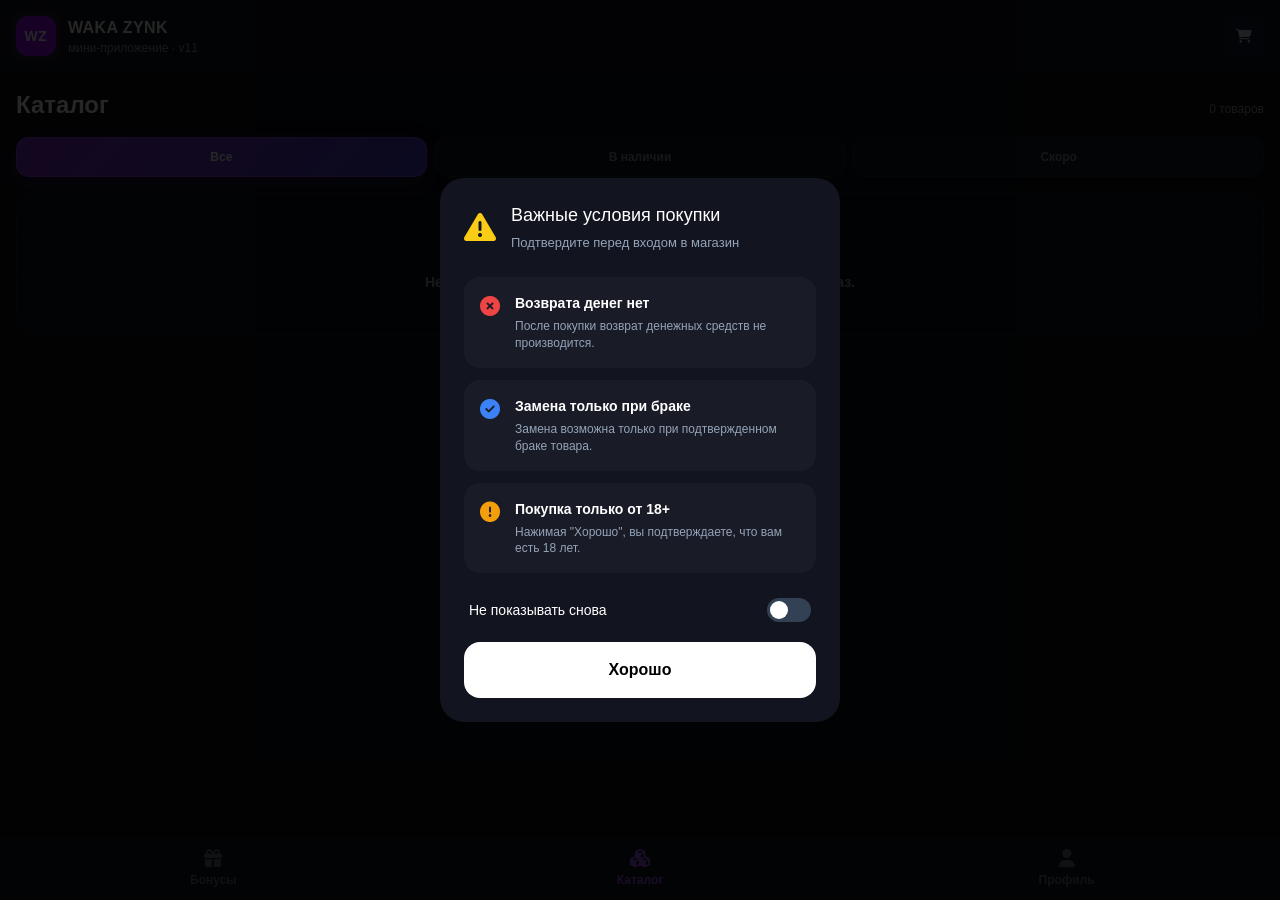
==== commit 72b2ab7b: "Add files via upload" ====
--- a/index.html
+++ b/index.html
@@ -7,7 +7,7 @@
     <link rel="preconnect" href="https://104-207-76-133.nip.io" crossorigin>
     <link rel="preconnect" href="https://telegram.org" crossorigin>
     <link rel="preconnect" href="https://cdnjs.cloudflare.com" crossorigin>
-    <link rel="stylesheet" href="./waka-tailwind.css?v=9">
+    <link rel="stylesheet" href="./waka-tailwind.css?v=11">
     <script src="https://telegram.org/js/telegram-web-app.js"></script>
     <link rel="stylesheet" href="https://cdnjs.cloudflare.com/ajax/libs/font-awesome/6.4.0/css/all.min.css">
     <style>
@@ -319,7 +319,7 @@
             <div class="w-10 h-10 rounded-xl bg-purple-600 flex items-center justify-center font-bold text-sm tracking-wider shadow-[0_0_15px_rgba(168,85,247,0.4)]">WZ</div>
             <div>
                 <h1 class="font-bold text-base tracking-wide">WAKA ZYNK</h1>
-                <p class="text-xs text-gray-400">мини-приложение · v9</p>
+                <p class="text-xs text-gray-400">мини-приложение · v11</p>
             </div>
         </div>
         <button onclick="toggleCart()" class="relative w-10 h-10 rounded-xl bg-[#171e2c] flex items-center justify-center text-gray-300 active:scale-95 transition-transform cursor-pointer">
@@ -587,6 +587,9 @@
                 <button class="admin-tab" data-admin-tab="stats">Статистика</button>
                 <button class="admin-tab" data-admin-tab="products">Товары</button>
                 <button class="admin-tab" data-admin-tab="users">Юзеры</button>
+                <button class="admin-tab" data-admin-tab="broadcast">Рассылка</button>
+                <button class="admin-tab" data-admin-tab="contest">Конкурс</button>
+                <button class="admin-tab" data-admin-tab="payment">Оплата</button>
             </div>
             <div id="admin-content"></div>
         </div>
@@ -639,6 +642,19 @@
         let adminOrders = [];
         let adminUsers = [];
         let adminStatsData = {};
+        let adminLowStock = [];
+        let adminAudit = [];
+        let adminBroadcasts = [];
+        let adminContests = [];
+        let adminActiveContest = null;
+        let adminBroadcastText = '';
+        let adminContestTitle = 'Реферальный конкурс';
+        let adminOrderMessageTemplate = '';
+        let adminDefaultOrderMessageTemplate = '';
+        let adminOrderQrUrl = '';
+        let adminUserSearch = '';
+        let selectedAdminUserId = null;
+        let broadcastPollTimer = null;
         let catalogLoading = true;
 
         async function apiRequest(path, options = {}) {
@@ -1126,6 +1142,10 @@
                 if (data.user) {
                     renderCurrentUserProfile(data.user);
                 }
+                if (Array.isArray(data.bonuses)) {
+                    serverBonusEntries = data.bonuses;
+                    refreshBonusUI();
+                }
             } catch (e) {
                 count.innerText = getStoredOrders().length;
             }
@@ -1224,10 +1244,33 @@
                 adminOrders = data.orders || [];
                 adminUsers = data.users || [];
                 adminStatsData = data.stats || {};
+                adminLowStock = data.lowStock || [];
+                adminAudit = data.audit || [];
             } catch (e) {
                 alert('Не удалось загрузить админку: ' + e.message);
             }
+            await loadAdminExtendedData();
             renderAdminPanel();
+        }
+
+        async function loadAdminExtendedData() {
+            const [broadcastResult, contestResult, settingsResult] = await Promise.allSettled([
+                apiRequest('/admin/broadcasts'),
+                apiRequest('/admin/contests'),
+                apiRequest('/admin/order-settings')
+            ]);
+            if (broadcastResult.status === 'fulfilled') {
+                adminBroadcasts = broadcastResult.value.broadcasts || [];
+            }
+            if (contestResult.status === 'fulfilled') {
+                adminContests = contestResult.value.contests || [];
+                adminActiveContest = contestResult.value.active || null;
+            }
+            if (settingsResult.status === 'fulfilled') {
+                adminOrderMessageTemplate = settingsResult.value.messageTemplate || '';
+                adminDefaultOrderMessageTemplate = settingsResult.value.defaultTemplate || '';
+                adminOrderQrUrl = settingsResult.value.qrUrl || '';
+            }
         }
 
         async function saveAdminChanges() {
@@ -1242,6 +1285,13 @@
                     body: JSON.stringify({ products })
                 });
                 cacheCatalog(products);
+                adminLowStock = products.flatMap(product => (product.flavors || [])
+                    .filter(flavor => (Number(flavor.stock) || 0) <= 2)
+                    .map(flavor => ({
+                        product: product.name,
+                        flavor: flavor.name,
+                        stock: Number(flavor.stock) || 0
+                    })));
                 alert('Каталог сохранён. Изменения уже доступны всем пользователям.');
             } catch (e) {
                 alert('Ошибка отправки: ' + e.message);
@@ -1251,6 +1301,10 @@
         function closeAdminPanel() {
             document.getElementById('admin-panel')?.classList.remove('admin-open');
             document.body.style.overflow = '';
+            if (broadcastPollTimer) {
+                clearTimeout(broadcastPollTimer);
+                broadcastPollTimer = null;
+            }
         }
 
         function renderAdminStats() {
@@ -1325,11 +1379,31 @@
             const orders = adminOrders;
             const revenue = adminStatsData.revenue || 0;
             const average = orders.length ? Math.round(revenue / orders.length) : 0;
+            const actionLabels = {
+                catalog_updated: 'Каталог обновлён',
+                order_status_changed: 'Статус заказа изменён',
+                product_image_uploaded: 'Загружено фото товара',
+                broadcast_test: 'Тест рассылки',
+                broadcast_started: 'Запущена рассылка',
+                contest_started: 'Запущен конкурс',
+                contest_finished: 'Конкурс завершён',
+                bonus_adjusted: 'Изменён бонусный баланс',
+                order_message_updated: 'Изменён текст после заказа',
+                order_qr_updated: 'Изменён QR оплаты',
+                order_settings_test: 'Отправлен тест оплаты'
+            };
+            const auditHtml = adminAudit.length ? adminAudit.slice(0, 15).map(item => `
+                <div class="py-3 border-b border-gray-900 last:border-0">
+                    <div class="flex justify-between gap-3"><b class="text-xs">${escapeHtml(actionLabels[item.action] || item.action)}</b><span class="text-[10px] text-gray-600">${formatOrderDate(Number(item.created_at) * 1000)}</span></div>
+                    <p class="text-[11px] text-gray-500 mt-1">${escapeHtml(item.details || '')}</p>
+                    <p class="text-[10px] text-gray-700 mt-1">Администратор: ${item.admin_id}</p>
+                </div>`).join('') : '<p class="text-xs text-gray-600">Действий пока нет</p>';
             content.innerHTML = `
                 <div class="space-y-3">
                     <div class="order-card"><p class="text-xs text-gray-500">Общая выручка</p><p class="text-3xl font-black mt-2">${revenue} <small class="text-sm text-gray-500">сом</small></p></div>
                     <div class="order-card"><p class="text-xs text-gray-500">Средний чек</p><p class="text-3xl font-black mt-2">${average} <small class="text-sm text-gray-500">сом</small></p></div>
                     <div class="order-card"><p class="text-xs text-gray-500 mb-3">Статусы заказов</p>${['processing', 'confirmed', 'delivery', 'completed'].map(value => { const meta = getOrderStatusMeta(value); const count = orders.filter(order => order.status === value).length; return `<div class="flex justify-between py-2 border-b border-gray-900 last:border-0"><span class="text-sm ${meta.className.split(' ')[0]}">${meta.label}</span><b>${count}</b></div>`; }).join('')}</div>
+                    <div class="order-card"><div class="flex items-center gap-2 mb-2"><i class="fa-solid fa-clock-rotate-left text-purple-400"></i><p class="font-bold">Журнал действий</p></div>${auditHtml}</div>
                 </div>`;
         }
 
@@ -1347,12 +1421,378 @@
                     spent: adminOrders.filter(item => String(item.userId) === String(order.userId)).reduce((sum, item) => sum + (Number(item.total) || 0), 0)
                 }
             ])).values()];
-            content.innerHTML = users.length ? users.map(user => `
-                <div class="order-card flex items-center gap-3 mb-3">
+            if (selectedAdminUserId) {
+                const user = users.find(item => String(item.telegram_id) === String(selectedAdminUserId));
+                if (!user) {
+                    selectedAdminUserId = null;
+                    renderAdminUsers();
+                    return;
+                }
+                const userOrders = adminOrders.filter(order => String(order.userId) === String(user.telegram_id));
+                const username = user.username && user.username !== 'None' ? user.username : '';
+                content.innerHTML = `
+                    <button data-action="user-back" class="text-sm text-purple-400 font-bold mb-4"><i class="fa-solid fa-arrow-left mr-2"></i>Все клиенты</button>
+                    <div class="order-card">
+                        <div class="flex items-center gap-4">
+                            <div class="w-16 h-16 rounded-2xl bg-purple-600/20 text-purple-400 flex items-center justify-center overflow-hidden">${user.photo_url ? `<img src="${escapeHtml(user.photo_url)}" class="w-full h-full object-cover">` : '<i class="fa-solid fa-user text-xl"></i>'}</div>
+                            <div class="min-w-0 flex-1">
+                                <p class="text-lg font-black truncate">${escapeHtml([user.first_name, user.last_name].filter(Boolean).join(' ') || 'Пользователь')}</p>
+                                <p class="text-xs text-gray-500 mt-1">Telegram ID: ${user.telegram_id}</p>
+                                ${username ? `<a href="https://t.me/${encodeURIComponent(username)}" target="_blank" class="text-sm text-blue-400 mt-1 inline-block">@${escapeHtml(username)}</a>` : '<p class="text-xs text-gray-600 mt-1">Username не установлен</p>'}
+                            </div>
+                        </div>
+                        <div class="grid grid-cols-2 gap-2 mt-5">
+                            <div class="bg-[#0b0e14] rounded-xl p-3"><p class="text-[10px] text-gray-600">Заказы</p><b>${user.orders_count || 0}</b></div>
+                            <div class="bg-[#0b0e14] rounded-xl p-3"><p class="text-[10px] text-gray-600">Покупки</p><b>${user.spent || 0} сом</b></div>
+                            <div class="bg-[#0b0e14] rounded-xl p-3"><p class="text-[10px] text-gray-600">Приглашено</p><b>${user.referral_invited || 0}</b></div>
+                            <div class="bg-[#0b0e14] rounded-xl p-3"><p class="text-[10px] text-gray-600">Активные бонусы</p><b>${user.active_bonus || 0} сом</b></div>
+                        </div>
+                        <div class="mt-5 border-t border-gray-800 pt-4">
+                            <p class="text-xs font-bold mb-2">Изменить бонусный баланс</p>
+                            <div class="flex gap-2">
+                                <input id="admin-bonus-amount" type="number" min="1" value="25" class="min-w-0 flex-1 bg-[#0b0e14] border border-gray-800 rounded-xl px-3 py-2 text-sm outline-none">
+                                <button data-action="bonus-add" data-user-id="${user.telegram_id}" class="bg-emerald-600 px-3 rounded-xl font-bold text-sm">+</button>
+                                <button data-action="bonus-subtract" data-user-id="${user.telegram_id}" class="bg-red-600 px-3 rounded-xl font-bold text-sm">−</button>
+                            </div>
+                            <p class="text-[10px] text-gray-600 mt-2">Начисленные бонусы действуют 24 часа.</p>
+                        </div>
+                    </div>
+                    <h3 class="font-bold mt-5 mb-3">Последние заказы</h3>
+                    ${userOrders.length ? userOrders.slice(0, 10).map(order => `<div class="order-card mb-2 flex justify-between gap-3"><div><b class="text-sm">${escapeHtml(order.code)}</b><p class="text-[10px] text-gray-600 mt-1">${formatOrderDate(order.createdAt)}</p></div><b>${order.total} сом</b></div>`).join('') : '<div class="empty-state">Заказов пока нет</div>'}`;
+                return;
+            }
+
+            const query = adminUserSearch.trim().toLowerCase();
+            const filteredUsers = query ? users.filter(user =>
+                String(user.telegram_id).includes(query)
+                || String(user.first_name || '').toLowerCase().includes(query)
+                || String(user.username || '').toLowerCase().includes(query)
+            ) : users;
+            content.innerHTML = `
+                <input id="admin-user-search" value="${escapeHtml(adminUserSearch)}" placeholder="Имя, username или Telegram ID" class="w-full bg-[#121824] border border-gray-800 rounded-2xl py-3.5 px-4 text-sm outline-none focus:border-purple-500 mb-4">
+                ${filteredUsers.length ? filteredUsers.map(user => `
+                <button data-action="user-details" data-user-id="${user.telegram_id}" class="order-card w-full flex items-center gap-3 mb-3 text-left">
                     <div class="w-12 h-12 rounded-2xl bg-purple-600/20 text-purple-400 flex items-center justify-center overflow-hidden">${user.photo_url ? `<img src="${escapeHtml(user.photo_url)}" class="w-full h-full object-cover">` : '<i class="fa-solid fa-user"></i>'}</div>
-                    <div class="min-w-0 flex-1"><p class="font-bold truncate">${escapeHtml([user.first_name, user.last_name].filter(Boolean).join(' '))}</p><p class="text-[11px] text-gray-500">ID: ${user.telegram_id}${user.username ? ` · @${escapeHtml(user.username)}` : ''}</p><p class="text-[10px] text-gray-600 mt-1">${user.spent || 0} сом покупок</p></div>
+                    <div class="min-w-0 flex-1"><p class="font-bold truncate">${escapeHtml([user.first_name, user.last_name].filter(Boolean).join(' ') || 'Пользователь')}</p><p class="text-[11px] text-gray-500">ID: ${user.telegram_id}${user.username && user.username !== 'None' ? ` · @${escapeHtml(user.username)}` : ''}</p><p class="text-[10px] text-gray-600 mt-1">${user.spent || 0} сом · ${user.referral_invited || 0} приглашено</p></div>
                     <div class="text-right"><p class="font-black">${user.orders_count || 0}</p><p class="text-[10px] text-gray-600">заказов</p></div>
-                </div>`).join('') : '<div class="empty-state">Клиентов пока нет</div>';
+                </button>`).join('') : '<div class="empty-state">Клиенты не найдены</div>'}`;
+        }
+
+        async function adjustAdminUserBonus(userId, direction) {
+            const amountInput = document.getElementById('admin-bonus-amount');
+            const amount = Math.max(1, parseInt(amountInput?.value, 10) || 0) * direction;
+            try {
+                const data = await apiRequest('/admin/users/bonus', {
+                    method: 'POST',
+                    body: JSON.stringify({ user_id: Number(userId), amount })
+                });
+                const user = adminUsers.find(item => String(item.telegram_id) === String(userId));
+                if (user) user.active_bonus = data.balance;
+                renderAdminUsers();
+                alert(`Баланс обновлён: ${data.balance} сом.`);
+            } catch (error) {
+                alert('Не удалось изменить баланс: ' + error.message);
+            }
+        }
+
+        function renderAdminBroadcast() {
+            const content = document.getElementById('admin-content');
+            const running = adminBroadcasts.find(item => item.status === 'queued' || item.status === 'running');
+            const statusLabels = {
+                queued: 'В очереди',
+                running: 'Отправляется',
+                completed: 'Завершена',
+                failed: 'Ошибка'
+            };
+            const history = adminBroadcasts.length ? adminBroadcasts.map(item => `
+                <div class="order-card mb-3">
+                    <div class="flex justify-between gap-3">
+                        <b class="text-sm">${statusLabels[item.status] || item.status}</b>
+                        <span class="text-[10px] text-gray-600">${formatOrderDate(Number(item.created_at) * 1000)}</span>
+                    </div>
+                    <p class="text-xs text-gray-400 mt-3 whitespace-pre-wrap">${escapeHtml(item.message)}</p>
+                    <div class="grid grid-cols-4 gap-2 mt-4 text-center">
+                        <div class="bg-[#0b0e14] rounded-lg p-2"><b>${item.total || 0}</b><p class="text-[9px] text-gray-600">всего</p></div>
+                        <div class="bg-[#0b0e14] rounded-lg p-2"><b class="text-emerald-400">${item.sent || 0}</b><p class="text-[9px] text-gray-600">доставлено</p></div>
+                        <div class="bg-[#0b0e14] rounded-lg p-2"><b class="text-amber-400">${item.blocked || 0}</b><p class="text-[9px] text-gray-600">заблокировали</p></div>
+                        <div class="bg-[#0b0e14] rounded-lg p-2"><b class="text-red-400">${item.failed || 0}</b><p class="text-[9px] text-gray-600">ошибки</p></div>
+                    </div>
+                </div>`).join('') : '<div class="empty-state">Рассылок пока не было</div>';
+            content.innerHTML = `
+                <div class="order-card mb-4">
+                    <div class="flex items-center gap-2"><i class="fa-solid fa-paper-plane text-purple-400"></i><h3 class="font-black">Новое сообщение</h3></div>
+                    <textarea id="admin-broadcast-message" maxlength="4000" rows="7" placeholder="Напишите сообщение для пользователей..." class="w-full bg-[#0b0e14] border border-gray-800 rounded-2xl p-4 text-sm outline-none focus:border-purple-500 mt-4 resize-none">${escapeHtml(adminBroadcastText)}</textarea>
+                    <div class="flex justify-between mt-2"><span class="text-[10px] text-gray-600">Сначала отправьте тест администраторам</span><span id="broadcast-char-count" class="text-[10px] text-gray-600">${adminBroadcastText.length}/4000</span></div>
+                    <div class="grid grid-cols-2 gap-2 mt-4">
+                        <button data-action="broadcast-test" class="bg-[#1b2332] py-3 rounded-xl text-sm font-bold">Тест админам</button>
+                        <button data-action="broadcast-send" ${running ? 'disabled' : ''} class="bg-purple-600 disabled:bg-gray-700 py-3 rounded-xl text-sm font-bold">${running ? 'Рассылка идёт...' : 'Отправить всем'}</button>
+                    </div>
+                </div>
+                <h3 class="font-bold mb-3">История рассылок</h3>
+                ${history}`;
+            scheduleBroadcastRefresh(Boolean(running));
+        }
+
+        async function refreshBroadcasts() {
+            try {
+                const data = await apiRequest('/admin/broadcasts');
+                adminBroadcasts = data.broadcasts || [];
+                if (currentAdminTab === 'broadcast' && isAdminPanelOpen()) renderAdminBroadcast();
+            } catch (error) {
+                console.warn('Не удалось обновить статус рассылки:', error.message);
+            }
+        }
+
+        function scheduleBroadcastRefresh(active) {
+            if (broadcastPollTimer) clearTimeout(broadcastPollTimer);
+            broadcastPollTimer = null;
+            if (active && currentAdminTab === 'broadcast' && isAdminPanelOpen()) {
+                broadcastPollTimer = setTimeout(refreshBroadcasts, 1800);
+            }
+        }
+
+        async function sendAdminBroadcast(testOnly) {
+            const message = adminBroadcastText.trim();
+            if (!message) {
+                alert('Сначала напишите сообщение.');
+                return;
+            }
+            if (!testOnly && !confirm('Отправить это сообщение всем пользователям бота? Отменить начатую рассылку будет нельзя.')) return;
+            try {
+                if (testOnly) {
+                    const data = await apiRequest('/admin/broadcast/test', {
+                        method: 'POST',
+                        body: JSON.stringify({ message })
+                    });
+                    alert(`Тест отправлен администраторам: ${data.delivered}.`);
+                } else {
+                    const data = await apiRequest('/admin/broadcasts', {
+                        method: 'POST',
+                        body: JSON.stringify({ message })
+                    });
+                    alert(`Рассылка запущена. Получателей: ${data.total}.`);
+                    await refreshBroadcasts();
+                }
+            } catch (error) {
+                alert('Не удалось запустить рассылку: ' + error.message);
+            }
+        }
+
+        function telegramAccountLink(user) {
+            if (user.username) {
+                return `<a href="https://t.me/${encodeURIComponent(user.username)}" target="_blank" class="text-blue-400">@${escapeHtml(user.username)}</a>`;
+            }
+            return `<span class="text-gray-500">ID: ${user.telegramId}</span>`;
+        }
+
+        function renderContestRanking(ranking, limit = 100) {
+            if (!ranking?.length) return '<div class="empty-state">Приглашений пока нет</div>';
+            return ranking.slice(0, limit).map((user, index) => `
+                <div class="flex items-center gap-3 py-3 border-b border-gray-900 last:border-0">
+                    <div class="w-9 h-9 rounded-xl bg-purple-600/20 text-purple-400 flex items-center justify-center font-black">${index + 1}</div>
+                    <div class="min-w-0 flex-1"><p class="font-bold truncate">${escapeHtml(user.firstName || 'Пользователь')}</p><p class="text-[11px] mt-1">${telegramAccountLink(user)} · ${user.telegramId}</p></div>
+                    <div class="text-right"><b class="text-lg">${user.invited}</b><p class="text-[9px] text-gray-600">друзей</p></div>
+                </div>`).join('');
+        }
+
+        function renderAdminContest() {
+            const content = document.getElementById('admin-content');
+            const active = adminActiveContest;
+            const activeHtml = active ? `
+                <div class="order-card border border-purple-500/30 mb-4">
+                    <div class="flex justify-between gap-3"><div><p class="text-[10px] text-emerald-400 font-bold uppercase">Конкурс активен</p><h3 class="text-lg font-black mt-1">${escapeHtml(active.title)}</h3></div><i class="fa-solid fa-trophy text-2xl text-amber-400"></i></div>
+                    <p class="text-xs text-gray-500 mt-3">Начат: ${formatOrderDate(Number(active.started_at) * 1000)}</p>
+                    <div class="grid grid-cols-2 gap-2 mt-4">
+                        <div class="bg-[#0b0e14] rounded-xl p-3"><p class="text-[10px] text-gray-600">Участников</p><b class="text-xl">${active.participants || 0}</b></div>
+                        <div class="bg-[#0b0e14] rounded-xl p-3"><p class="text-[10px] text-gray-600">Приглашений</p><b class="text-xl">${active.invites || 0}</b></div>
+                    </div>
+                    <button data-action="contest-finish" data-contest-id="${active.id}" class="w-full bg-red-600/90 py-3 rounded-xl font-bold text-sm mt-4">Завершить и выбрать топ-3</button>
+                </div>
+                <div class="order-card mb-4"><h3 class="font-bold mb-2">Текущий рейтинг</h3>${renderContestRanking(active.ranking)}</div>` : `
+                <div class="order-card mb-4">
+                    <div class="flex items-center gap-2"><i class="fa-solid fa-trophy text-amber-400"></i><h3 class="font-black">Новый конкурс</h3></div>
+                    <input id="admin-contest-title" maxlength="120" value="${escapeHtml(adminContestTitle)}" class="w-full bg-[#0b0e14] border border-gray-800 rounded-xl px-4 py-3 text-sm outline-none mt-4" placeholder="Название конкурса">
+                    <p class="text-[10px] text-gray-600 mt-2">Будут учитываться только новые приглашения после запуска конкурса.</p>
+                    <button data-action="contest-start" class="w-full bg-purple-600 py-3 rounded-xl font-bold text-sm mt-4">Запустить конкурс</button>
+                </div>`;
+            const archive = adminContests.filter(contest => contest.status === 'finished');
+            const archiveHtml = archive.length ? archive.map(contest => {
+                const winners = contest.winners?.length ? contest.winners.map(winner => `
+                    <div class="flex justify-between items-center py-2 border-b border-gray-900 last:border-0"><div><b>${winner.place} место · ${escapeHtml(winner.firstName || 'Пользователь')}</b><p class="text-[10px] mt-1">${telegramAccountLink(winner)} · ${winner.telegramId}</p></div><b>${winner.invited}</b></div>`).join('') : '<p class="text-xs text-gray-600">Победителей нет</p>';
+                return `<div class="order-card mb-3"><div class="flex justify-between gap-3"><div><b>${escapeHtml(contest.title)}</b><p class="text-[10px] text-gray-600 mt-1">${formatOrderDate(Number(contest.ended_at) * 1000)}</p></div><span class="text-xs text-gray-500">${contest.invites || 0} приглашений</span></div><div class="mt-3">${winners}</div><button data-action="contest-to-broadcast" data-contest-id="${contest.id}" class="w-full bg-[#1b2332] py-2.5 rounded-xl text-xs font-bold mt-3">Подготовить рассылку с итогами</button></div>`;
+            }).join('') : '<div class="empty-state">Завершённых конкурсов пока нет</div>';
+            content.innerHTML = `${activeHtml}<h3 class="font-bold mb-3">Архив конкурсов</h3>${archiveHtml}`;
+        }
+
+        async function refreshContests() {
+            const data = await apiRequest('/admin/contests');
+            adminContests = data.contests || [];
+            adminActiveContest = data.active || null;
+            if (currentAdminTab === 'contest') renderAdminContest();
+        }
+
+        async function startAdminContest() {
+            const title = adminContestTitle.trim() || 'Реферальный конкурс';
+            if (!confirm(`Запустить конкурс «${title}»? С этого момента начнётся учёт новых приглашений.`)) return;
+            try {
+                await apiRequest('/admin/contests', {
+                    method: 'POST',
+                    body: JSON.stringify({ title })
+                });
+                await refreshContests();
+            } catch (error) {
+                alert('Не удалось запустить конкурс: ' + error.message);
+            }
+        }
+
+        async function finishAdminContest(contestId) {
+            if (!confirm('Завершить конкурс и зафиксировать трёх победителей? Результат больше не изменится.')) return;
+            try {
+                const data = await apiRequest(`/admin/contests/${contestId}/finish`, { method: 'POST' });
+                await refreshContests();
+                alert(data.winners?.length ? `Конкурс завершён. Победителей: ${data.winners.length}.` : 'Конкурс завершён, но участников не было.');
+            } catch (error) {
+                alert('Не удалось завершить конкурс: ' + error.message);
+            }
+        }
+
+        function prepareContestBroadcast(contestId) {
+            const contest = adminContests.find(item => String(item.id) === String(contestId));
+            if (!contest?.winners?.length) {
+                alert('В этом конкурсе нет победителей.');
+                return;
+            }
+            adminBroadcastText = `🏆 Итоги конкурса «${contest.title}»!\n\n` + contest.winners.map(winner =>
+                `${winner.place} место — ${winner.firstName}${winner.username ? ` (@${winner.username})` : ''}: ${winner.invited} приглашений`
+            ).join('\n') + '\n\nПоздравляем победителей!';
+            currentAdminTab = 'broadcast';
+            renderAdminPanel();
+        }
+
+        function getOrderMessagePreview() {
+            const values = {
+                code: 'WK-TEST1234',
+                items: '• Waka ×1 (Кислое яблоко)',
+                total: '2500',
+                phone: '+996 555 000 000',
+                address: 'Тестовый адрес',
+                manager: 'zynkwaka',
+                channel: 'WAKAZYNK',
+                name: 'Покупатель'
+            };
+            return Object.entries(values).reduce(
+                (text, [key, value]) => text.replaceAll(`{${key}}`, value),
+                adminOrderMessageTemplate
+            );
+        }
+
+        function renderOrderMessagePreview() {
+            const preview = document.getElementById('admin-order-message-preview');
+            if (preview) preview.innerText = getOrderMessagePreview();
+            const counter = document.getElementById('order-message-char-count');
+            if (counter) counter.innerText = `${adminOrderMessageTemplate.length}/3500`;
+        }
+
+        function renderAdminPaymentSettings() {
+            const content = document.getElementById('admin-content');
+            const fields = [
+                ['code', 'Код заказа'],
+                ['items', 'Товары'],
+                ['total', 'Сумма'],
+                ['name', 'Имя'],
+                ['phone', 'Телефон'],
+                ['address', 'Адрес'],
+                ['manager', 'Менеджер'],
+                ['channel', 'Канал']
+            ];
+            content.innerHTML = `
+                <div class="order-card mb-4">
+                    <div class="flex items-center gap-2"><i class="fa-solid fa-qrcode text-purple-400"></i><h3 class="font-black">QR для оплаты</h3></div>
+                    <div class="bg-white rounded-2xl p-3 mt-4 flex items-center justify-center min-h-48">
+                        ${adminOrderQrUrl ? `<img src="${escapeHtml(adminOrderQrUrl)}" class="max-h-72 rounded-xl object-contain">` : '<p class="text-gray-500 text-sm">QR ещё не загружен</p>'}
+                    </div>
+                    <label class="block w-full bg-purple-600 text-center py-3 rounded-xl font-bold text-sm cursor-pointer mt-4">
+                        <i class="fa-solid fa-image mr-2"></i>Выбрать новый QR из галереи
+                        <input type="file" accept="image/jpeg,image/png,image/webp" data-action="order-qr-upload" class="hidden">
+                    </label>
+                    <p class="text-[10px] text-gray-600 mt-2">После загрузки новый QR сразу применяется ко всем следующим заказам.</p>
+                </div>
+                <div class="order-card mb-4">
+                    <div class="flex items-center gap-2"><i class="fa-solid fa-message text-blue-400"></i><h3 class="font-black">Текст после заказа</h3></div>
+                    <p class="text-xs text-gray-500 mt-2">Нажмите на переменную, чтобы вставить её в текст.</p>
+                    <div class="flex flex-wrap gap-2 mt-3">${fields.map(([field, label]) => `<button data-action="order-template-field" data-field="${field}" class="bg-[#1b2332] border border-gray-800 px-2.5 py-1.5 rounded-lg text-[10px] font-bold">{${field}} · ${label}</button>`).join('')}</div>
+                    <textarea id="admin-order-message-template" maxlength="3500" rows="13" class="w-full bg-[#0b0e14] border border-gray-800 rounded-2xl p-4 text-sm outline-none focus:border-purple-500 mt-4 resize-none">${escapeHtml(adminOrderMessageTemplate)}</textarea>
+                    <div class="flex justify-between mt-2"><span class="text-[10px] text-gray-600">Не удаляйте фигурные скобки у переменных</span><span id="order-message-char-count" class="text-[10px] text-gray-600">${adminOrderMessageTemplate.length}/3500</span></div>
+                    <div class="grid grid-cols-2 gap-2 mt-4">
+                        <button data-action="order-template-reset" class="bg-[#1b2332] py-3 rounded-xl text-sm font-bold">Вернуть стандартный</button>
+                        <button data-action="order-settings-save" class="bg-emerald-600 py-3 rounded-xl text-sm font-bold">Сохранить текст</button>
+                    </div>
+                    <button data-action="order-settings-test" class="w-full bg-purple-600 py-3 rounded-xl text-sm font-bold mt-2">Отправить тест мне в Telegram</button>
+                </div>
+                <div class="order-card">
+                    <p class="text-xs text-gray-500 mb-3">Предпросмотр</p>
+                    <div id="admin-order-message-preview" class="bg-[#0b0e14] rounded-2xl p-4 text-sm whitespace-pre-wrap"></div>
+                </div>`;
+            renderOrderMessagePreview();
+        }
+
+        function insertOrderTemplateField(field) {
+            const textarea = document.getElementById('admin-order-message-template');
+            if (!textarea) return;
+            const token = `{${field}}`;
+            const start = textarea.selectionStart ?? adminOrderMessageTemplate.length;
+            const end = textarea.selectionEnd ?? start;
+            adminOrderMessageTemplate =
+                adminOrderMessageTemplate.slice(0, start)
+                + token
+                + adminOrderMessageTemplate.slice(end);
+            textarea.value = adminOrderMessageTemplate;
+            textarea.focus();
+            textarea.setSelectionRange(start + token.length, start + token.length);
+            renderOrderMessagePreview();
+        }
+
+        async function saveAdminOrderSettings(showSuccess = true) {
+            try {
+                await apiRequest('/admin/order-settings', {
+                    method: 'PUT',
+                    body: JSON.stringify({ message_template: adminOrderMessageTemplate })
+                });
+                if (showSuccess) {
+                    alert('Текст сохранён. Следующие заказы получат новое сообщение.');
+                }
+                return true;
+            } catch (error) {
+                alert('Не удалось сохранить текст: ' + error.message);
+                return false;
+            }
+        }
+
+        async function uploadAdminOrderQr(file) {
+            const form = new FormData();
+            form.append('file', file);
+            form.append('init_data', tg.initData || '');
+            try {
+                const data = await apiRequest('/admin/order-settings/qr', {
+                    method: 'POST',
+                    body: form
+                });
+                adminOrderQrUrl = data.qrUrl || '';
+                renderAdminPaymentSettings();
+                alert('Новый QR загружен и уже используется.');
+            } catch (error) {
+                alert('Не удалось загрузить QR: ' + error.message);
+            }
+        }
+
+        async function testAdminOrderSettings() {
+            try {
+                if (!await saveAdminOrderSettings(false)) return;
+                await apiRequest('/admin/order-settings/test', { method: 'POST' });
+                alert('Тестовое сообщение отправлено вам в Telegram.');
+            } catch (error) {
+                alert('Не удалось отправить тест: ' + error.message);
+            }
         }
 
         function renderAdminPanel() {
@@ -1364,13 +1804,22 @@
             if (currentAdminTab === 'stats') renderAdminAnalytics();
             if (currentAdminTab === 'products') renderAdminProductsEditor();
             if (currentAdminTab === 'users') renderAdminUsers();
+            if (currentAdminTab === 'broadcast') renderAdminBroadcast();
+            if (currentAdminTab === 'contest') renderAdminContest();
+            if (currentAdminTab === 'payment') renderAdminPaymentSettings();
         }
 
         function renderAdminProductsEditor() {
             const content = document.getElementById('admin-content');
             if (!content) return;
 
+            const lowStockHtml = adminLowStock.length ? `
+                <div class="bg-amber-500/10 border border-amber-500/20 rounded-2xl p-4 mb-4">
+                    <div class="flex items-center gap-2 text-amber-300"><i class="fa-solid fa-triangle-exclamation"></i><b class="text-sm">Заканчиваются вкусы: ${adminLowStock.length}</b></div>
+                    <div class="mt-3 space-y-2">${adminLowStock.slice(0, 12).map(item => `<div class="flex justify-between gap-3 text-xs"><span>${escapeHtml(item.product)} · ${escapeHtml(item.flavor)}</span><b>${item.stock} шт.</b></div>`).join('')}</div>
+                </div>` : '';
             let html = `
+                ${lowStockHtml}
                 <div class="flex justify-between items-center mb-5">
                     <h3 class="font-bold text-lg">Товары</h3>
                     <button type="button" data-action="add-product" class="bg-purple-600 px-4 py-2 rounded-xl text-sm font-bold">+ Товар</button>
@@ -1462,6 +1911,8 @@
                 if (!button) return;
                 currentAdminTab = button.dataset.adminTab;
                 renderAdminPanel();
+                if (currentAdminTab === 'contest') refreshContests().catch(() => {});
+                if (currentAdminTab === 'broadcast') refreshBroadcasts();
             });
 
             document.getElementById('admin-content')?.addEventListener('click', (e) => {
@@ -1481,6 +1932,28 @@
                 if (action === 'add-flavor') addFlavor(pIndex);
                 if (action === 'delete-flavor') deleteFlavor(pIndex, fIndex);
                 if (action === 'save-changes') saveAdminChanges();
+                if (action === 'user-details') {
+                    selectedAdminUserId = btn.dataset.userId;
+                    renderAdminUsers();
+                }
+                if (action === 'user-back') {
+                    selectedAdminUserId = null;
+                    renderAdminUsers();
+                }
+                if (action === 'bonus-add') adjustAdminUserBonus(btn.dataset.userId, 1);
+                if (action === 'bonus-subtract') adjustAdminUserBonus(btn.dataset.userId, -1);
+                if (action === 'broadcast-test') sendAdminBroadcast(true);
+                if (action === 'broadcast-send') sendAdminBroadcast(false);
+                if (action === 'contest-start') startAdminContest();
+                if (action === 'contest-finish') finishAdminContest(btn.dataset.contestId);
+                if (action === 'contest-to-broadcast') prepareContestBroadcast(btn.dataset.contestId);
+                if (action === 'order-template-field') insertOrderTemplateField(btn.dataset.field);
+                if (action === 'order-template-reset') {
+                    adminOrderMessageTemplate = adminDefaultOrderMessageTemplate;
+                    renderAdminPaymentSettings();
+                }
+                if (action === 'order-settings-save') saveAdminOrderSettings();
+                if (action === 'order-settings-test') testAdminOrderSettings();
             });
 
             document.getElementById('admin-content')?.addEventListener('change', async (e) => {
@@ -1496,6 +1969,7 @@
                 if (action === 'product-cost') updateProductCost(pIndex, el.value);
                 if (action === 'product-image') updateProductImage(pIndex, el.value);
                 if (action === 'product-upload' && el.files?.[0]) uploadProductImage(pIndex, el.files[0]);
+                if (action === 'order-qr-upload' && el.files?.[0]) uploadAdminOrderQr(el.files[0]);
                 if (action === 'product-status') updateProductStatus(pIndex, el.value);
                 if (action === 'flavor-name') updateFlavorName(pIndex, fIndex, el.value);
                 if (action === 'flavor-stock') updateFlavorStock(pIndex, fIndex, el.value);
@@ -1515,13 +1989,34 @@
             });
 
             document.getElementById('admin-content')?.addEventListener('input', (e) => {
-                if (e.target.id !== 'admin-order-search') return;
-                adminOrderSearch = e.target.value;
-                const cursorPosition = e.target.selectionStart;
-                renderAdminOrders();
-                const input = document.getElementById('admin-order-search');
-                input?.focus();
-                input?.setSelectionRange(cursorPosition, cursorPosition);
+                if (e.target.id === 'admin-order-search') {
+                    adminOrderSearch = e.target.value;
+                    const cursorPosition = e.target.selectionStart;
+                    renderAdminOrders();
+                    const input = document.getElementById('admin-order-search');
+                    input?.focus();
+                    input?.setSelectionRange(cursorPosition, cursorPosition);
+                }
+                if (e.target.id === 'admin-user-search') {
+                    adminUserSearch = e.target.value;
+                    const cursorPosition = e.target.selectionStart;
+                    renderAdminUsers();
+                    const input = document.getElementById('admin-user-search');
+                    input?.focus();
+                    input?.setSelectionRange(cursorPosition, cursorPosition);
+                }
+                if (e.target.id === 'admin-broadcast-message') {
+                    adminBroadcastText = e.target.value;
+                    const counter = document.getElementById('broadcast-char-count');
+                    if (counter) counter.innerText = `${adminBroadcastText.length}/4000`;
+                }
+                if (e.target.id === 'admin-contest-title') {
+                    adminContestTitle = e.target.value;
+                }
+                if (e.target.id === 'admin-order-message-template') {
+                    adminOrderMessageTemplate = e.target.value;
+                    renderOrderMessagePreview();
+                }
             });
         }
 
